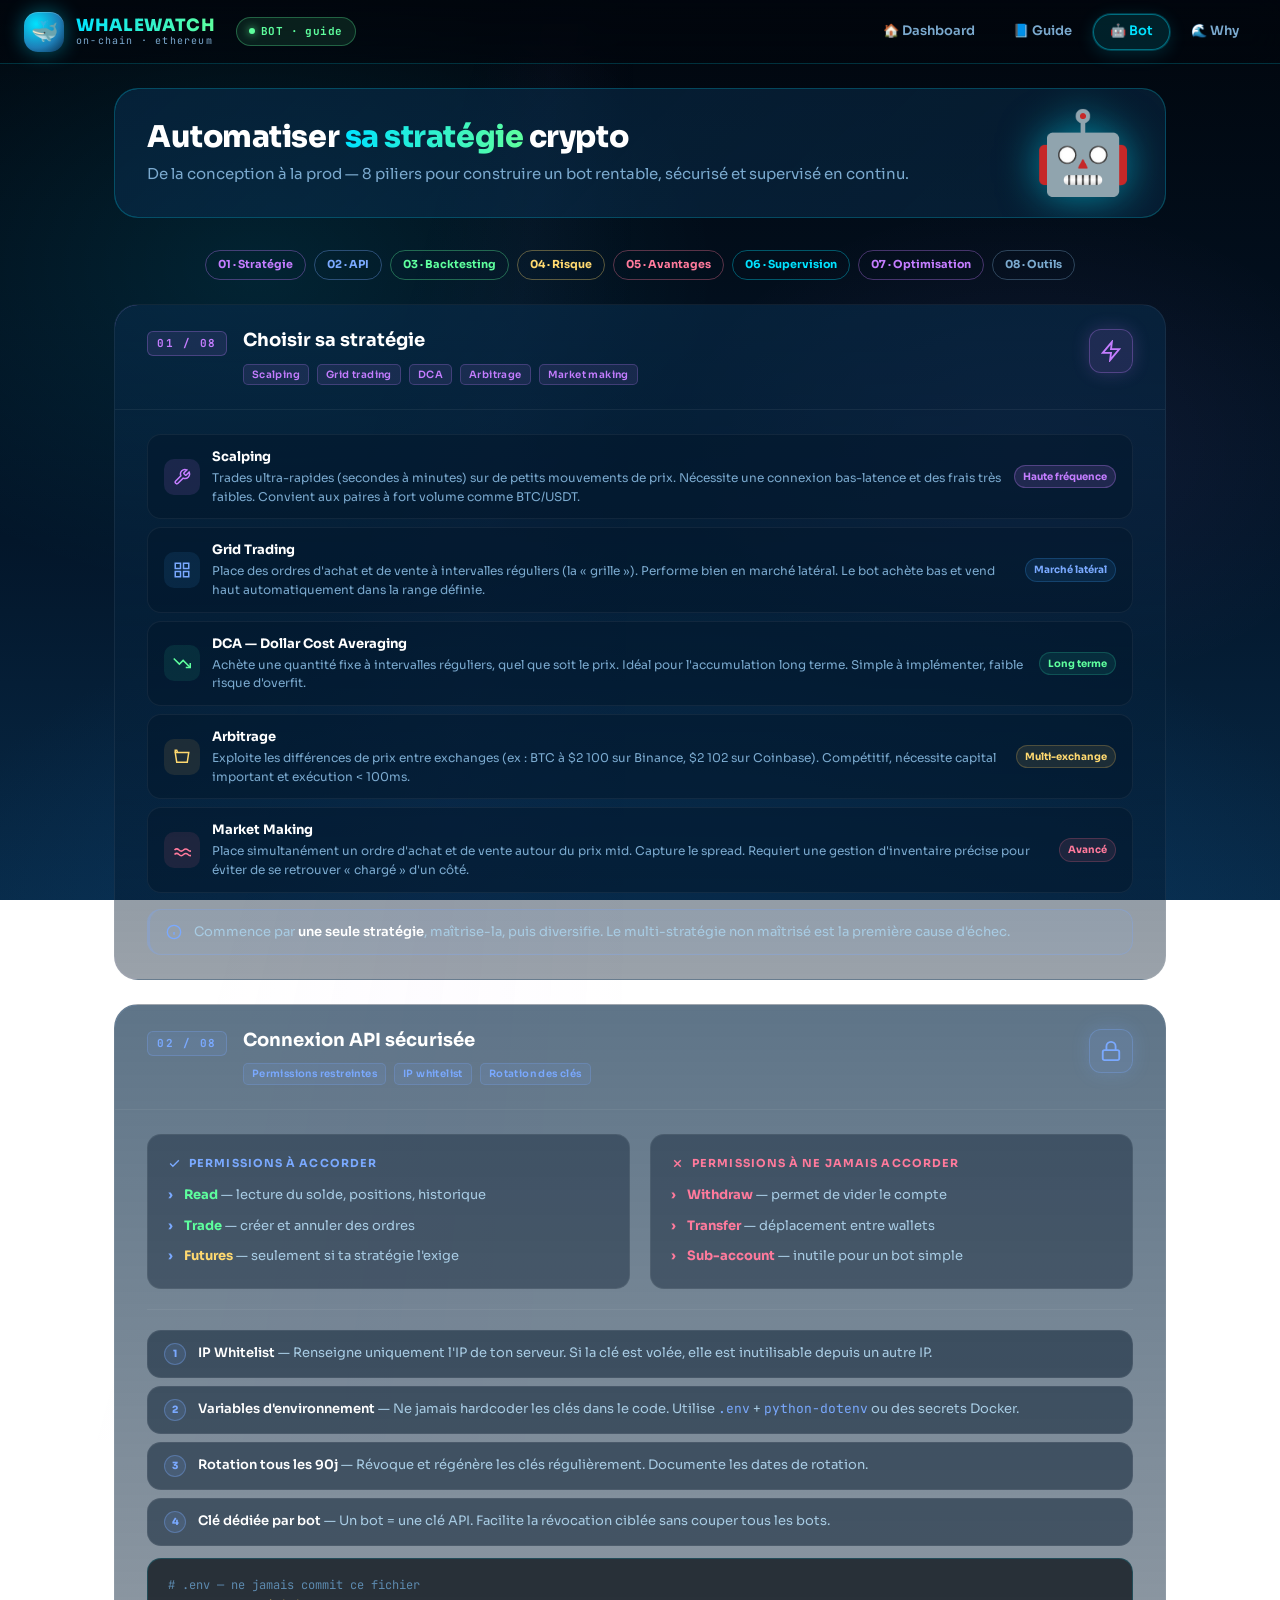
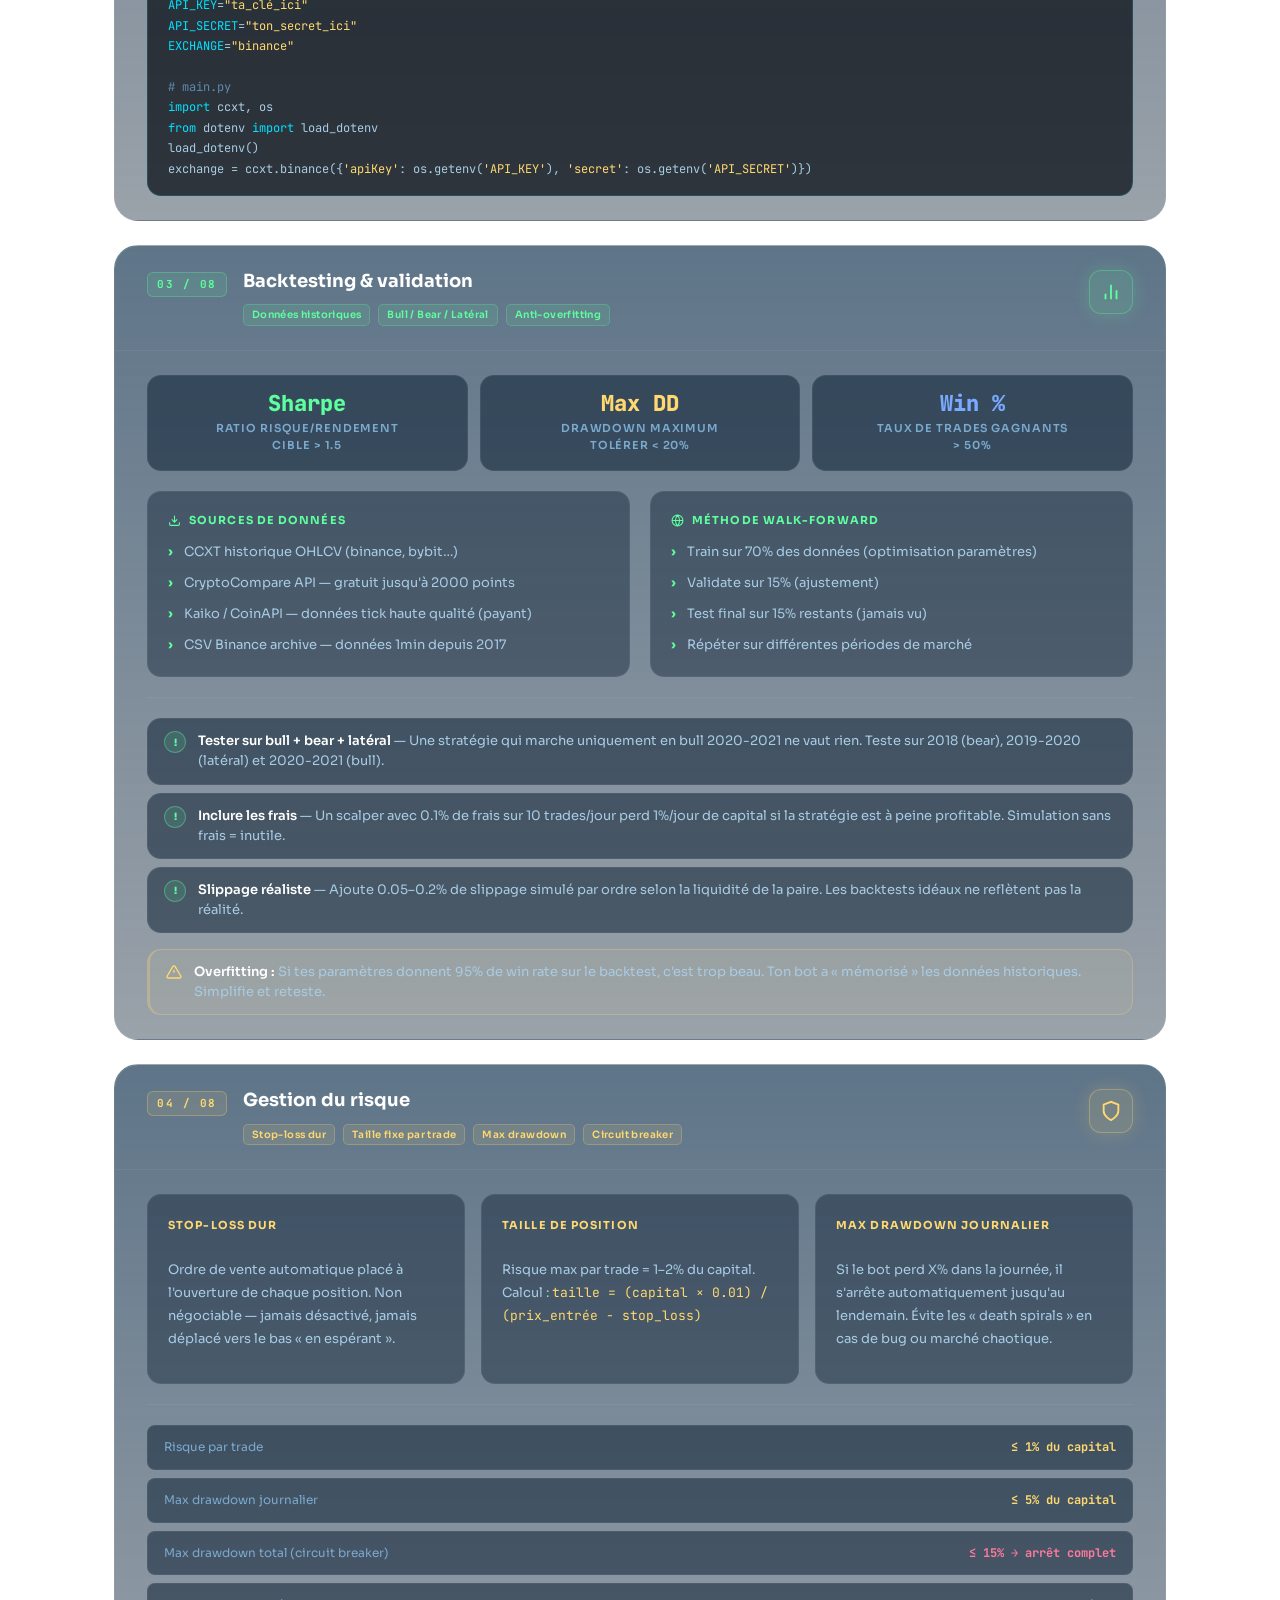
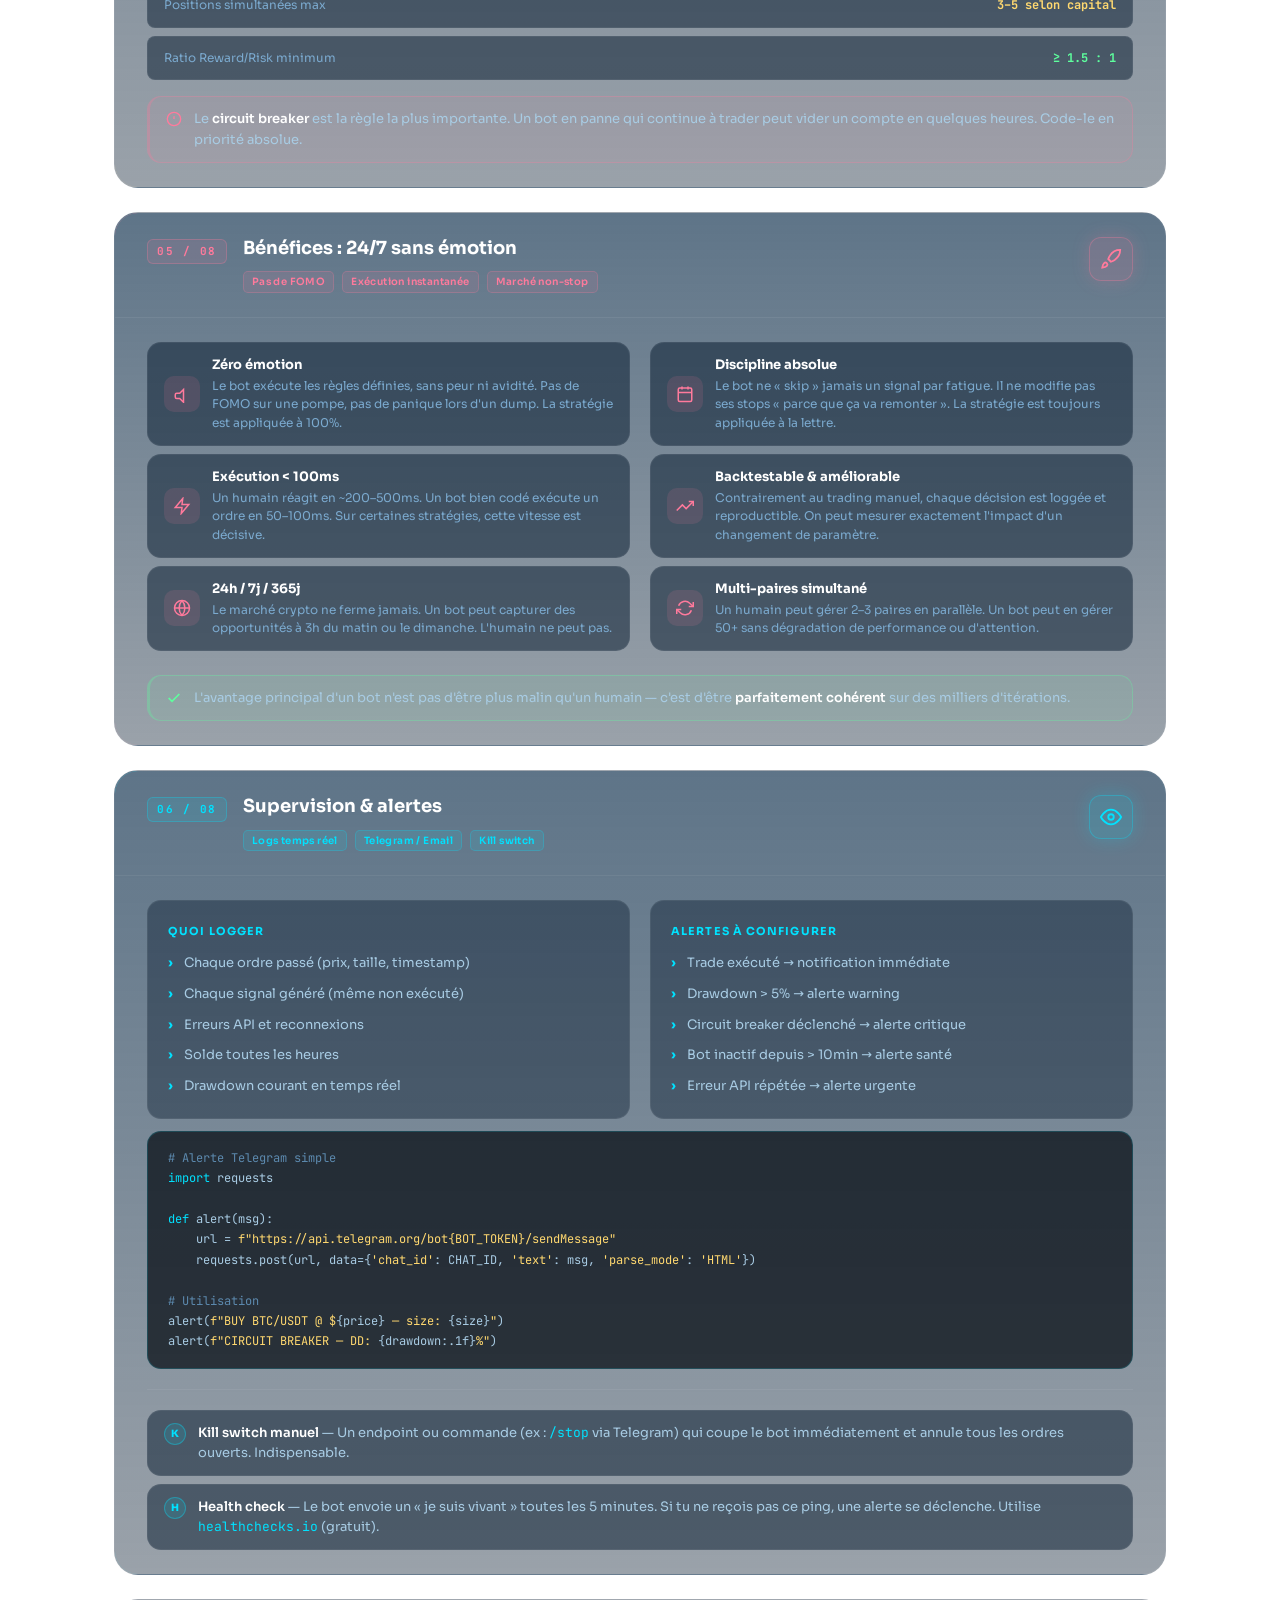
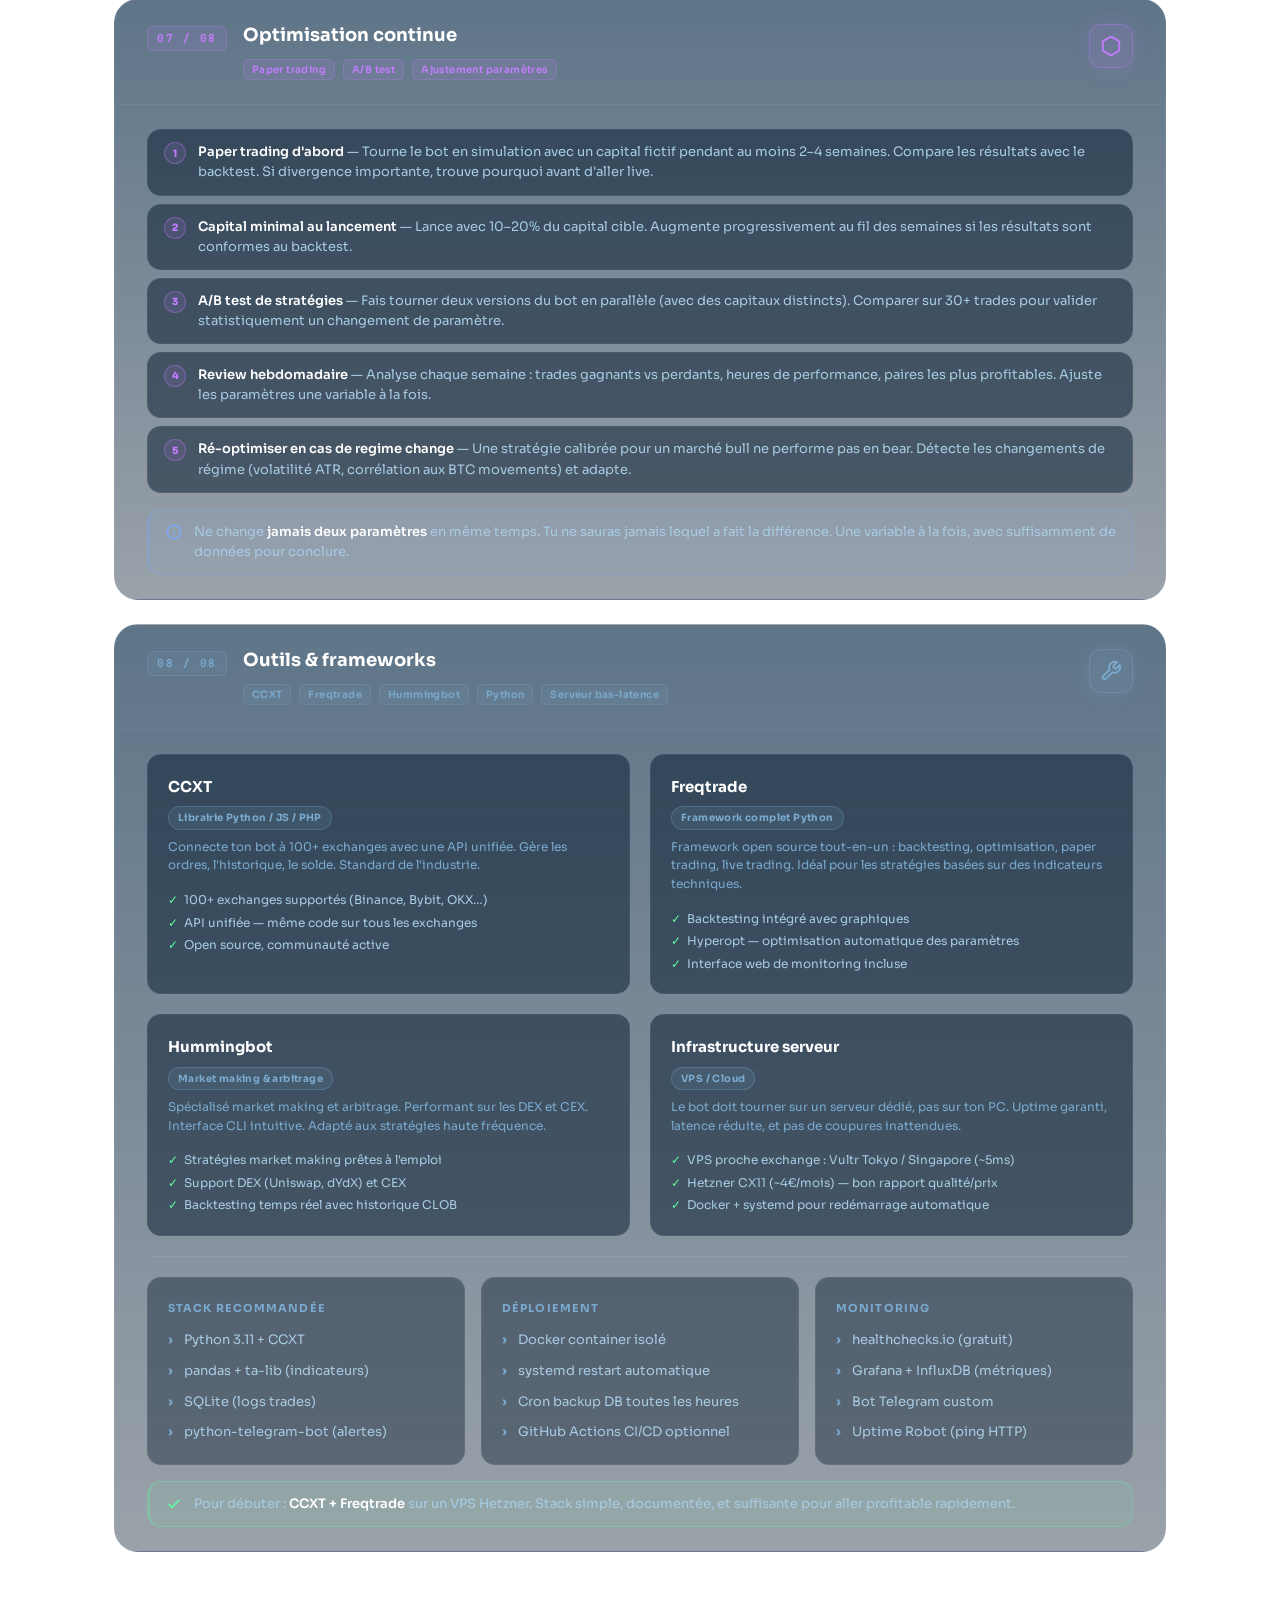
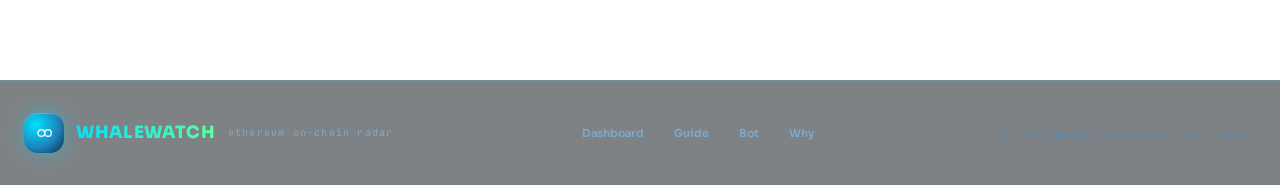
==== static/bot.html @ ac02cf72 "feat: persistent header (soft nav) + auto-refresh data 60s/5min" ====
<!DOCTYPE html>
<html lang="fr">
<head>
  <meta charset="UTF-8" />
  <meta name="viewport" content="width=device-width, initial-scale=1.0" />
  <title>Guide Trading Bot — WhaleWatch</title>
  <link rel="preconnect" href="https://fonts.googleapis.com">
  <link href="https://fonts.googleapis.com/css2?family=Sora:wght@400;500;600;700;800&family=JetBrains+Mono:wght@400;500&display=swap" rel="stylesheet">
  <link rel="stylesheet" href="/static/assets/whale.css">
  <style>
    .sections-stack { display: flex; flex-direction: column; gap: var(--s-6); padding-bottom: var(--s-9); }
    .read-bar {
      height: 2px; width: 0%;
      background: linear-gradient(90deg, var(--green), var(--cyan), var(--c-mm));
      position: absolute; bottom: -1px; left: 0;
    }
  </style>
</head>
<body>

<div class="ocean-rays" aria-hidden="true"></div>
<div class="bubbles" aria-hidden="true">
  <div class="bubble" style="left:8%;bottom:-5%;width:12px;height:12px;--d:9px;animation-duration:24s"></div>
  <div class="bubble" style="left:24%;bottom:-5%;width:7px;height:7px;--d:-6px;animation-duration:18s;animation-delay:3s"></div>
  <div class="bubble" style="left:48%;bottom:-5%;width:16px;height:16px;--d:12px;animation-duration:28s;animation-delay:1s"></div>
  <div class="bubble" style="left:72%;bottom:-5%;width:9px;height:9px;--d:-8px;animation-duration:22s;animation-delay:6s"></div>
  <div class="bubble" style="left:90%;bottom:-5%;width:11px;height:11px;--d:8px;animation-duration:20s;animation-delay:4s"></div>
</div>

<!-- ═══ HEADER ═══════════════════════════════════════════════════════════════ -->
<header class="site-header">
  <div class="site-header-inner">
    <a href="/" class="brand">
      <span class="brand-mark" aria-hidden="true">🐳</span>
      <span class="brand-text">
        <span class="brand-name">WHALEWATCH</span>
        <span class="brand-sub">on-chain · ethereum</span>
      </span>
    </a>
    <span class="live-chip">BOT · guide</span>
    <nav class="nav" style="margin-left:auto">
      <a href="/"      class="nav-link">🏠 Dashboard</a>
      <a href="/guide" class="nav-link">📘 Guide</a>
      <a href="/bot"   class="nav-link is-active">🤖 Bot</a>
      <a href="/why"   class="nav-link">🌊 Why</a>
    </nav>
  </div>
  <div id="read-progress" class="read-bar"></div>
</header>
<div class="site-header-spacer"></div>

<!-- ═══ STICKY SECTION NAV ═══ -->
<nav id="sticky-nav" class="sticky-nav" aria-label="Sections">
  <a href="#s01" class="sticky-nav-link section--purple" data-section="s01">01·Stratégie</a>
  <a href="#s02" class="sticky-nav-link section--blue"   data-section="s02">02·API</a>
  <a href="#s03" class="sticky-nav-link section--green"  data-section="s03">03·Backtesting</a>
  <a href="#s04" class="sticky-nav-link section--yellow" data-section="s04">04·Risque</a>
  <a href="#s05" class="sticky-nav-link section--red"    data-section="s05">05·Avantages</a>
  <a href="#s06" class="sticky-nav-link section--cyan"   data-section="s06">06·Supervision</a>
  <a href="#s07" class="sticky-nav-link section--purple" data-section="s07">07·Optimisation</a>
  <a href="#s08" class="sticky-nav-link section--neutral" data-section="s08">08·Outils</a>
</nav>

<main>
<div class="container-prose" style="padding-top:var(--s-6)">

  <!-- HERO STRIP -->
  <section class="hero-strip" id="hero">
    <div>
      <h1 class="hero-strip-title">Automatiser <span class="accent">sa stratégie</span> crypto</h1>
      <p class="hero-strip-sub">De la conception à la prod — 8 piliers pour construire un bot rentable, sécurisé et supervisé en continu.</p>
    </div>
    <div class="hero-strip-whale" aria-hidden="true">🤖</div>
  </section>

  <div class="toc-pills mb-6">
    <a href="#s01" class="toc-pill section--purple">01 · Stratégie</a>
    <a href="#s02" class="toc-pill section--blue">02 · API</a>
    <a href="#s03" class="toc-pill section--green">03 · Backtesting</a>
    <a href="#s04" class="toc-pill section--yellow">04 · Risque</a>
    <a href="#s05" class="toc-pill section--red">05 · Avantages</a>
    <a href="#s06" class="toc-pill section--cyan">06 · Supervision</a>
    <a href="#s07" class="toc-pill section--purple">07 · Optimisation</a>
    <a href="#s08" class="toc-pill section--neutral">08 · Outils</a>
  </div>

  <div class="sections-stack">

    <!-- ═══ 01 — STRATÉGIE ═══ -->
    <section id="s01" class="section-card section--purple fade-up">
      <div class="section-card-header">
        <span class="section-num">01 / 08</span>
        <div class="section-title-block">
          <h2 class="section-title">Choisir sa stratégie</h2>
          <div class="section-tags">
            <span class="section-tag">Scalping</span>
            <span class="section-tag">Grid trading</span>
            <span class="section-tag">DCA</span>
            <span class="section-tag">Arbitrage</span>
            <span class="section-tag">Market making</span>
          </div>
        </div>
        <span class="section-icon">
          <svg viewBox="0 0 24 24" fill="none" stroke="currentColor" stroke-width="2"><polygon points="13 2 3 14 12 14 11 22 21 10 12 10 13 2"/></svg>
        </span>
      </div>
      <div class="section-card-body">
        <div class="strat-row">
          <div class="strat-icon">
            <svg viewBox="0 0 24 24" fill="none" stroke="currentColor" stroke-width="2"><path d="M14.7 6.3a1 1 0 0 0 0 1.4l1.6 1.6a1 1 0 0 0 1.4 0l3.77-3.77a6 6 0 0 1-7.94 7.94l-6.91 6.91a2.12 2.12 0 0 1-3-3l6.91-6.91a6 6 0 0 1 7.94-7.94l-3.76 3.76z"/></svg>
          </div>
          <div class="strat-info">
            <div class="strat-name">Scalping</div>
            <div class="strat-desc">Trades ultra-rapides (secondes à minutes) sur de petits mouvements de prix. Nécessite une connexion bas-latence et des frais très faibles. Convient aux paires à fort volume comme BTC/USDT.</div>
          </div>
          <span class="strat-badge">Haute fréquence</span>
        </div>
        <div class="strat-row">
          <div class="strat-icon" style="background:rgba(59,166,255,.10);color:var(--blue)">
            <svg viewBox="0 0 24 24" fill="none" stroke="currentColor" stroke-width="2"><rect x="3" y="3" width="7" height="7"/><rect x="14" y="3" width="7" height="7"/><rect x="14" y="14" width="7" height="7"/><rect x="3" y="14" width="7" height="7"/></svg>
          </div>
          <div class="strat-info">
            <div class="strat-name">Grid Trading</div>
            <div class="strat-desc">Place des ordres d'achat et de vente à intervalles réguliers (la « grille »). Performe bien en marché latéral. Le bot achète bas et vend haut automatiquement dans la range définie.</div>
          </div>
          <span class="strat-badge" style="background:rgba(59,166,255,.10);color:var(--blue);border-color:rgba(59,166,255,.22)">Marché latéral</span>
        </div>
        <div class="strat-row">
          <div class="strat-icon" style="background:rgba(46,212,168,.10);color:var(--green)">
            <svg viewBox="0 0 24 24" fill="none" stroke="currentColor" stroke-width="2"><polyline points="23 18 13.5 8.5 8.5 13.5 1 6"/><polyline points="17 18 23 18 23 12"/></svg>
          </div>
          <div class="strat-info">
            <div class="strat-name">DCA — Dollar Cost Averaging</div>
            <div class="strat-desc">Achète une quantité fixe à intervalles réguliers, quel que soit le prix. Idéal pour l'accumulation long terme. Simple à implémenter, faible risque d'overfit.</div>
          </div>
          <span class="strat-badge" style="background:rgba(46,212,168,.10);color:var(--green);border-color:rgba(46,212,168,.22)">Long terme</span>
        </div>
        <div class="strat-row">
          <div class="strat-icon" style="background:rgba(255,198,87,.10);color:var(--c-sc)">
            <svg viewBox="0 0 24 24" fill="none" stroke="currentColor" stroke-width="2"><path d="M3 6h18l-2 13H5L3 6z"/><path d="M3 6V3h2l1 3"/></svg>
          </div>
          <div class="strat-info">
            <div class="strat-name">Arbitrage</div>
            <div class="strat-desc">Exploite les différences de prix entre exchanges (ex : BTC à $2 100 sur Binance, $2 102 sur Coinbase). Compétitif, nécessite capital important et exécution &lt; 100ms.</div>
          </div>
          <span class="strat-badge" style="background:rgba(255,198,87,.10);color:var(--c-sc);border-color:rgba(255,198,87,.22)">Multi-exchange</span>
        </div>
        <div class="strat-row">
          <div class="strat-icon" style="background:rgba(255,107,135,.10);color:var(--c-mev)">
            <svg viewBox="0 0 24 24" fill="none" stroke="currentColor" stroke-width="2"><path d="M2 12c2-2 4-2 6 0s4 2 6 0 4-2 6 0 4 2 6 0"/><path d="M2 18c2-2 4-2 6 0s4 2 6 0 4-2 6 0 4 2 6 0"/></svg>
          </div>
          <div class="strat-info">
            <div class="strat-name">Market Making</div>
            <div class="strat-desc">Place simultanément un ordre d'achat et de vente autour du prix mid. Capture le spread. Requiert une gestion d'inventaire précise pour éviter de se retrouver « chargé » d'un côté.</div>
          </div>
          <span class="strat-badge" style="background:rgba(255,107,135,.10);color:var(--c-mev);border-color:rgba(255,107,135,.22)">Avancé</span>
        </div>
        <div class="alert alert--info mt-4">
          <svg viewBox="0 0 24 24" fill="none" stroke="currentColor" stroke-width="2"><circle cx="12" cy="12" r="10"/><line x1="12" y1="16" x2="12" y2="12"/><line x1="12" y1="8" x2="12.01" y2="8"/></svg>
          <span>Commence par <strong>une seule stratégie</strong>, maîtrise-la, puis diversifie. Le multi-stratégie non maîtrisé est la première cause d'échec.</span>
        </div>
      </div>
    </section>

    <!-- ═══ 02 — API ═══ -->
    <section id="s02" class="section-card section--blue fade-up">
      <div class="section-card-header">
        <span class="section-num">02 / 08</span>
        <div class="section-title-block">
          <h2 class="section-title">Connexion API sécurisée</h2>
          <div class="section-tags">
            <span class="section-tag">Permissions restreintes</span>
            <span class="section-tag">IP whitelist</span>
            <span class="section-tag">Rotation des clés</span>
          </div>
        </div>
        <span class="section-icon">
          <svg viewBox="0 0 24 24" fill="none" stroke="currentColor" stroke-width="2"><rect x="3" y="11" width="18" height="11" rx="2"/><path d="M7 11V7a5 5 0 0 1 10 0v4"/></svg>
        </span>
      </div>
      <div class="section-card-body">
        <div class="grid-2">
          <div class="info-card">
            <h4>
              <svg viewBox="0 0 24 24" fill="none" stroke="currentColor" stroke-width="2.5"><polyline points="20 6 9 17 4 12"/></svg>
              Permissions à accorder
            </h4>
            <ul>
              <li><strong style="color:var(--green)">Read</strong> — lecture du solde, positions, historique</li>
              <li><strong style="color:var(--green)">Trade</strong> — créer et annuler des ordres</li>
              <li><strong style="color:var(--c-sc)">Futures</strong> — seulement si ta stratégie l'exige</li>
            </ul>
          </div>
          <div class="info-card" style="--c-accent: var(--c-mev); --c-accent-bg: rgba(255,107,135,.06); --c-accent-border: rgba(255,107,135,.22)">
            <h4>
              <svg viewBox="0 0 24 24" fill="none" stroke="currentColor" stroke-width="2.5"><line x1="18" y1="6" x2="6" y2="18"/><line x1="6" y1="6" x2="18" y2="18"/></svg>
              Permissions à ne JAMAIS accorder
            </h4>
            <ul>
              <li><strong style="color:var(--c-mev)">Withdraw</strong> — permet de vider le compte</li>
              <li><strong style="color:var(--c-mev)">Transfer</strong> — déplacement entre wallets</li>
              <li><strong style="color:var(--c-mev)">Sub-account</strong> — inutile pour un bot simple</li>
            </ul>
          </div>
        </div>
        <div class="section-divider"></div>
        <div class="check-list">
          <div class="check-item">
            <div class="check-dot">1</div>
            <div class="check-text"><strong>IP Whitelist</strong> — Renseigne uniquement l'IP de ton serveur. Si la clé est volée, elle est inutilisable depuis un autre IP.</div>
          </div>
          <div class="check-item">
            <div class="check-dot">2</div>
            <div class="check-text"><strong>Variables d'environnement</strong> — Ne jamais hardcoder les clés dans le code. Utilise <code class="mono" style="color:var(--blue)">.env</code> + <code class="mono" style="color:var(--blue)">python-dotenv</code> ou des secrets Docker.</div>
          </div>
          <div class="check-item">
            <div class="check-dot">3</div>
            <div class="check-text"><strong>Rotation tous les 90j</strong> — Révoque et régénère les clés régulièrement. Documente les dates de rotation.</div>
          </div>
          <div class="check-item">
            <div class="check-dot">4</div>
            <div class="check-text"><strong>Clé dédiée par bot</strong> — Un bot = une clé API. Facilite la révocation ciblée sans couper tous les bots.</div>
          </div>
        </div>
        <div class="code-block">
          <pre><span class="cm"># .env — ne jamais commit ce fichier</span>
<span class="kw">API_KEY</span>=<span class="st">"ta_clé_ici"</span>
<span class="kw">API_SECRET</span>=<span class="st">"ton_secret_ici"</span>
<span class="kw">EXCHANGE</span>=<span class="st">"binance"</span>

<span class="cm"># main.py</span>
<span class="kw">import</span> ccxt, os
<span class="kw">from</span> dotenv <span class="kw">import</span> load_dotenv
load_dotenv()
exchange = ccxt.binance({<span class="st">'apiKey'</span>: os.getenv(<span class="st">'API_KEY'</span>), <span class="st">'secret'</span>: os.getenv(<span class="st">'API_SECRET'</span>)})</pre>
        </div>
      </div>
    </section>

    <!-- ═══ 03 — BACKTESTING ═══ -->
    <section id="s03" class="section-card section--green fade-up">
      <div class="section-card-header">
        <span class="section-num">03 / 08</span>
        <div class="section-title-block">
          <h2 class="section-title">Backtesting &amp; validation</h2>
          <div class="section-tags">
            <span class="section-tag">Données historiques</span>
            <span class="section-tag">Bull / Bear / Latéral</span>
            <span class="section-tag">Anti-overfitting</span>
          </div>
        </div>
        <span class="section-icon">
          <svg viewBox="0 0 24 24" fill="none" stroke="currentColor" stroke-width="2"><line x1="18" y1="20" x2="18" y2="10"/><line x1="12" y1="20" x2="12" y2="4"/><line x1="6" y1="20" x2="6" y2="14"/></svg>
        </span>
      </div>
      <div class="section-card-body">
        <div class="metric-grid">
          <div class="metric-box">
            <div class="m-val" style="color:var(--green)">Sharpe</div>
            <div class="m-lbl">Ratio risque/rendement<br>cible &gt; 1.5</div>
          </div>
          <div class="metric-box">
            <div class="m-val" style="color:var(--c-sc)">Max DD</div>
            <div class="m-lbl">Drawdown maximum<br>tolérer &lt; 20%</div>
          </div>
          <div class="metric-box">
            <div class="m-val" style="color:var(--blue)">Win %</div>
            <div class="m-lbl">Taux de trades gagnants<br>&gt; 50%</div>
          </div>
        </div>
        <div class="grid-2 mt-5">
          <div class="info-card">
            <h4>
              <svg viewBox="0 0 24 24" fill="none" stroke="currentColor" stroke-width="2"><path d="M21 15v4a2 2 0 0 1-2 2H5a2 2 0 0 1-2-2v-4"/><polyline points="7 10 12 15 17 10"/><line x1="12" y1="15" x2="12" y2="3"/></svg>
              Sources de données
            </h4>
            <ul>
              <li>CCXT historique OHLCV (binance, bybit…)</li>
              <li>CryptoCompare API — gratuit jusqu'à 2000 points</li>
              <li>Kaiko / CoinAPI — données tick haute qualité (payant)</li>
              <li>CSV Binance archive — données 1min depuis 2017</li>
            </ul>
          </div>
          <div class="info-card">
            <h4>
              <svg viewBox="0 0 24 24" fill="none" stroke="currentColor" stroke-width="2"><circle cx="12" cy="12" r="10"/><path d="M2 12h20M12 2a15 15 0 0 1 0 20M12 2a15 15 0 0 0 0 20"/></svg>
              Méthode walk-forward
            </h4>
            <ul>
              <li>Train sur 70% des données (optimisation paramètres)</li>
              <li>Validate sur 15% (ajustement)</li>
              <li>Test final sur 15% restants (jamais vu)</li>
              <li>Répéter sur différentes périodes de marché</li>
            </ul>
          </div>
        </div>
        <div class="section-divider"></div>
        <div class="check-list">
          <div class="check-item">
            <div class="check-dot">!</div>
            <div class="check-text"><strong>Tester sur bull + bear + latéral</strong> — Une stratégie qui marche uniquement en bull 2020-2021 ne vaut rien. Teste sur 2018 (bear), 2019-2020 (latéral) et 2020-2021 (bull).</div>
          </div>
          <div class="check-item">
            <div class="check-dot">!</div>
            <div class="check-text"><strong>Inclure les frais</strong> — Un scalper avec 0.1% de frais sur 10 trades/jour perd 1%/jour de capital si la stratégie est à peine profitable. Simulation sans frais = inutile.</div>
          </div>
          <div class="check-item">
            <div class="check-dot">!</div>
            <div class="check-text"><strong>Slippage réaliste</strong> — Ajoute 0.05–0.2% de slippage simulé par ordre selon la liquidité de la paire. Les backtests idéaux ne reflètent pas la réalité.</div>
          </div>
        </div>
        <div class="alert alert--warn mt-4">
          <svg viewBox="0 0 24 24" fill="none" stroke="currentColor" stroke-width="2"><path d="M10.29 3.86L1.82 18a2 2 0 0 0 1.71 3h16.94a2 2 0 0 0 1.71-3L13.71 3.86a2 2 0 0 0-3.42 0z"/><line x1="12" y1="9" x2="12" y2="13"/><line x1="12" y1="17" x2="12.01" y2="17"/></svg>
          <span><strong>Overfitting :</strong> Si tes paramètres donnent 95% de win rate sur le backtest, c'est trop beau. Ton bot a « mémorisé » les données historiques. Simplifie et reteste.</span>
        </div>
      </div>
    </section>

    <!-- ═══ 04 — RISQUE ═══ -->
    <section id="s04" class="section-card section--yellow fade-up">
      <div class="section-card-header">
        <span class="section-num">04 / 08</span>
        <div class="section-title-block">
          <h2 class="section-title">Gestion du risque</h2>
          <div class="section-tags">
            <span class="section-tag">Stop-loss dur</span>
            <span class="section-tag">Taille fixe par trade</span>
            <span class="section-tag">Max drawdown</span>
            <span class="section-tag">Circuit breaker</span>
          </div>
        </div>
        <span class="section-icon">
          <svg viewBox="0 0 24 24" fill="none" stroke="currentColor" stroke-width="2"><path d="M12 22s8-4 8-10V5l-8-3-8 3v7c0 6 8 10 8 10z"/></svg>
        </span>
      </div>
      <div class="section-card-body">
        <div class="grid-3">
          <div class="info-card">
            <h4>Stop-loss dur</h4>
            <p>Ordre de vente automatique placé à l'ouverture de chaque position. Non négociable — jamais désactivé, jamais déplacé vers le bas « en espérant ».</p>
          </div>
          <div class="info-card">
            <h4>Taille de position</h4>
            <p>Risque max par trade = 1–2% du capital. Calcul : <code class="mono" style="color:var(--c-sc)">taille = (capital × 0.01) / (prix_entrée - stop_loss)</code></p>
          </div>
          <div class="info-card">
            <h4>Max drawdown journalier</h4>
            <p>Si le bot perd X% dans la journée, il s'arrête automatiquement jusqu'au lendemain. Évite les « death spirals » en cas de bug ou marché chaotique.</p>
          </div>
        </div>
        <div class="section-divider"></div>
        <div class="flex flex-col gap-1 mb-3">
          <div class="kv-row"><span class="k">Risque par trade</span><span class="v" style="color:var(--c-sc)">≤ 1% du capital</span></div>
          <div class="kv-row"><span class="k">Max drawdown journalier</span><span class="v" style="color:var(--c-sc)">≤ 5% du capital</span></div>
          <div class="kv-row"><span class="k">Max drawdown total (circuit breaker)</span><span class="v" style="color:var(--c-mev)">≤ 15% → arrêt complet</span></div>
          <div class="kv-row"><span class="k">Positions simultanées max</span><span class="v" style="color:var(--c-sc)">3–5 selon capital</span></div>
          <div class="kv-row"><span class="k">Ratio Reward/Risk minimum</span><span class="v" style="color:var(--green)">≥ 1.5 : 1</span></div>
        </div>
        <div class="alert alert--danger">
          <svg viewBox="0 0 24 24" fill="none" stroke="currentColor" stroke-width="2"><circle cx="12" cy="12" r="10"/><line x1="12" y1="8" x2="12" y2="12"/><line x1="12" y1="16" x2="12.01" y2="16"/></svg>
          <span>Le <strong>circuit breaker</strong> est la règle la plus importante. Un bot en panne qui continue à trader peut vider un compte en quelques heures. Code-le en priorité absolue.</span>
        </div>
      </div>
    </section>

    <!-- ═══ 05 — AVANTAGES ═══ -->
    <section id="s05" class="section-card section--red fade-up">
      <div class="section-card-header">
        <span class="section-num">05 / 08</span>
        <div class="section-title-block">
          <h2 class="section-title">Bénéfices : 24/7 sans émotion</h2>
          <div class="section-tags">
            <span class="section-tag">Pas de FOMO</span>
            <span class="section-tag">Exécution instantanée</span>
            <span class="section-tag">Marché non-stop</span>
          </div>
        </div>
        <span class="section-icon">
          <svg viewBox="0 0 24 24" fill="none" stroke="currentColor" stroke-width="2"><path d="M4.5 16.5c-1.5 1.26-2 5-2 5s3.74-.5 5-2c.71-.84.7-2.13-.09-2.91a2.18 2.18 0 0 0-2.91-.09zM12 15l-3-3a22 22 0 0 1 2-3.95A12.88 12.88 0 0 1 22 2c0 2.72-.78 7.5-6 11a22.35 22.35 0 0 1-4 2z"/></svg>
        </span>
      </div>
      <div class="section-card-body">
        <div class="grid-2">
          <div>
            <div class="strat-row">
              <div class="strat-icon"><svg viewBox="0 0 24 24" fill="none" stroke="currentColor" stroke-width="2"><path d="M9 11H5a2 2 0 0 0-2 2v3a2 2 0 0 0 2 2h4l5 5V6L9 11z"/></svg></div>
              <div class="strat-info">
                <div class="strat-name">Zéro émotion</div>
                <div class="strat-desc">Le bot exécute les règles définies, sans peur ni avidité. Pas de FOMO sur une pompe, pas de panique lors d'un dump. La stratégie est appliquée à 100%.</div>
              </div>
            </div>
            <div class="strat-row">
              <div class="strat-icon"><svg viewBox="0 0 24 24" fill="none" stroke="currentColor" stroke-width="2"><polygon points="13 2 3 14 12 14 11 22 21 10 12 10 13 2"/></svg></div>
              <div class="strat-info">
                <div class="strat-name">Exécution &lt; 100ms</div>
                <div class="strat-desc">Un humain réagit en ~200–500ms. Un bot bien codé exécute un ordre en 50–100ms. Sur certaines stratégies, cette vitesse est décisive.</div>
              </div>
            </div>
            <div class="strat-row">
              <div class="strat-icon"><svg viewBox="0 0 24 24" fill="none" stroke="currentColor" stroke-width="2"><circle cx="12" cy="12" r="10"/><line x1="2" y1="12" x2="22" y2="12"/><path d="M12 2a15 15 0 0 1 0 20M12 2a15 15 0 0 0 0 20"/></svg></div>
              <div class="strat-info">
                <div class="strat-name">24h / 7j / 365j</div>
                <div class="strat-desc">Le marché crypto ne ferme jamais. Un bot peut capturer des opportunités à 3h du matin ou le dimanche. L'humain ne peut pas.</div>
              </div>
            </div>
          </div>
          <div>
            <div class="strat-row">
              <div class="strat-icon"><svg viewBox="0 0 24 24" fill="none" stroke="currentColor" stroke-width="2"><rect x="3" y="4" width="18" height="18" rx="2"/><line x1="16" y1="2" x2="16" y2="6"/><line x1="8" y1="2" x2="8" y2="6"/><line x1="3" y1="10" x2="21" y2="10"/></svg></div>
              <div class="strat-info">
                <div class="strat-name">Discipline absolue</div>
                <div class="strat-desc">Le bot ne « skip » jamais un signal par fatigue. Il ne modifie pas ses stops « parce que ça va remonter ». La stratégie est toujours appliquée à la lettre.</div>
              </div>
            </div>
            <div class="strat-row">
              <div class="strat-icon"><svg viewBox="0 0 24 24" fill="none" stroke="currentColor" stroke-width="2"><polyline points="23 6 13.5 15.5 8.5 10.5 1 18"/><polyline points="17 6 23 6 23 12"/></svg></div>
              <div class="strat-info">
                <div class="strat-name">Backtestable &amp; améliorable</div>
                <div class="strat-desc">Contrairement au trading manuel, chaque décision est loggée et reproductible. On peut mesurer exactement l'impact d'un changement de paramètre.</div>
              </div>
            </div>
            <div class="strat-row">
              <div class="strat-icon"><svg viewBox="0 0 24 24" fill="none" stroke="currentColor" stroke-width="2"><polyline points="23 4 23 10 17 10"/><polyline points="1 20 1 14 7 14"/><path d="M3.51 9a9 9 0 0 1 14.85-3.36L23 10M1 14l4.64 4.36A9 9 0 0 0 20.49 15"/></svg></div>
              <div class="strat-info">
                <div class="strat-name">Multi-paires simultané</div>
                <div class="strat-desc">Un humain peut gérer 2–3 paires en parallèle. Un bot peut en gérer 50+ sans dégradation de performance ou d'attention.</div>
              </div>
            </div>
          </div>
        </div>
        <div class="alert alert--success mt-4">
          <svg viewBox="0 0 24 24" fill="none" stroke="currentColor" stroke-width="2.5"><polyline points="20 6 9 17 4 12"/></svg>
          <span>L'avantage principal d'un bot n'est pas d'être plus malin qu'un humain — c'est d'être <strong>parfaitement cohérent</strong> sur des milliers d'itérations.</span>
        </div>
      </div>
    </section>

    <!-- ═══ 06 — SUPERVISION ═══ -->
    <section id="s06" class="section-card section--cyan fade-up">
      <div class="section-card-header">
        <span class="section-num">06 / 08</span>
        <div class="section-title-block">
          <h2 class="section-title">Supervision &amp; alertes</h2>
          <div class="section-tags">
            <span class="section-tag">Logs temps réel</span>
            <span class="section-tag">Telegram / Email</span>
            <span class="section-tag">Kill switch</span>
          </div>
        </div>
        <span class="section-icon">
          <svg viewBox="0 0 24 24" fill="none" stroke="currentColor" stroke-width="2"><path d="M1 12s4-8 11-8 11 8 11 8-4 8-11 8-11-8-11-8z"/><circle cx="12" cy="12" r="3"/></svg>
        </span>
      </div>
      <div class="section-card-body">
        <div class="grid-2">
          <div class="info-card">
            <h4>Quoi logger</h4>
            <ul>
              <li>Chaque ordre passé (prix, taille, timestamp)</li>
              <li>Chaque signal généré (même non exécuté)</li>
              <li>Erreurs API et reconnexions</li>
              <li>Solde toutes les heures</li>
              <li>Drawdown courant en temps réel</li>
            </ul>
          </div>
          <div class="info-card">
            <h4>Alertes à configurer</h4>
            <ul>
              <li>Trade exécuté → notification immédiate</li>
              <li>Drawdown &gt; 5% → alerte warning</li>
              <li>Circuit breaker déclenché → alerte critique</li>
              <li>Bot inactif depuis &gt; 10min → alerte santé</li>
              <li>Erreur API répétée → alerte urgente</li>
            </ul>
          </div>
        </div>
        <div class="code-block">
          <pre><span class="cm"># Alerte Telegram simple</span>
<span class="kw">import</span> requests

<span class="kw">def</span> alert(msg):
    url = <span class="st">f"https://api.telegram.org/bot{BOT_TOKEN}/sendMessage"</span>
    requests.post(url, data={<span class="st">'chat_id'</span>: CHAT_ID, <span class="st">'text'</span>: msg, <span class="st">'parse_mode'</span>: <span class="st">'HTML'</span>})

<span class="cm"># Utilisation</span>
alert(<span class="st">f"BUY BTC/USDT @ $</span>{price}<span class="st"> — size: </span>{size}<span class="st">"</span>)
alert(<span class="st">f"CIRCUIT BREAKER — DD: </span>{drawdown:.1f}<span class="st">%"</span>)</pre>
        </div>
        <div class="section-divider"></div>
        <div class="check-list">
          <div class="check-item">
            <div class="check-dot">K</div>
            <div class="check-text"><strong>Kill switch manuel</strong> — Un endpoint ou commande (ex : <code class="mono" style="color:var(--cyan)">/stop</code> via Telegram) qui coupe le bot immédiatement et annule tous les ordres ouverts. Indispensable.</div>
          </div>
          <div class="check-item">
            <div class="check-dot">H</div>
            <div class="check-text"><strong>Health check</strong> — Le bot envoie un « je suis vivant » toutes les 5 minutes. Si tu ne reçois pas ce ping, une alerte se déclenche. Utilise <code class="mono" style="color:var(--cyan)">healthchecks.io</code> (gratuit).</div>
          </div>
        </div>
      </div>
    </section>

    <!-- ═══ 07 — OPTIMISATION ═══ -->
    <section id="s07" class="section-card section--purple fade-up">
      <div class="section-card-header">
        <span class="section-num">07 / 08</span>
        <div class="section-title-block">
          <h2 class="section-title">Optimisation continue</h2>
          <div class="section-tags">
            <span class="section-tag">Paper trading</span>
            <span class="section-tag">A/B test</span>
            <span class="section-tag">Ajustement paramètres</span>
          </div>
        </div>
        <span class="section-icon">
          <svg viewBox="0 0 24 24" fill="none" stroke="currentColor" stroke-width="2"><path d="M21 16V8a2 2 0 0 0-1-1.73l-7-4a2 2 0 0 0-2 0l-7 4A2 2 0 0 0 3 8v8a2 2 0 0 0 1 1.73l7 4a2 2 0 0 0 2 0l7-4A2 2 0 0 0 21 16z"/></svg>
        </span>
      </div>
      <div class="section-card-body">
        <div class="check-list">
          <div class="check-item"><div class="check-dot">1</div><div class="check-text"><strong>Paper trading d'abord</strong> — Tourne le bot en simulation avec un capital fictif pendant au moins 2–4 semaines. Compare les résultats avec le backtest. Si divergence importante, trouve pourquoi avant d'aller live.</div></div>
          <div class="check-item"><div class="check-dot">2</div><div class="check-text"><strong>Capital minimal au lancement</strong> — Lance avec 10–20% du capital cible. Augmente progressivement au fil des semaines si les résultats sont conformes au backtest.</div></div>
          <div class="check-item"><div class="check-dot">3</div><div class="check-text"><strong>A/B test de stratégies</strong> — Fais tourner deux versions du bot en parallèle (avec des capitaux distincts). Comparer sur 30+ trades pour valider statistiquement un changement de paramètre.</div></div>
          <div class="check-item"><div class="check-dot">4</div><div class="check-text"><strong>Review hebdomadaire</strong> — Analyse chaque semaine : trades gagnants vs perdants, heures de performance, paires les plus profitables. Ajuste les paramètres une variable à la fois.</div></div>
          <div class="check-item"><div class="check-dot">5</div><div class="check-text"><strong>Ré-optimiser en cas de regime change</strong> — Une stratégie calibrée pour un marché bull ne performe pas en bear. Détecte les changements de régime (volatilité ATR, corrélation aux BTC movements) et adapte.</div></div>
        </div>
        <div class="alert alert--info mt-4">
          <svg viewBox="0 0 24 24" fill="none" stroke="currentColor" stroke-width="2"><circle cx="12" cy="12" r="10"/><line x1="12" y1="16" x2="12" y2="12"/><line x1="12" y1="8" x2="12.01" y2="8"/></svg>
          <span>Ne change <strong>jamais deux paramètres</strong> en même temps. Tu ne sauras jamais lequel a fait la différence. Une variable à la fois, avec suffisamment de données pour conclure.</span>
        </div>
      </div>
    </section>

    <!-- ═══ 08 — OUTILS ═══ -->
    <section id="s08" class="section-card section--neutral fade-up">
      <div class="section-card-header">
        <span class="section-num">08 / 08</span>
        <div class="section-title-block">
          <h2 class="section-title">Outils &amp; frameworks</h2>
          <div class="section-tags">
            <span class="section-tag">CCXT</span>
            <span class="section-tag">Freqtrade</span>
            <span class="section-tag">Hummingbot</span>
            <span class="section-tag">Python</span>
            <span class="section-tag">Serveur bas-latence</span>
          </div>
        </div>
        <span class="section-icon">
          <svg viewBox="0 0 24 24" fill="none" stroke="currentColor" stroke-width="2"><path d="M14.7 6.3a1 1 0 0 0 0 1.4l1.6 1.6a1 1 0 0 0 1.4 0l3.77-3.77a6 6 0 0 1-7.94 7.94l-6.91 6.91a2.12 2.12 0 0 1-3-3l6.91-6.91a6 6 0 0 1 7.94-7.94l-3.76 3.76z"/></svg>
        </span>
      </div>
      <div class="section-card-body">
        <div class="grid-2">
          <div class="tool-card">
            <div class="tool-name">CCXT</div>
            <div class="tool-tag">Librairie Python / JS / PHP</div>
            <div class="tool-desc">Connecte ton bot à 100+ exchanges avec une API unifiée. Gère les ordres, l'historique, le solde. Standard de l'industrie.</div>
            <div class="tool-pros">
              <div class="tool-pro">100+ exchanges supportés (Binance, Bybit, OKX…)</div>
              <div class="tool-pro">API unifiée — même code sur tous les exchanges</div>
              <div class="tool-pro">Open source, communauté active</div>
            </div>
          </div>
          <div class="tool-card">
            <div class="tool-name">Freqtrade</div>
            <div class="tool-tag">Framework complet Python</div>
            <div class="tool-desc">Framework open source tout-en-un : backtesting, optimisation, paper trading, live trading. Idéal pour les stratégies basées sur des indicateurs techniques.</div>
            <div class="tool-pros">
              <div class="tool-pro">Backtesting intégré avec graphiques</div>
              <div class="tool-pro">Hyperopt — optimisation automatique des paramètres</div>
              <div class="tool-pro">Interface web de monitoring incluse</div>
            </div>
          </div>
          <div class="tool-card">
            <div class="tool-name">Hummingbot</div>
            <div class="tool-tag">Market making &amp; arbitrage</div>
            <div class="tool-desc">Spécialisé market making et arbitrage. Performant sur les DEX et CEX. Interface CLI intuitive. Adapté aux stratégies haute fréquence.</div>
            <div class="tool-pros">
              <div class="tool-pro">Stratégies market making prêtes à l'emploi</div>
              <div class="tool-pro">Support DEX (Uniswap, dYdX) et CEX</div>
              <div class="tool-pro">Backtesting temps réel avec historique CLOB</div>
            </div>
          </div>
          <div class="tool-card">
            <div class="tool-name">Infrastructure serveur</div>
            <div class="tool-tag">VPS / Cloud</div>
            <div class="tool-desc">Le bot doit tourner sur un serveur dédié, pas sur ton PC. Uptime garanti, latence réduite, et pas de coupures inattendues.</div>
            <div class="tool-pros">
              <div class="tool-pro">VPS proche exchange : Vultr Tokyo / Singapore (~5ms)</div>
              <div class="tool-pro">Hetzner CX11 (~4€/mois) — bon rapport qualité/prix</div>
              <div class="tool-pro">Docker + systemd pour redémarrage automatique</div>
            </div>
          </div>
        </div>
        <div class="section-divider"></div>
        <div class="grid-3">
          <div class="info-card">
            <h4>Stack recommandée</h4>
            <ul>
              <li>Python 3.11 + CCXT</li>
              <li>pandas + ta-lib (indicateurs)</li>
              <li>SQLite (logs trades)</li>
              <li>python-telegram-bot (alertes)</li>
            </ul>
          </div>
          <div class="info-card">
            <h4>Déploiement</h4>
            <ul>
              <li>Docker container isolé</li>
              <li>systemd restart automatique</li>
              <li>Cron backup DB toutes les heures</li>
              <li>GitHub Actions CI/CD optionnel</li>
            </ul>
          </div>
          <div class="info-card">
            <h4>Monitoring</h4>
            <ul>
              <li>healthchecks.io (gratuit)</li>
              <li>Grafana + InfluxDB (métriques)</li>
              <li>Bot Telegram custom</li>
              <li>Uptime Robot (ping HTTP)</li>
            </ul>
          </div>
        </div>
        <div class="alert alert--success mt-4">
          <svg viewBox="0 0 24 24" fill="none" stroke="currentColor" stroke-width="2.5"><polyline points="20 6 9 17 4 12"/></svg>
          <span>Pour débuter : <strong>CCXT + Freqtrade</strong> sur un VPS Hetzner. Stack simple, documentée, et suffisante pour aller profitable rapidement.</span>
        </div>
      </div>
    </section>

  </div>
</div>
</main>

<footer class="site-footer">
  <div class="site-footer-inner">
    <a href="/" class="brand">
      <span class="brand-mark" aria-hidden="true">
        <svg viewBox="0 0 24 24" width="16" height="16" fill="none" stroke="currentColor" stroke-width="2.2" stroke-linecap="round" stroke-linejoin="round">
          <path d="M3 12c0-3 2-5 5-5s5 2 5 5"/>
          <path d="M13 12c0-3 2-5 5-5s5 2 5 5-2 5-5 5-5-2-5-5"/>
          <path d="M3 12c0 3 2 5 5 5s5-2 5-5"/>
        </svg>
      </span>
      <span class="brand-name">WHALEWATCH</span>
      <span class="brand-sub">Ethereum On-Chain Radar</span>
    </a>
    <nav class="nav">
      <a href="/"      class="nav-link">Dashboard</a>
      <a href="/guide" class="nav-link">Guide</a>
      <a href="/bot"   class="nav-link">Bot</a>
      <a href="/why"   class="nav-link">Why</a>
    </nav>
    <p class="site-footer-tag">L'information on-chain, pour tous.</p>
  </div>
</footer>

<button id="back-top" class="back-top" onclick="window.scrollTo({top:0,behavior:'smooth'})" title="Retour en haut" aria-label="Retour en haut">
  <svg viewBox="0 0 24 24" fill="none" stroke="currentColor" stroke-width="2" stroke-linecap="round" stroke-linejoin="round"><line x1="12" y1="19" x2="12" y2="5"/><polyline points="5 12 12 5 19 12"/></svg>
</button>

<script>
  const prog = document.getElementById('read-progress');
  const stickyNav = document.getElementById('sticky-nav');
  const backTop = document.getElementById('back-top');

  window.addEventListener('scroll', () => {
    const h = document.documentElement;
    const pct = (h.scrollTop / (h.scrollHeight - h.clientHeight)) * 100;
    prog.style.width = pct + '%';
    backTop.classList.toggle('is-visible', window.scrollY > 400);
  }, { passive: true });

  // Sticky nav (after hero)
  const heroObs = new IntersectionObserver(([e]) => {
    stickyNav.classList.toggle('is-visible', !e.isIntersecting);
  }, { threshold: 0 });
  heroObs.observe(document.getElementById('hero'));

  // Section highlight
  const sectionObs = new IntersectionObserver(entries => {
    entries.forEach(e => {
      const pill = document.querySelector(`.sticky-nav-link[data-section="${e.target.id}"]`);
      if (pill) pill.classList.toggle('is-active', e.isIntersecting);
    });
  }, { rootMargin: '-30% 0px -60% 0px' });
  document.querySelectorAll('section[id^="s0"]').forEach(s => sectionObs.observe(s));

  // Fade in
  const fadeObs = new IntersectionObserver(entries => {
    entries.forEach(e => { if (e.isIntersecting) e.target.classList.add('is-visible'); });
  }, { threshold: 0.06 });
  document.querySelectorAll('.fade-up').forEach(el => fadeObs.observe(el));
</script>
<script src="/static/assets/app.js" defer></script>
</body>
</html>
---- static/assets/whale.css ----
/* ════════════════════════════════════════════════════════════════════════
   WhaleWatch — Aquarium Design System
   ──────────────────────────────────────────────────────────────────────
   Immersive ocean theme: deep gradients, animated rays, bubbles,
   gradient borders, KPI numbers with text-gradient, whale emojis as
   brand glyphs. Used across index / guide / bot / why pages.
═══════════════════════════════════════════════════════════════════════ */

:root{
  /* Surfaces — Aquarium deep */
  --deep:      #01060d;
  --mid:       #03162a;
  --surface:   #082a48;
  --surface-2: #0e3e64;
  --border:    #1a558a;
  --border-2:  #2674b5;

  /* Text */
  --text:      #dff1ff;
  --text-soft: #a8cce4;
  --muted:     #7baacf;
  --muted-2:   #5c8aaf;
  --dim:       #4e7a9e;

  /* Brand palette (luminous) */
  --aqua:      #00e2ff;
  --bio:       #5eff9e;
  --coral:     #ff7a9c;
  --orchid:    #c47dff;
  --gold:      #ffd970;
  --indigo:    #7aa9ff;

  /* Category aliases */
  --cyan: var(--aqua);
  --green: var(--bio);
  --blue: var(--indigo);
  --c-mev: var(--coral);
  --c-dex: var(--indigo);
  --c-mm:  var(--orchid);
  --c-sc:  var(--gold);
  --c-unk: var(--muted-2);

  /* Type */
  --fs-xs: 11px;
  --fs-sm: 12px;
  --fs-md: 13px;
  --fs-lg: 15px;
  --fs-xl: 20px;
  --fs-2xl: 28px;
  --fs-3xl: 40px;
  --lh-tight: 1.25;
  --lh-normal: 1.55;
  --lh-loose: 1.75;

  /* Spacing 4/8 scale */
  --s-1:4px; --s-2:8px; --s-3:12px; --s-4:16px; --s-5:20px;
  --s-6:24px; --s-7:32px; --s-8:48px; --s-9:64px; --s-10:96px;

  --radius-sm: 8px;
  --radius-md: 14px;
  --radius-lg: 18px;
  --radius-xl: 24px;

  --t-fast: 140ms;
  --t-med:  220ms;
  --t-slow: 320ms;
  --ease:   cubic-bezier(.22,.6,.36,1);

  --z-nav: 40; --z-header: 50; --z-toast: 90; --z-modal: 100;
  --header-h: 64px;
}

/* ── Reset ──────────────────────────────────────────────────────────── */
*,*::before,*::after{box-sizing:border-box}
html,body{margin:0;padding:0}

html {
  background:
    radial-gradient(ellipse 100% 80% at 50% 110%, #0a3a64 0%, transparent 60%),
    radial-gradient(ellipse 60% 60% at 20% 30%, rgba(0,226,255,.10) 0%, transparent 60%),
    radial-gradient(ellipse 50% 50% at 80% 50%, rgba(196,125,255,.07) 0%, transparent 55%),
    linear-gradient(180deg, #01060d 0%, #03162a 60%, #082a48 100%);
  background-attachment: fixed;
  min-height: 100vh;
}
body{
  background: transparent;
  color: var(--text);
  font-family: 'Sora', system-ui, -apple-system, 'Segoe UI', sans-serif;
  font-size: var(--fs-md);
  line-height: var(--lh-normal);
  min-height: 100vh;
  -webkit-font-smoothing: antialiased;
}
/* Clip overflow on a wrapper, not body, to avoid breaking fixed/screenshot */
.bubbles { overflow: hidden; }

/* Animated caustic rays — global ocean light */
.ocean-rays{
  position: fixed; top: -60%; left: -50%;
  width: 200%; height: 220%;
  background: conic-gradient(
    from 0deg at 50% 0%,
    transparent 0deg, rgba(0,226,255,.030) 8deg, transparent 16deg,
    transparent 90deg, rgba(94,255,158,.025) 98deg, transparent 106deg,
    transparent 180deg, rgba(196,125,255,.025) 188deg, transparent 196deg,
    transparent 270deg
  );
  animation: ocean-rays 90s linear infinite;
  pointer-events: none; z-index: 0; transform-origin: 50% 0%;
}
@keyframes ocean-rays { to { transform: rotate(360deg); } }

/* Bubbles layer */
.bubbles { position: fixed; inset: 0; pointer-events: none; z-index: 0; overflow: hidden; }
.bubble{
  position: absolute; border-radius: 50%;
  border: 1px solid rgba(0,226,255,.22);
  background: radial-gradient(circle at 35% 35%, rgba(0,226,255,.14), transparent 60%);
  animation: bubble-rise linear infinite;
}
@keyframes bubble-rise {
  0%   { transform: translateY(0) translateX(0); opacity: 0; }
  10%  { opacity: .75; }
  90%  { opacity: .2; }
  100% { transform: translateY(-110vh) translateX(var(--d, 12px)); opacity: 0; }
}

code, .mono, .tabular-nums {
  font-family: 'JetBrains Mono', 'Fira Code', ui-monospace, monospace;
}
.tabular-nums { font-variant-numeric: tabular-nums; }

a { color: inherit; text-decoration: none; }
button { font: inherit; cursor: pointer; background: none; border: none; color: inherit; }

*:focus-visible{
  outline: 2px solid var(--aqua);
  outline-offset: 2px; border-radius: 4px;
}

::-webkit-scrollbar { width: 8px; height: 8px; }
::-webkit-scrollbar-track { background: transparent; }
::-webkit-scrollbar-thumb { background: var(--border); border-radius: 4px; }
::-webkit-scrollbar-thumb:hover { background: var(--border-2); }

@media (prefers-reduced-motion: reduce) {
  *, *::before, *::after { animation-duration: .01ms !important; transition-duration: .01ms !important; }
  .ocean-rays { display: none; }
  .bubble { display: none; }
}

main { position: relative; z-index: 1; }

/* ── Layout primitives ──────────────────────────────────────────────── */
.container { max-width: 1400px; margin: 0 auto; padding: 0 var(--s-6); }
.container-prose { max-width: 1100px; margin: 0 auto; padding: 0 var(--s-6); }

/* ── Cross-document view transitions (header stays put on Chrome 126+) ─ */
@view-transition { navigation: auto; }

/* ── Header ─────────────────────────────────────────────────────────── */
.site-header{
  position: fixed; top: 0; left: 0; right: 0;
  height: var(--header-h);
  background: linear-gradient(180deg, rgba(1,6,13,.85), rgba(1,6,13,.60));
  backdrop-filter: blur(16px); -webkit-backdrop-filter: blur(16px);
  border-bottom: 1px solid rgba(0,226,255,.20);
  z-index: var(--z-header);
  /* Soft transition d'opacité du main pendant soft-nav */
  view-transition-name: site-header;
}
main { view-transition-name: page-main; transition: opacity .18s ease; }
.site-header-inner{
  height: 100%;
  max-width: 1400px; margin: 0 auto;
  padding: 0 var(--s-6);
  display: flex; align-items: center; gap: var(--s-5);
}
.site-header-spacer { height: var(--header-h); }

.brand{ display: inline-flex; align-items: center; gap: var(--s-3); }
.brand-mark{
  width: 40px; height: 40px;
  border-radius: var(--radius-md);
  display: grid; place-items: center;
  background: radial-gradient(circle at 30% 30%, #00e2ff 0%, #1e7fb8 60%, #082a48 100%);
  box-shadow: 0 0 20px rgba(0,226,255,.40), inset 0 1px 0 rgba(255,255,255,.18);
  font-size: 22px; line-height: 1;
  animation: whale-bob 4.5s ease-in-out infinite;
}
@keyframes whale-bob {
  0%,100% { transform: translateY(0) rotate(-2deg); }
  50%     { transform: translateY(-2px) rotate(2deg); }
}
.brand-text { display: flex; flex-direction: column; line-height: 1.1; }
.brand-name{
  font-size: 17px;
  font-weight: 800;
  color: #fff;
  letter-spacing: .04em;
  background: linear-gradient(90deg, var(--aqua), var(--bio));
  -webkit-background-clip: text; background-clip: text;
  -webkit-text-fill-color: transparent;
}
.brand-sub{
  font-family: 'JetBrains Mono', monospace;
  font-size: 10px;
  color: var(--muted);
  letter-spacing: .12em;
  text-transform: lowercase;
}

.live-chip{
  display: inline-flex; align-items: center; gap: 6px;
  padding: 5px 12px;
  border-radius: 999px;
  font-family: 'JetBrains Mono', monospace;
  font-size: 11px; font-weight: 700;
  background: rgba(94,255,158,.10);
  color: var(--bio);
  border: 1px solid rgba(94,255,158,.30);
  letter-spacing: .04em;
}
.live-chip::before{
  content: ''; width: 6px; height: 6px; border-radius: 50%;
  background: var(--bio);
  box-shadow: 0 0 8px var(--bio);
  animation: live-pulse 1.6s ease-in-out infinite;
}
.live-dot{
  display: inline-block; width: 7px; height: 7px;
  border-radius: 50%;
  background: var(--bio);
  box-shadow: 0 0 0 0 rgba(94,255,158,.65);
  animation: live-pulse 1.8s ease-in-out infinite;
  vertical-align: middle;
}
@keyframes live-pulse {
  0%,100% { box-shadow: 0 0 0 0 rgba(94,255,158,.6); }
  50%     { box-shadow: 0 0 0 8px rgba(94,255,158,0); }
}

.nav { display: flex; align-items: center; gap: var(--s-1); }
.nav-link{
  display: inline-flex; align-items: center; gap: var(--s-2);
  height: 36px; padding: 0 var(--s-4);
  border-radius: 999px;
  font-size: var(--fs-md);
  font-weight: 600;
  color: var(--muted);
  border: 1px solid transparent;
  transition: background var(--t-fast) var(--ease), color var(--t-fast) var(--ease), border-color var(--t-fast) var(--ease);
}
.nav-link:hover { color: var(--text); background: rgba(0,226,255,.07); }
.nav-link.is-active{
  color: var(--aqua);
  background: rgba(0,226,255,.12);
  border-color: rgba(0,226,255,.40);
  box-shadow: 0 0 0 1px rgba(0,226,255,.20), 0 4px 18px rgba(0,226,255,.16);
}
.nav-link svg { width: 14px; height: 14px; }

.header-prices{
  display: flex; align-items: center; gap: var(--s-3);
  font-family: 'JetBrains Mono', monospace;
  font-size: var(--fs-sm);
}
.header-prices .lbl { color: var(--muted); font-weight: 500; margin-right: 2px; }
.header-prices .val { color: var(--text); font-weight: 700; }
.header-prices .updated { color: var(--muted-2); font-size: var(--fs-xs); }

/* ── Buttons ────────────────────────────────────────────────────────── */
.btn{
  display: inline-flex; align-items: center; justify-content: center; gap: var(--s-2);
  height: 38px; padding: 0 var(--s-5);
  border-radius: 999px;
  font-size: var(--fs-md); font-weight: 700;
  white-space: nowrap;
  transition: filter var(--t-fast) var(--ease), box-shadow var(--t-fast) var(--ease), transform var(--t-fast) var(--ease);
}
.btn[disabled] { opacity: .5; cursor: not-allowed; }
.btn svg { width: 14px; height: 14px; }

.btn-primary{
  background: linear-gradient(135deg, var(--aqua), var(--bio));
  color: #01060d;
  box-shadow: 0 0 22px rgba(0,226,255,.32), inset 0 1px 0 rgba(255,255,255,.22);
  border: none;
}
.btn-primary:hover:not([disabled]) { filter: brightness(1.08) saturate(1.05); }
.btn-primary:active:not([disabled]) { transform: translateY(1px); }

.btn-ghost{
  background: rgba(0,226,255,.06);
  border: 1px solid rgba(0,226,255,.25);
  color: var(--text-soft);
}
.btn-ghost:hover:not([disabled]){
  background: rgba(0,226,255,.14);
  border-color: rgba(0,226,255,.50);
  color: var(--text);
}

.btn-sm { height: 30px; padding: 0 var(--s-3); font-size: var(--fs-xs); }
.btn-lg { height: 44px; padding: 0 var(--s-6); font-size: var(--fs-md); }

.icon-btn{
  display: inline-flex; align-items: center; justify-content: center;
  width: 30px; height: 30px;
  border-radius: 8px;
  color: var(--muted);
  background: transparent; border: 1px solid transparent;
  transition: background var(--t-fast) var(--ease), color var(--t-fast) var(--ease);
}
.icon-btn:hover { background: rgba(0,226,255,.10); color: var(--aqua); }
.icon-btn svg { width: 14px; height: 14px; }

/* ── Cards ──────────────────────────────────────────────────────────── */
.card{
  background: linear-gradient(180deg, rgba(8,42,72,.65), rgba(3,22,42,.40));
  border: 1px solid rgba(255,255,255,.06);
  border-radius: var(--radius-xl);
  backdrop-filter: blur(6px);
  position: relative;
}
.card::before{
  content: ''; position: absolute; inset: -1px;
  border-radius: var(--radius-xl);
  padding: 1px;
  background: linear-gradient(135deg, rgba(0,226,255,.30) 0%, transparent 50%, rgba(94,255,158,.15) 100%);
  -webkit-mask: linear-gradient(#fff 0 0) content-box, linear-gradient(#fff 0 0);
  -webkit-mask-composite: xor; mask-composite: exclude;
  pointer-events: none; opacity: .65;
}
.card-pad     { padding: var(--s-6); }
.card-pad-lg  { padding: var(--s-7); }

.card-header{
  display: flex; align-items: center; justify-content: space-between;
  gap: var(--s-3); padding: var(--s-4) var(--s-6);
  border-bottom: 1px solid rgba(255,255,255,.06);
}
.card-title{
  font-size: var(--fs-lg); font-weight: 700; color: #fff;
  display: inline-flex; align-items: center; gap: var(--s-2);
  margin: 0;
}
.card-title > svg { width: 18px; height: 18px; flex-shrink: 0; color: var(--aqua); }
.card-title .emoji { font-size: 20px; line-height: 1; flex-shrink: 0; }
.card-meta{
  font-family: 'JetBrains Mono', monospace;
  font-size: var(--fs-xs); color: var(--muted);
}

/* ── Hero strip (signature across pages) ────────────────────────────── */
.hero-strip{
  display: grid;
  grid-template-columns: 1fr auto;
  align-items: center; gap: var(--s-7);
  padding: var(--s-6) var(--s-7);
  margin-bottom: var(--s-7);
  background: linear-gradient(135deg, rgba(8,42,72,.65), rgba(14,62,100,.35));
  border: 1px solid rgba(0,226,255,.22);
  border-radius: var(--radius-xl);
  position: relative; overflow: hidden;
  backdrop-filter: blur(8px);
}
.hero-strip::before{
  content: ''; position: absolute; inset: -1px;
  border-radius: var(--radius-xl);
  padding: 1px;
  background: linear-gradient(135deg, rgba(0,226,255,.55), transparent 50%, rgba(94,255,158,.30));
  -webkit-mask: linear-gradient(#fff 0 0) content-box, linear-gradient(#fff 0 0);
  -webkit-mask-composite: xor; mask-composite: exclude;
  pointer-events: none;
}
.hero-strip-title{
  font-size: clamp(22px, 3.2vw, 30px);
  font-weight: 800; color: #fff;
  line-height: 1.1; letter-spacing: -.015em;
  margin: 0 0 var(--s-2);
}
.hero-strip-title .accent{
  background: linear-gradient(90deg, var(--aqua), var(--bio));
  -webkit-background-clip: text; background-clip: text;
  -webkit-text-fill-color: transparent;
}
.hero-strip-sub{
  font-size: var(--fs-lg);
  color: var(--muted);
  margin: 0;
}
.hero-strip-whale{
  font-size: 80px; line-height: 1;
  filter: drop-shadow(0 0 20px rgba(0,226,255,.55));
  animation: whale-float 5s ease-in-out infinite;
}
@keyframes whale-float {
  0%,100% { transform: translateY(0) rotate(-3deg); }
  50%     { transform: translateY(-5px) rotate(3deg); }
}
@media (max-width: 720px){
  .hero-strip{ grid-template-columns: 1fr; padding: var(--s-5); gap: var(--s-4); }
  .hero-strip-whale{ font-size: 56px; text-align: right; }
}

/* ── Stat (KPI) cards ───────────────────────────────────────────────── */
.stat{
  position: relative; padding: var(--s-6);
  border-radius: var(--radius-lg);
  background: linear-gradient(180deg, rgba(8,42,72,.60), rgba(3,22,42,.30));
  border: 1px solid rgba(255,255,255,.05);
  backdrop-filter: blur(6px);
  overflow: hidden;
  transition: transform var(--t-med) var(--ease), box-shadow var(--t-med) var(--ease);
}
.stat::before{
  content: ''; position: absolute; inset: -1px;
  border-radius: var(--radius-lg);
  padding: 1px;
  background: linear-gradient(135deg, var(--c-accent, var(--aqua)) 0%, transparent 70%);
  -webkit-mask: linear-gradient(#fff 0 0) content-box, linear-gradient(#fff 0 0);
  -webkit-mask-composite: xor; mask-composite: exclude;
  pointer-events: none; opacity: .55;
}
.stat::after{
  content: ''; position: absolute;
  top: -50%; right: -30%;
  width: 220px; height: 220px;
  border-radius: 50%;
  background: radial-gradient(circle, color-mix(in srgb, var(--c-accent, var(--aqua)) 18%, transparent) 0%, transparent 70%);
  pointer-events: none;
}
.stat:hover{
  transform: translateY(-2px);
  box-shadow: 0 12px 36px color-mix(in srgb, var(--c-accent, var(--aqua)) 22%, transparent);
}
.stat-head{
  display: flex; align-items: center; justify-content: space-between;
  margin-bottom: var(--s-3);
  position: relative;
}
.stat-label{
  font-size: 11px; font-weight: 700;
  letter-spacing: .14em; text-transform: uppercase;
  color: var(--muted);
  display: inline-flex; align-items: center; gap: var(--s-2);
}
.stat-emoji{
  font-size: 28px; line-height: 1;
  filter: drop-shadow(0 0 10px color-mix(in srgb, var(--c-accent, var(--aqua)) 50%, transparent));
}
.stat-value{
  font-size: var(--fs-3xl);
  font-weight: 800;
  letter-spacing: -.02em; line-height: 1;
  color: #fff;
  font-feature-settings: "tnum";
  background: linear-gradient(180deg, #fff 0%, var(--c-accent, var(--aqua)) 100%);
  -webkit-background-clip: text; background-clip: text;
  -webkit-text-fill-color: transparent;
  text-shadow: 0 0 28px color-mix(in srgb, var(--c-accent, var(--aqua)) 30%, transparent);
}
.stat-sub{
  font-size: var(--fs-sm); color: var(--muted);
  margin-top: var(--s-3);
  display: flex; align-items: center; gap: var(--s-2); flex-wrap: wrap;
}
.stat-pill{
  font-family: 'JetBrains Mono', monospace;
  font-size: 11px; font-weight: 700;
  padding: 2px 8px; border-radius: 5px;
  background: color-mix(in srgb, var(--c-accent, var(--aqua)) 14%, transparent);
  color: var(--c-accent, var(--aqua));
  border: 1px solid color-mix(in srgb, var(--c-accent, var(--aqua)) 30%, transparent);
}

.stat--green   { --c-accent: var(--bio); }
.stat--blue    { --c-accent: var(--indigo); }
.stat--red     { --c-accent: var(--coral); }
.stat--yellow  { --c-accent: var(--gold); }
.stat--purple  { --c-accent: var(--orchid); }
.stat--cyan    { --c-accent: var(--aqua); }

.spark-overlay{
  position: absolute; left: 0; right: 0; bottom: 0;
  width: 100%; height: 42px;
  opacity: .45;
  pointer-events: none;
}

/* ── Tags / badges / chips ──────────────────────────────────────────── */
.tag{
  display: inline-flex; align-items: center;
  padding: 2px 8px;
  border-radius: 5px;
  font-size: var(--fs-xs);
  font-weight: 600;
  white-space: nowrap;
  border: 1px solid;
}
.tag--mev   { background: rgba(255,122,156,.10); color: #ffadc1; border-color: rgba(255,122,156,.30); }
.tag--dex   { background: rgba(122,169,255,.10); color: #adc8ff; border-color: rgba(122,169,255,.30); }
.tag--mm    { background: rgba(196,125,255,.10); color: #dab5ff; border-color: rgba(196,125,255,.30); }
.tag--sc    { background: rgba(255,217,112,.10); color: #ffe39a; border-color: rgba(255,217,112,.30); }
.tag--other { background: rgba(123,170,207,.10); color: #b8d3e4; border-color: rgba(123,170,207,.25); }
.tag--unk   { background: rgba(78,122,158,.18); color: #98b6ce; border-color: rgba(78,122,158,.30); }

.badge{
  display: inline-block;
  padding: 1px 6px;
  border-radius: 4px;
  font-size: 10px;
  font-weight: 700;
  letter-spacing: .04em;
  font-family: 'JetBrains Mono', monospace;
  border: 1px solid;
}
.badge--sc  { background: rgba(0,226,255,.10); color: #80edff; border-color: rgba(0,226,255,.30); }
.badge--eoa { background: rgba(94,255,158,.10); color: #9affc1; border-color: rgba(94,255,158,.30); }

/* Tier badges — WHALE EMOJIS RESTORED */
.tier{
  display: inline-flex; align-items: center; gap: 4px;
  padding: 2px 8px;
  border-radius: 5px;
  font-size: 10px;
  font-weight: 700;
  letter-spacing: .03em;
  white-space: nowrap;
  border: 1px solid;
}
.tier .emoji{ font-size: 12px; line-height: 1; }
.tier--mega    { background: rgba(196,125,255,.14); color: #dab5ff; border-color: rgba(196,125,255,.35); box-shadow: 0 0 12px rgba(196,125,255,.15); }
.tier--whale   { background: rgba(0,226,255,.12);  color: #80edff; border-color: rgba(0,226,255,.30);  box-shadow: 0 0 12px rgba(0,226,255,.15); }
.tier--dolphin { background: rgba(94,255,158,.10); color: #9affc1; border-color: rgba(94,255,158,.28); }
.tier--fish    { background: rgba(255,217,112,.10); color: #ffe39a; border-color: rgba(255,217,112,.28); }
.tier--shrimp  { background: rgba(123,170,207,.10); color: #b8d3e4; border-color: rgba(123,170,207,.25); }

.chip{
  display: inline-flex; align-items: center; gap: var(--s-2);
  height: 30px; padding: 0 var(--s-3);
  border-radius: 999px;
  font-size: var(--fs-xs);
  font-weight: 600;
  color: var(--text-soft);
  background: rgba(0,226,255,.04);
  border: 1px solid rgba(0,226,255,.18);
  transition: background var(--t-fast) var(--ease), border-color var(--t-fast) var(--ease), color var(--t-fast) var(--ease);
}
.chip:hover {
  background: rgba(0,226,255,.10);
  border-color: rgba(0,226,255,.35);
  color: var(--text);
}
.chip.is-active{
  background: rgba(0,226,255,.16);
  border-color: rgba(0,226,255,.50);
  color: var(--aqua);
  box-shadow: 0 0 0 1px rgba(0,226,255,.20);
}

/* ── Table ──────────────────────────────────────────────────────────── */
.tbl{
  width: 100%;
  font-size: var(--fs-sm);
  border-collapse: collapse;
}
.tbl th{
  text-align: left;
  padding: var(--s-3) var(--s-4);
  font-size: 10px;
  font-weight: 700;
  letter-spacing: .12em;
  text-transform: uppercase;
  color: var(--muted);
  border-bottom: 1px solid rgba(255,255,255,.08);
  background: rgba(14,62,100,.30);
  position: sticky; top: 0;
}
.tbl th.sortable { cursor: pointer; user-select: none; }
.tbl th.sortable:hover { color: var(--aqua); }
.tbl td{
  padding: var(--s-3) var(--s-4);
  border-bottom: 1px solid rgba(255,255,255,.04);
  vertical-align: middle;
  color: var(--text-soft);
}
.tbl tr:last-child td { border-bottom: none; }
.tbl-row { transition: background var(--t-fast) var(--ease); cursor: pointer; }
.tbl-row:hover{
  background: rgba(0,226,255,.06);
  box-shadow: inset 3px 0 0 var(--aqua);
}

.volbar{
  display: inline-block;
  width: 64px; height: 4px;
  border-radius: 2px;
  background: rgba(255,255,255,.08);
  vertical-align: middle;
  overflow: hidden;
}
.volbar-fill{
  height: 100%; border-radius: 2px;
  background: linear-gradient(90deg, var(--bio), var(--aqua));
}

/* ── Inputs ─────────────────────────────────────────────────────────── */
.input{
  height: 34px;
  padding: 0 var(--s-3);
  font-family: 'JetBrains Mono', monospace;
  font-size: var(--fs-sm);
  color: var(--text);
  background: rgba(8,42,72,.40);
  border: 1px solid rgba(0,226,255,.18);
  border-radius: 8px;
  transition: border-color var(--t-fast) var(--ease), background var(--t-fast) var(--ease);
}
.input::placeholder { color: var(--muted-2); }
.input:focus{
  outline: none;
  border-color: var(--aqua);
  background: rgba(8,42,72,.65);
  box-shadow: 0 0 0 2px rgba(0,226,255,.18);
}

.select{
  height: 30px;
  padding: 0 var(--s-3);
  font-family: 'JetBrains Mono', monospace;
  font-size: var(--fs-xs);
  color: var(--text-soft);
  background: rgba(8,42,72,.40);
  border: 1px solid rgba(0,226,255,.18);
  border-radius: 6px;
}
.select:focus { outline: none; border-color: var(--aqua); }

/* ── Modal ──────────────────────────────────────────────────────────── */
.modal-overlay{
  position: fixed; inset: 0;
  background: rgba(1,6,13,.78);
  backdrop-filter: blur(6px);
  display: grid; place-items: center;
  padding: var(--s-5);
  z-index: var(--z-modal);
}
.modal-overlay.is-hidden { display: none; }
.modal-panel{
  width: 100%; max-width: 520px;
  max-height: 88vh; overflow-y: auto;
  background: linear-gradient(180deg, rgba(8,42,72,.95), rgba(3,22,42,.95));
  border: 1px solid rgba(0,226,255,.30);
  border-radius: var(--radius-xl);
  box-shadow: 0 24px 60px rgba(0,0,0,.65), 0 0 24px rgba(0,226,255,.20);
}

/* ── Toast ──────────────────────────────────────────────────────────── */
.toast-stack{
  position: fixed; bottom: var(--s-6); left: 50%;
  transform: translateX(-50%);
  display: flex; flex-direction: column; gap: var(--s-2);
  align-items: center;
  z-index: var(--z-toast); pointer-events: none;
}
.toast{
  display: inline-flex; align-items: center; gap: var(--s-2);
  padding: var(--s-2) var(--s-4);
  font-size: var(--fs-sm); font-weight: 500;
  background: linear-gradient(180deg, rgba(8,42,72,.96), rgba(3,22,42,.96));
  border: 1px solid rgba(0,226,255,.30);
  color: var(--text);
  border-radius: 999px;
  box-shadow: 0 8px 24px rgba(0,0,0,.50), 0 0 18px rgba(0,226,255,.12);
  backdrop-filter: blur(12px);
  animation: toast-in var(--t-slow) var(--ease), toast-out var(--t-slow) var(--ease) 2.4s forwards;
}
.toast--success { border-color: rgba(94,255,158,.40); color: var(--bio); box-shadow: 0 8px 24px rgba(0,0,0,.50), 0 0 18px rgba(94,255,158,.20); }
.toast--error   { border-color: rgba(255,122,156,.40); color: var(--coral); box-shadow: 0 8px 24px rgba(0,0,0,.50), 0 0 18px rgba(255,122,156,.20); }
.toast--whale   { border-color: rgba(0,226,255,.50); color: var(--aqua); box-shadow: 0 8px 24px rgba(0,0,0,.50), 0 0 24px rgba(0,226,255,.30); }
@keyframes toast-in  { from { opacity: 0; transform: translateY(8px); } to { opacity: 1; transform: none; } }
@keyframes toast-out { from { opacity: 1; transform: none; } to { opacity: 0; transform: translateY(-6px); } }

/* ── Back-to-top ────────────────────────────────────────────────────── */
.back-top{
  position: fixed; bottom: var(--s-6); right: var(--s-6);
  width: 42px; height: 42px;
  border-radius: 50%;
  background: linear-gradient(135deg, rgba(0,226,255,.20), rgba(94,255,158,.10));
  border: 1px solid rgba(0,226,255,.40);
  color: var(--aqua);
  display: grid; place-items: center;
  opacity: 0; transform: translateY(8px);
  transition: opacity var(--t-med) var(--ease), transform var(--t-med) var(--ease), background var(--t-fast) var(--ease);
  z-index: var(--z-nav);
  backdrop-filter: blur(8px);
  box-shadow: 0 8px 20px rgba(0,226,255,.25);
}
.back-top:hover { background: linear-gradient(135deg, rgba(0,226,255,.35), rgba(94,255,158,.20)); }
.back-top.is-visible { opacity: 1; transform: translateY(0); }
.back-top svg { width: 16px; height: 16px; }

/* ── Section card (guide/bot) ───────────────────────────────────────── */
.section-card{
  background: linear-gradient(180deg, rgba(8,42,72,.65), rgba(3,22,42,.40));
  border: 1px solid rgba(255,255,255,.06);
  border-radius: var(--radius-xl);
  overflow: hidden;
  backdrop-filter: blur(6px);
  position: relative;
}
.section-card::before{
  content: ''; position: absolute; inset: -1px;
  border-radius: var(--radius-xl);
  padding: 1px;
  background: linear-gradient(135deg, var(--c-accent, var(--aqua)) 0%, transparent 70%);
  -webkit-mask: linear-gradient(#fff 0 0) content-box, linear-gradient(#fff 0 0);
  -webkit-mask-composite: xor; mask-composite: exclude;
  pointer-events: none; opacity: .55;
}
.section-card-header{
  display: flex; align-items: flex-start; gap: var(--s-4);
  padding: var(--s-6) var(--s-7);
  border-bottom: 1px solid rgba(255,255,255,.06);
  position: relative;
}
.section-num{
  font-family: 'JetBrains Mono', monospace;
  font-size: var(--fs-xs); font-weight: 700;
  letter-spacing: .14em;
  color: var(--c-accent, var(--aqua));
  padding: 3px 9px;
  background: color-mix(in srgb, var(--c-accent, var(--aqua)) 10%, transparent);
  border: 1px solid color-mix(in srgb, var(--c-accent, var(--aqua)) 28%, transparent);
  border-radius: 6px;
  white-space: nowrap; margin-top: 2px;
}
.section-icon{
  display: grid; place-items: center;
  width: 44px; height: 44px;
  border-radius: 12px;
  background: color-mix(in srgb, var(--c-accent, var(--aqua)) 12%, transparent);
  border: 1px solid color-mix(in srgb, var(--c-accent, var(--aqua)) 30%, transparent);
  color: var(--c-accent, var(--aqua));
  flex-shrink: 0;
  font-size: 22px;
  line-height: 1;
  box-shadow: 0 0 18px color-mix(in srgb, var(--c-accent, var(--aqua)) 20%, transparent);
}
.section-icon svg { width: 22px; height: 22px; }
.section-title-block { flex: 1; min-width: 0; }
.section-title{
  font-size: 18px; font-weight: 700; color: #fff;
  line-height: 1.25;
  margin: 0 0 var(--s-2) 0;
}
.section-subtitle{
  font-size: var(--fs-sm); color: var(--muted);
  line-height: var(--lh-normal);
}
.section-tags{
  display: flex; flex-wrap: wrap; gap: var(--s-2);
  margin-top: var(--s-3);
}
.section-tag{
  font-size: 10px; font-weight: 600;
  letter-spacing: .04em;
  padding: 2px 8px;
  border-radius: 5px;
  background: color-mix(in srgb, var(--c-accent, var(--aqua)) 10%, transparent);
  color: var(--c-accent, var(--aqua));
  border: 1px solid color-mix(in srgb, var(--c-accent, var(--aqua)) 24%, transparent);
}
.section-card-body { padding: var(--s-6) var(--s-7); }

.section--blue    { --c-accent: var(--indigo); }
.section--green   { --c-accent: var(--bio); }
.section--red     { --c-accent: var(--coral); }
.section--purple  { --c-accent: var(--orchid); }
.section--yellow  { --c-accent: var(--gold); }
.section--cyan    { --c-accent: var(--aqua); }
.section--neutral { --c-accent: var(--muted); }

/* Info card */
.info-card{
  background: rgba(3,22,42,.40);
  border: 1px solid rgba(255,255,255,.06);
  border-radius: var(--radius-md);
  padding: var(--s-5);
}
.info-card h4{
  font-size: var(--fs-xs); font-weight: 700;
  letter-spacing: .10em; text-transform: uppercase;
  color: var(--c-accent, var(--aqua));
  margin: 0 0 var(--s-3);
  display: inline-flex; align-items: center; gap: var(--s-2);
}
.info-card h4 svg { width: 13px; height: 13px; }
.info-card p, .info-card li{
  font-size: var(--fs-md);
  color: var(--text-soft);
  line-height: var(--lh-loose);
}
.info-card ul{
  margin: 0; padding: 0;
  list-style: none;
  display: flex; flex-direction: column;
  gap: var(--s-2);
}
.info-card li{
  padding-left: var(--s-4);
  position: relative;
}
.info-card li::before{
  content: '›';
  position: absolute; left: 0; top: 0;
  color: var(--c-accent, var(--aqua));
  font-weight: 700;
}

/* Alert */
.alert{
  display: flex; align-items: flex-start; gap: var(--s-3);
  padding: var(--s-3) var(--s-4);
  border-radius: var(--radius-md);
  font-size: var(--fs-md);
  line-height: var(--lh-normal);
  background: color-mix(in srgb, var(--c-accent, var(--gold)) 6%, transparent);
  border: 1px solid color-mix(in srgb, var(--c-accent, var(--gold)) 28%, transparent);
  color: var(--text-soft);
  border-left-width: 3px;
}
.alert > svg{ width: 16px; height: 16px; color: var(--c-accent, var(--gold)); flex-shrink: 0; margin-top: 2px; }
.alert strong { color: #fff; font-weight: 600; }
.alert--info    { --c-accent: var(--indigo); }
.alert--success { --c-accent: var(--bio); }
.alert--danger  { --c-accent: var(--coral); }
.alert--warn    { --c-accent: var(--gold); }

/* Code block */
.code-block{
  background: rgba(1,6,13,.70);
  border: 1px solid rgba(0,226,255,.16);
  border-radius: var(--radius-md);
  padding: var(--s-4) var(--s-5);
  margin-top: var(--s-3);
  overflow-x: auto;
}
.code-block pre{
  margin: 0;
  font-family: 'JetBrains Mono', monospace;
  font-size: var(--fs-sm);
  line-height: 1.7;
  color: var(--text-soft);
}
.code-block .kw { color: var(--aqua); }
.code-block .st { color: var(--gold); }
.code-block .cm { color: var(--muted-2); }

/* Checklist item */
.check-list { display: flex; flex-direction: column; gap: var(--s-2); }
.check-item{
  display: flex; align-items: flex-start; gap: var(--s-3);
  padding: var(--s-3) var(--s-4);
  background: rgba(3,22,42,.50);
  border: 1px solid rgba(255,255,255,.06);
  border-radius: var(--radius-md);
}
.check-dot{
  width: 22px; height: 22px;
  border-radius: 50%;
  display: grid; place-items: center;
  flex-shrink: 0;
  font-size: 10px; font-weight: 800;
  background: color-mix(in srgb, var(--c-accent, var(--aqua)) 12%, transparent);
  color: var(--c-accent, var(--aqua));
  border: 1px solid color-mix(in srgb, var(--c-accent, var(--aqua)) 35%, transparent);
}
.check-text{
  font-size: var(--fs-md);
  color: var(--text-soft);
  line-height: var(--lh-normal);
  flex: 1;
}
.check-text strong { color: #fff; font-weight: 600; }

/* Metric grid */
.metric-grid { display: grid; grid-template-columns: repeat(3, 1fr); gap: var(--s-3); }
@media (max-width: 600px) { .metric-grid { grid-template-columns: 1fr 1fr; } }
.metric-box{
  background: rgba(3,22,42,.50);
  border: 1px solid rgba(255,255,255,.06);
  border-radius: var(--radius-md);
  padding: var(--s-4);
  text-align: center;
}
.metric-box .m-val{
  font-family: 'JetBrains Mono', monospace;
  font-size: 22px; font-weight: 800;
  color: var(--c-accent, var(--aqua));
  line-height: 1.1;
  margin-bottom: var(--s-1);
}
.metric-box .m-lbl{
  font-size: 11px;
  color: var(--muted);
  text-transform: uppercase;
  letter-spacing: .08em;
  font-weight: 600;
}

/* Strat row */
.strat-row{
  display: flex; align-items: center; gap: var(--s-3);
  padding: var(--s-3) var(--s-4);
  background: rgba(3,22,42,.50);
  border: 1px solid rgba(255,255,255,.06);
  border-radius: var(--radius-md);
  margin-bottom: var(--s-2);
}
.strat-icon{
  display: grid; place-items: center;
  width: 36px; height: 36px;
  border-radius: 10px;
  background: color-mix(in srgb, var(--c-accent, var(--aqua)) 12%, transparent);
  color: var(--c-accent, var(--aqua));
  flex-shrink: 0;
  font-size: 18px;
}
.strat-icon svg { width: 18px; height: 18px; }
.strat-info { flex: 1; min-width: 0; }
.strat-name { font-size: var(--fs-md); font-weight: 700; color: #fff; margin-bottom: 2px; }
.strat-desc { font-size: var(--fs-sm); color: var(--muted); line-height: var(--lh-normal); }
.strat-badge{
  font-size: 10px; font-weight: 700;
  padding: 3px 8px;
  border-radius: 999px;
  flex-shrink: 0;
  background: color-mix(in srgb, var(--c-accent, var(--aqua)) 14%, transparent);
  color: var(--c-accent, var(--aqua));
  border: 1px solid color-mix(in srgb, var(--c-accent, var(--aqua)) 30%, transparent);
}

/* Tool card */
.tool-card{
  background: rgba(3,22,42,.50);
  border: 1px solid rgba(255,255,255,.06);
  border-radius: var(--radius-md);
  padding: var(--s-5);
  display: flex; flex-direction: column; gap: var(--s-2);
  transition: border-color var(--t-fast) var(--ease), background var(--t-fast) var(--ease);
}
.tool-card:hover{ border-color: var(--c-accent, var(--aqua)); background: rgba(8,42,72,.55); }
.tool-name { font-size: var(--fs-lg); font-weight: 700; color: #fff; }
.tool-tag{
  font-size: 10px; font-weight: 700;
  padding: 3px 9px;
  border-radius: 999px;
  background: color-mix(in srgb, var(--c-accent, var(--aqua)) 12%, transparent);
  color: var(--c-accent, var(--aqua));
  border: 1px solid color-mix(in srgb, var(--c-accent, var(--aqua)) 28%, transparent);
  align-self: flex-start;
  letter-spacing: .04em;
}
.tool-desc { font-size: var(--fs-sm); color: var(--muted); line-height: var(--lh-normal); }
.tool-pros { display: flex; flex-direction: column; gap: var(--s-1); margin-top: var(--s-2); }
.tool-pro{
  font-size: var(--fs-sm);
  color: var(--text-soft);
  padding-left: var(--s-4);
  position: relative;
}
.tool-pro::before{
  content: '✓';
  position: absolute; left: 0; top: 0;
  color: var(--bio); font-weight: 800;
}

/* Key-value row */
.kv-row{
  display: flex; align-items: center; justify-content: space-between;
  padding: var(--s-3) var(--s-4);
  border-radius: 8px;
  margin-bottom: var(--s-1);
  background: rgba(3,22,42,.50);
  border: 1px solid rgba(255,255,255,.06);
}
.kv-row .k { font-size: var(--fs-sm); color: var(--muted); }
.kv-row .v{
  font-size: var(--fs-sm); font-weight: 700;
  color: var(--text);
  font-family: 'JetBrains Mono', monospace;
}

.section-divider { height: 1px; background: rgba(255,255,255,.06); margin: var(--s-5) 0; }

/* ── Sticky page nav (guide/bot) ────────────────────────────────────── */
.sticky-nav{
  position: fixed; top: var(--header-h); left: 0; right: 0;
  background: rgba(1,6,13,.90);
  backdrop-filter: blur(14px);
  border-bottom: 1px solid rgba(0,226,255,.15);
  padding: var(--s-2) var(--s-6);
  display: flex; flex-wrap: wrap; gap: var(--s-1);
  z-index: var(--z-nav);
  transform: translateY(-100%); opacity: 0;
  transition: transform var(--t-med) var(--ease), opacity var(--t-med) var(--ease);
}
.sticky-nav.is-visible { transform: translateY(0); opacity: 1; }
.sticky-nav-link{
  font-size: var(--fs-xs); font-weight: 600;
  padding: 5px var(--s-3);
  border-radius: 999px;
  color: var(--muted);
  border: 1px solid transparent;
  transition: color var(--t-fast) var(--ease), background var(--t-fast) var(--ease), border-color var(--t-fast) var(--ease);
}
.sticky-nav-link:hover { color: var(--text); background: rgba(0,226,255,.06); }
.sticky-nav-link.is-active{
  color: var(--c-accent, var(--aqua));
  background: color-mix(in srgb, var(--c-accent, var(--aqua)) 12%, transparent);
  border-color: color-mix(in srgb, var(--c-accent, var(--aqua)) 35%, transparent);
}

/* ── TOC pills under hero ───────────────────────────────────────────── */
.toc-pills { display: flex; flex-wrap: wrap; gap: var(--s-2); justify-content: center; }
.toc-pill{
  display: inline-flex; align-items: center; gap: var(--s-2);
  height: 30px; padding: 0 var(--s-3);
  border-radius: 999px;
  font-size: var(--fs-xs); font-weight: 700;
  color: var(--c-accent, var(--muted));
  border: 1px solid color-mix(in srgb, var(--c-accent, var(--border)) 35%, transparent);
  background: transparent;
  transition: background var(--t-fast) var(--ease);
}
.toc-pill:hover { background: color-mix(in srgb, var(--c-accent, var(--aqua)) 10%, transparent); }

/* ── Utilities ──────────────────────────────────────────────────────── */
.grid-2 { display: grid; grid-template-columns: 1fr 1fr; gap: var(--s-5); }
.grid-3 { display: grid; grid-template-columns: repeat(3, 1fr); gap: var(--s-4); }
.grid-4 { display: grid; grid-template-columns: repeat(4, 1fr); gap: var(--s-4); }
@media (max-width: 900px)  { .grid-3, .grid-4 { grid-template-columns: 1fr 1fr; } }
@media (max-width: 600px)  { .grid-2, .grid-3, .grid-4 { grid-template-columns: 1fr; } }

.flex { display: flex; }
.flex-col { display: flex; flex-direction: column; }
.items-center { align-items: center; }
.items-start  { align-items: flex-start; }
.justify-between { justify-content: space-between; }
.gap-1 { gap: var(--s-1); } .gap-2 { gap: var(--s-2); } .gap-3 { gap: var(--s-3); }
.gap-4 { gap: var(--s-4); } .gap-5 { gap: var(--s-5); }
.flex-wrap { flex-wrap: wrap; }
.text-right { text-align: right; }
.text-center { text-align: center; }
.hidden { display: none !important; }
.relative { position: relative; }
.mt-3 { margin-top: var(--s-3); } .mt-4 { margin-top: var(--s-4); } .mt-5 { margin-top: var(--s-5); } .mt-6 { margin-top: var(--s-6); }
.mb-3 { margin-bottom: var(--s-3); } .mb-4 { margin-bottom: var(--s-4); } .mb-5 { margin-bottom: var(--s-5); } .mb-6 { margin-bottom: var(--s-6); }
.text-muted { color: var(--muted); }
.text-soft  { color: var(--text-soft); }
.text-cyan  { color: var(--aqua); }
.text-green { color: var(--bio); }
.text-red   { color: var(--coral); }
.text-yellow{ color: var(--gold); }
.text-purple{ color: var(--orchid); }
.text-blue  { color: var(--indigo); }
.fs-xs { font-size: var(--fs-xs); } .fs-sm { font-size: var(--fs-sm); }
.font-mono { font-family: 'JetBrains Mono', monospace; }
.font-bold { font-weight: 700; } .font-semibold { font-weight: 600; }
.uppercase { text-transform: uppercase; }
.tracking-wide { letter-spacing: .08em; }

/* Fade-up (page transitions) */
.fade-up { opacity: 0; transform: translateY(14px); transition: opacity .45s var(--ease), transform .45s var(--ease); }
.fade-up.is-visible { opacity: 1; transform: translateY(0); }

.spin { animation: spin .9s linear infinite; transform-origin: center; }
@keyframes spin { to { transform: rotate(360deg); } }

/* ── Footer ─────────────────────────────────────────────────────────── */
.site-footer{
  border-top: 1px solid rgba(0,226,255,.15);
  padding: var(--s-7) var(--s-6);
  background: rgba(1,6,13,.50);
  margin-top: var(--s-9);
}
.site-footer-inner{
  max-width: 1400px; margin: 0 auto;
  display: flex; align-items: center; justify-content: space-between;
  gap: var(--s-5); flex-wrap: wrap;
}
.site-footer .nav-link { font-size: var(--fs-xs); height: 30px; padding: 0 var(--s-3); }
.site-footer-tag{
  font-family: 'JetBrains Mono', monospace;
  font-size: var(--fs-xs);
  color: var(--muted-2);
  letter-spacing: .04em;
}
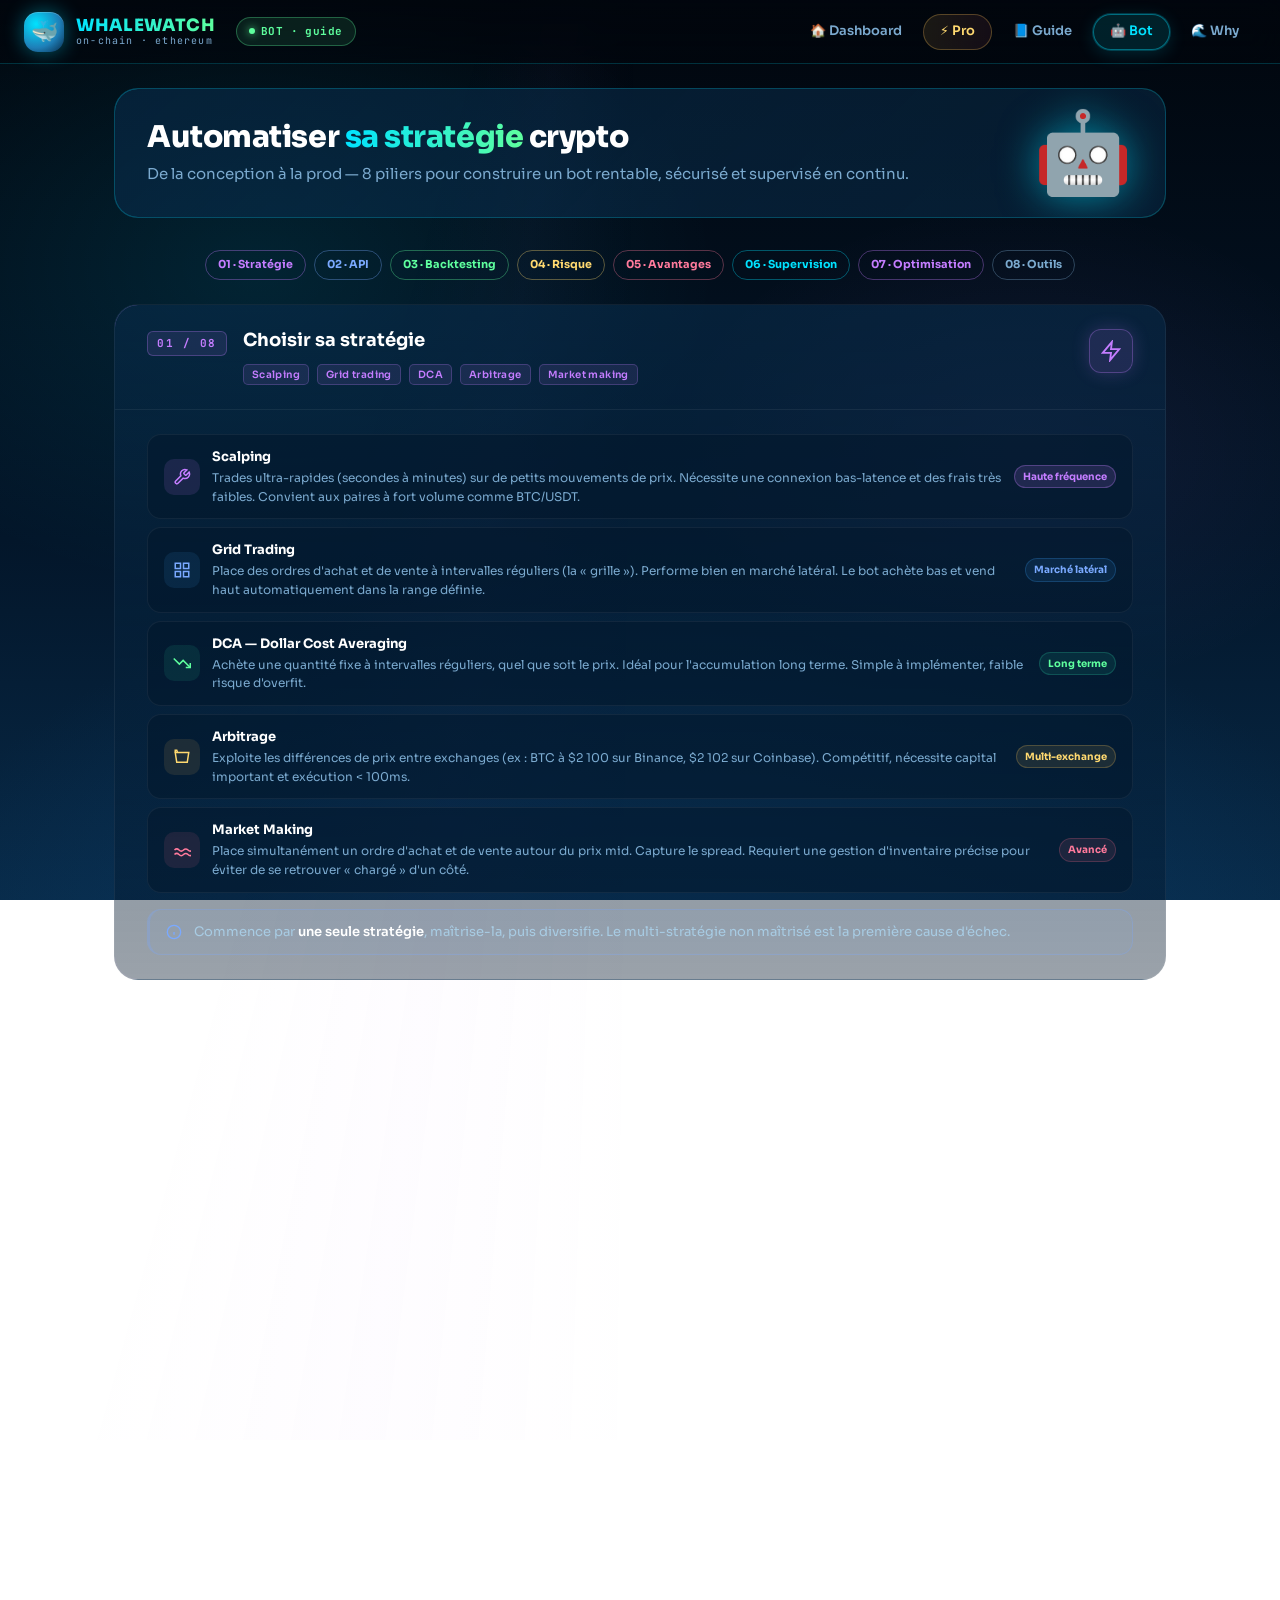
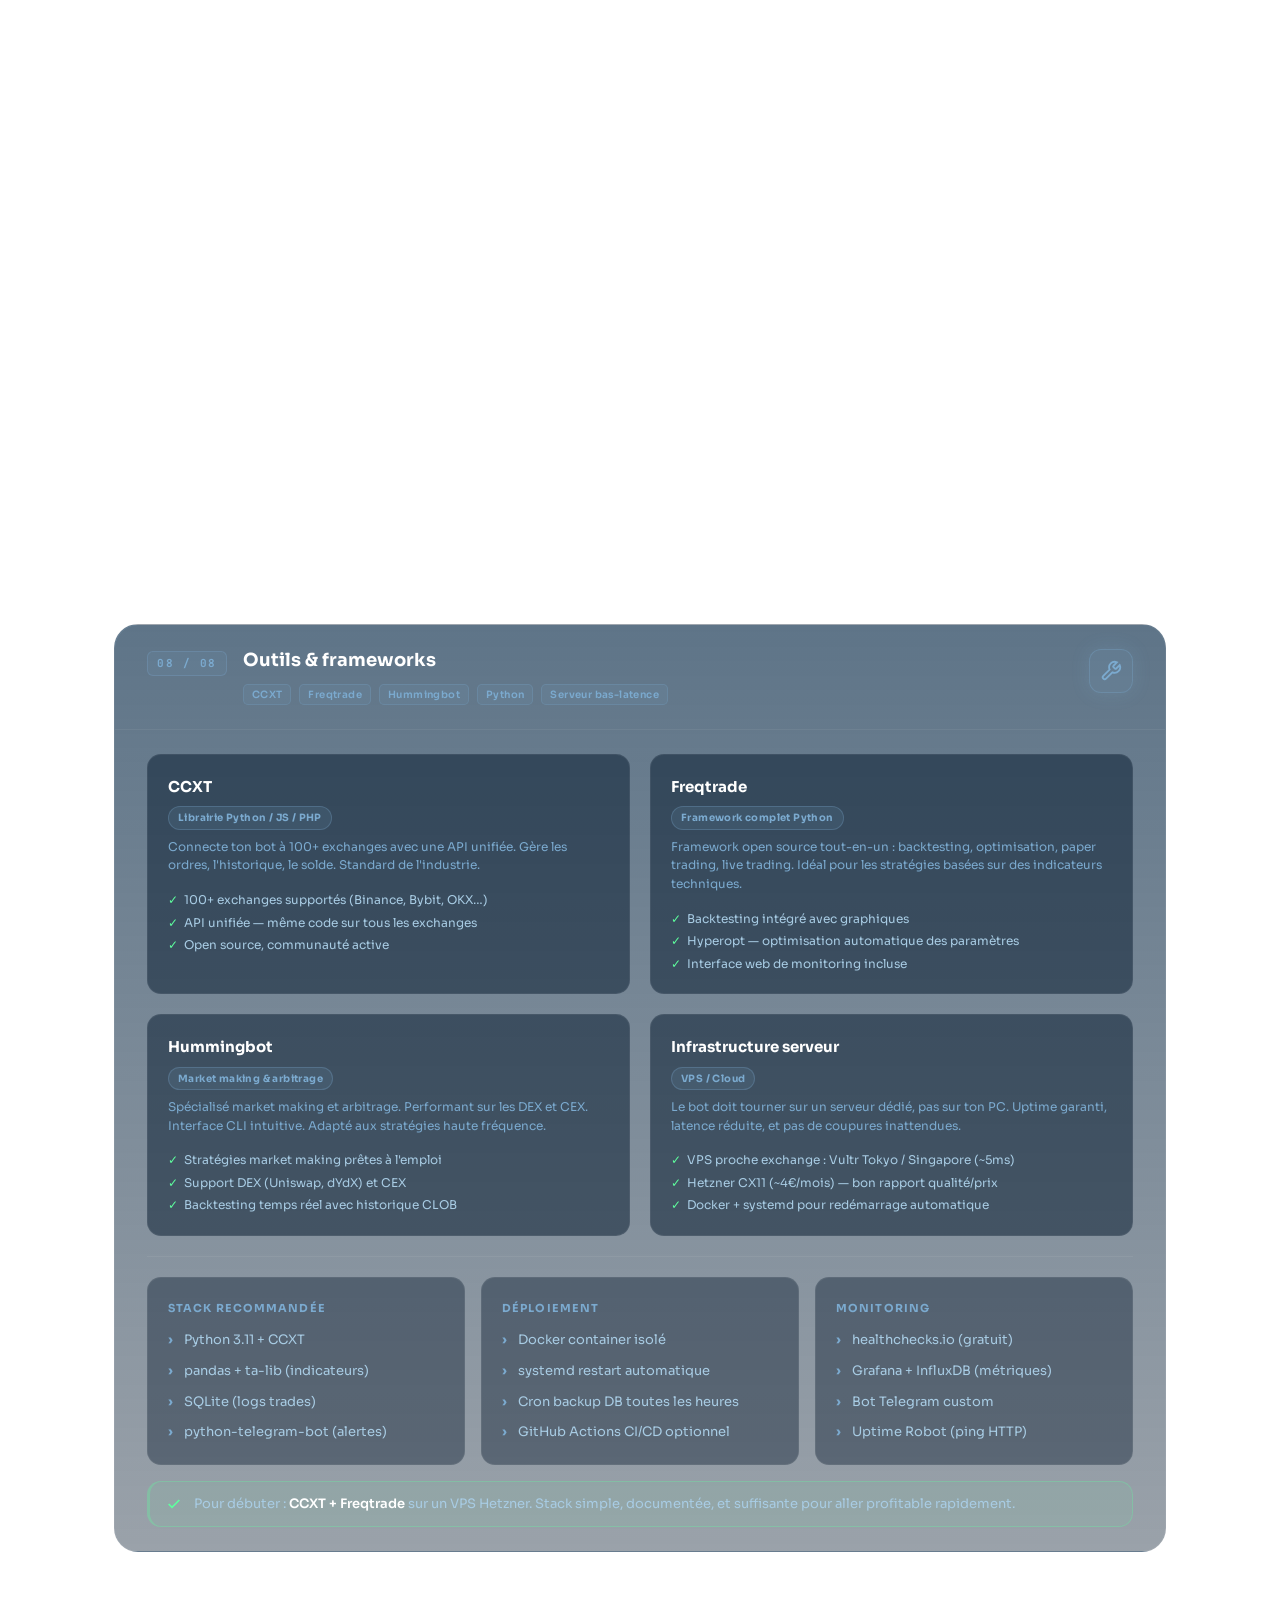
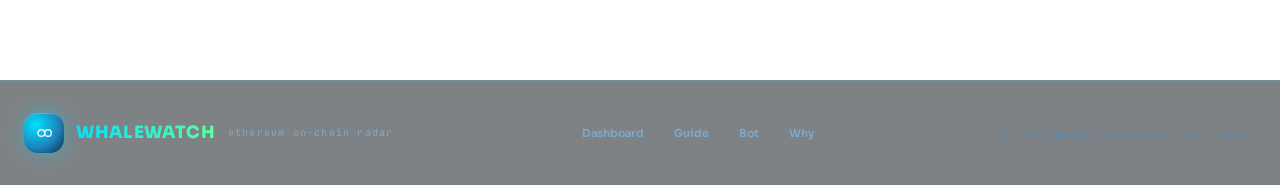
==== commit 2affdd54: "update" ====
--- a/static/bot.html
+++ b/static/bot.html
@@ -40,6 +40,7 @@
     <span class="live-chip">BOT · guide</span>
     <nav class="nav" style="margin-left:auto">
       <a href="/"      class="nav-link">🏠 Dashboard</a>
+      <a href="/pro"   class="nav-link nav-link--pro">⚡ Pro</a>
       <a href="/guide" class="nav-link">📘 Guide</a>
       <a href="/bot"   class="nav-link is-active">🤖 Bot</a>
       <a href="/why"   class="nav-link">🌊 Why</a>
--- a/static/assets/whale.css
+++ b/static/assets/whale.css
@@ -159,6 +159,30 @@
 /* ── Cross-document view transitions (header stays put on Chrome 126+) ─ */
 @view-transition { navigation: auto; }
 
+/* ── Freshness chip (Trading Zones data age) ───────────────────────── */
+.freshness-chip {
+  display: inline-flex; align-items: center; gap: 4px;
+  margin-left: var(--s-2);
+  padding: 2px 8px; border-radius: 999px;
+  font-size: 10.5px; font-weight: 600; font-family: var(--font-mono);
+  letter-spacing: .02em; line-height: 1;
+  background: rgba(46,212,168,.10); color: var(--green);
+  border: 1px solid rgba(46,212,168,.30);
+  white-space: nowrap;
+}
+.freshness-chip.is-warn  { background: rgba(255,198,87,.10); color: var(--c-sc); border-color: rgba(255,198,87,.30); }
+.freshness-chip.is-stale { background: rgba(232,77,109,.10); color: var(--c-pn); border-color: rgba(232,77,109,.35); animation: stale-pulse 2.4s ease-in-out infinite; }
+@keyframes stale-pulse { 0%,100%{opacity:1} 50%{opacity:.6} }
+
+/* Carte zones en mode données obsolètes : prix et bandes grisés */
+#zones-card.is-stale-data .zone-card,
+#zones-card.is-stale-data #price-ladder,
+#zones-card.is-stale-data #zones-current { filter: grayscale(.55) opacity(.65); }
+#zones-card.is-stale-data #zones-reco {
+  background: rgba(232,77,109,.08);
+  border-color: rgba(232,77,109,.30);
+}
+
 /* ── Header ─────────────────────────────────────────────────────────── */
 .site-header{
   position: fixed; top: 0; left: 0; right: 0;
@@ -260,6 +284,53 @@
   box-shadow: 0 0 0 1px rgba(0,226,255,.20), 0 4px 18px rgba(0,226,255,.16);
 }
 .nav-link svg { width: 14px; height: 14px; }
+
+/* Pro link : highlight or/rose distinctif, partagé entre toutes les pages */
+.nav-link--pro {
+  position: relative;
+  background: linear-gradient(90deg, rgba(255,198,87,.10), rgba(255,107,135,.08));
+  border: 1px solid rgba(255,198,87,.28);
+  color: var(--c-sc) !important;
+}
+.nav-link--pro:hover {
+  background: linear-gradient(90deg, rgba(255,198,87,.18), rgba(255,107,135,.14));
+}
+.nav-link--pro.is-active {
+  background: linear-gradient(90deg, rgba(255,198,87,.22), rgba(255,107,135,.16));
+  border-color: rgba(255,198,87,.55);
+  box-shadow: 0 0 0 1px rgba(255,198,87,.25), 0 4px 18px rgba(255,198,87,.18);
+}
+
+/* Pro sub-nav : Overview / Backtest / Watchlist (partagée entre les 3 sous-pages) */
+.pro-subnav {
+  display: flex; gap: var(--s-2); flex-wrap: wrap;
+  padding: var(--s-3);
+  background: rgba(8,42,72,.40);
+  border: 1px solid var(--border);
+  border-radius: var(--radius-md);
+  margin-bottom: var(--s-5);
+}
+.pro-subnav-link {
+  padding: 8px 14px;
+  border-radius: var(--radius-sm);
+  font-size: var(--fs-sm);
+  font-weight: 600;
+  color: var(--muted);
+  text-decoration: none;
+  border: 1px solid transparent;
+  transition: all .18s ease;
+}
+.pro-subnav-link:hover {
+  color: var(--text);
+  background: rgba(0,226,255,.06);
+  border-color: rgba(0,226,255,.18);
+}
+.pro-subnav-link.is-active {
+  color: var(--c-sc);
+  background: linear-gradient(90deg, rgba(255,198,87,.14), rgba(255,107,135,.10));
+  border-color: rgba(255,198,87,.40);
+  box-shadow: 0 0 0 1px rgba(255,198,87,.18);
+}
 
 .header-prices{
   display: flex; align-items: center; gap: var(--s-3);
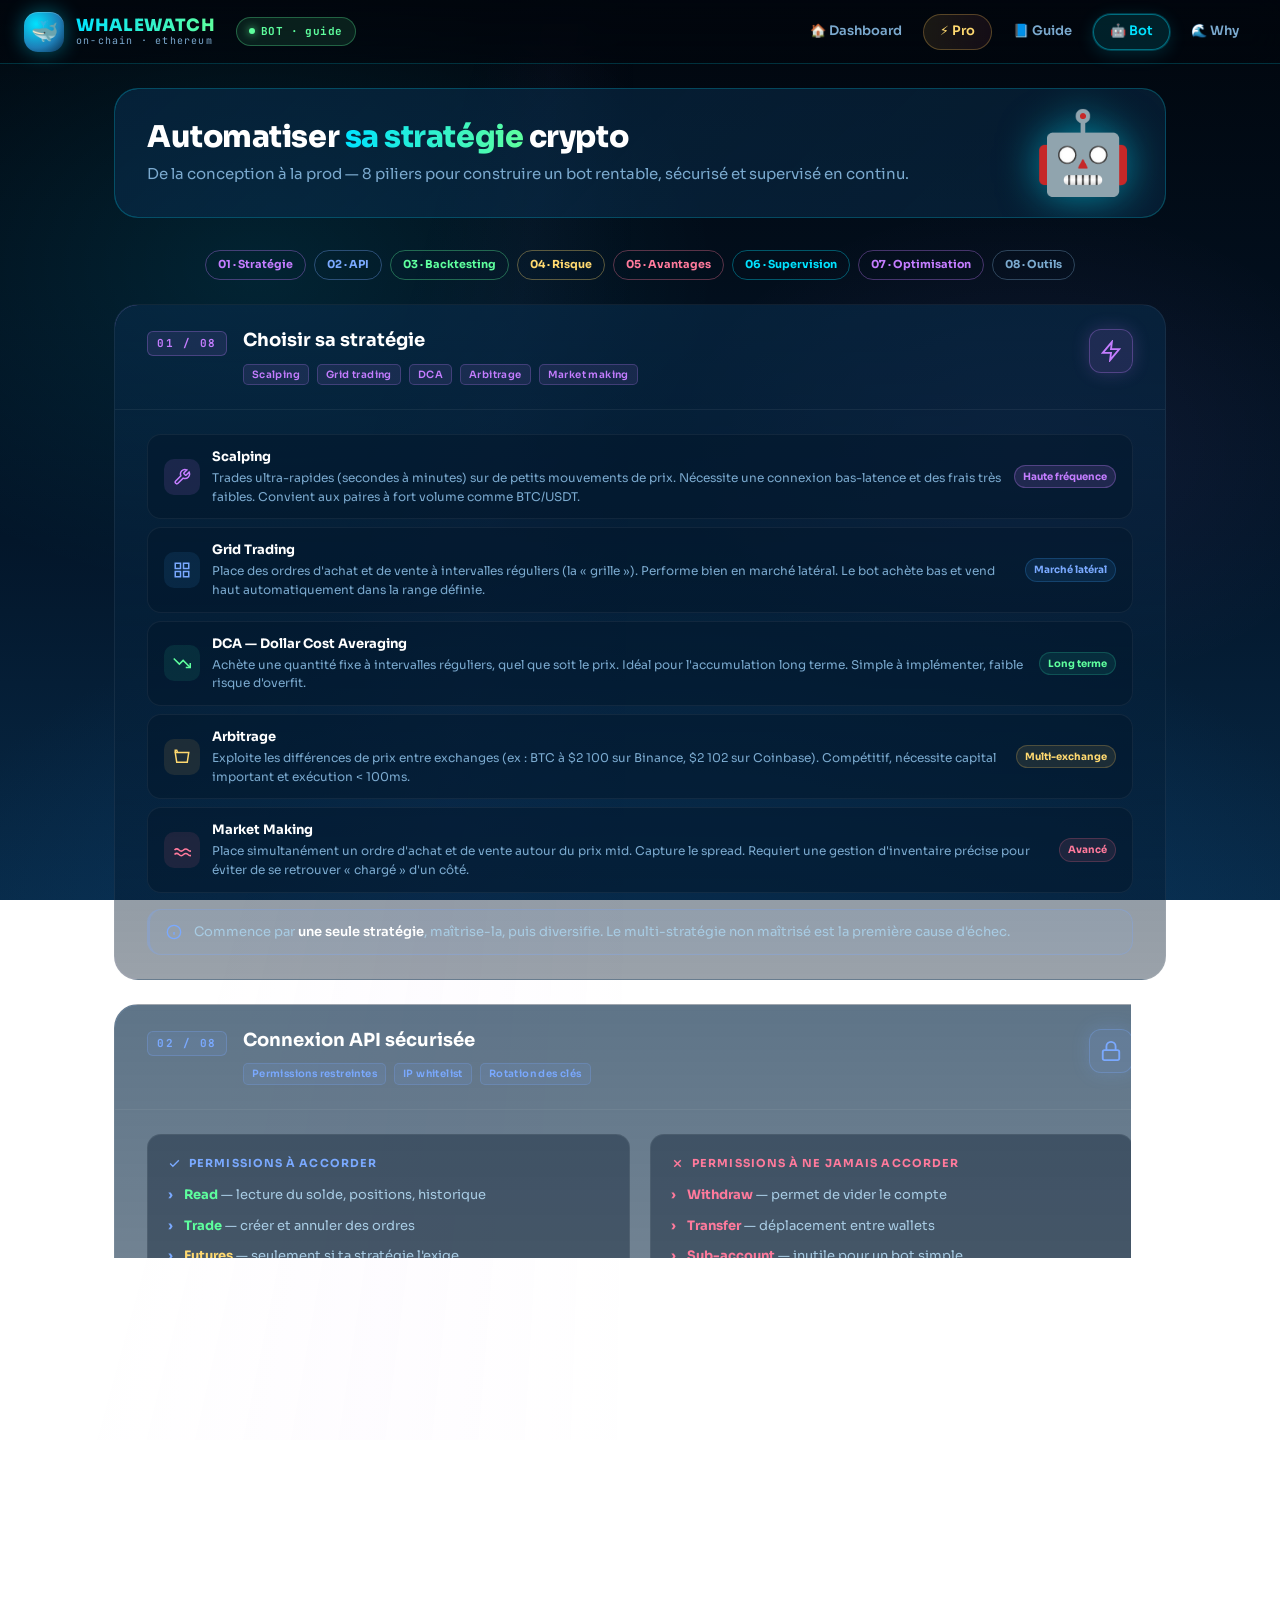
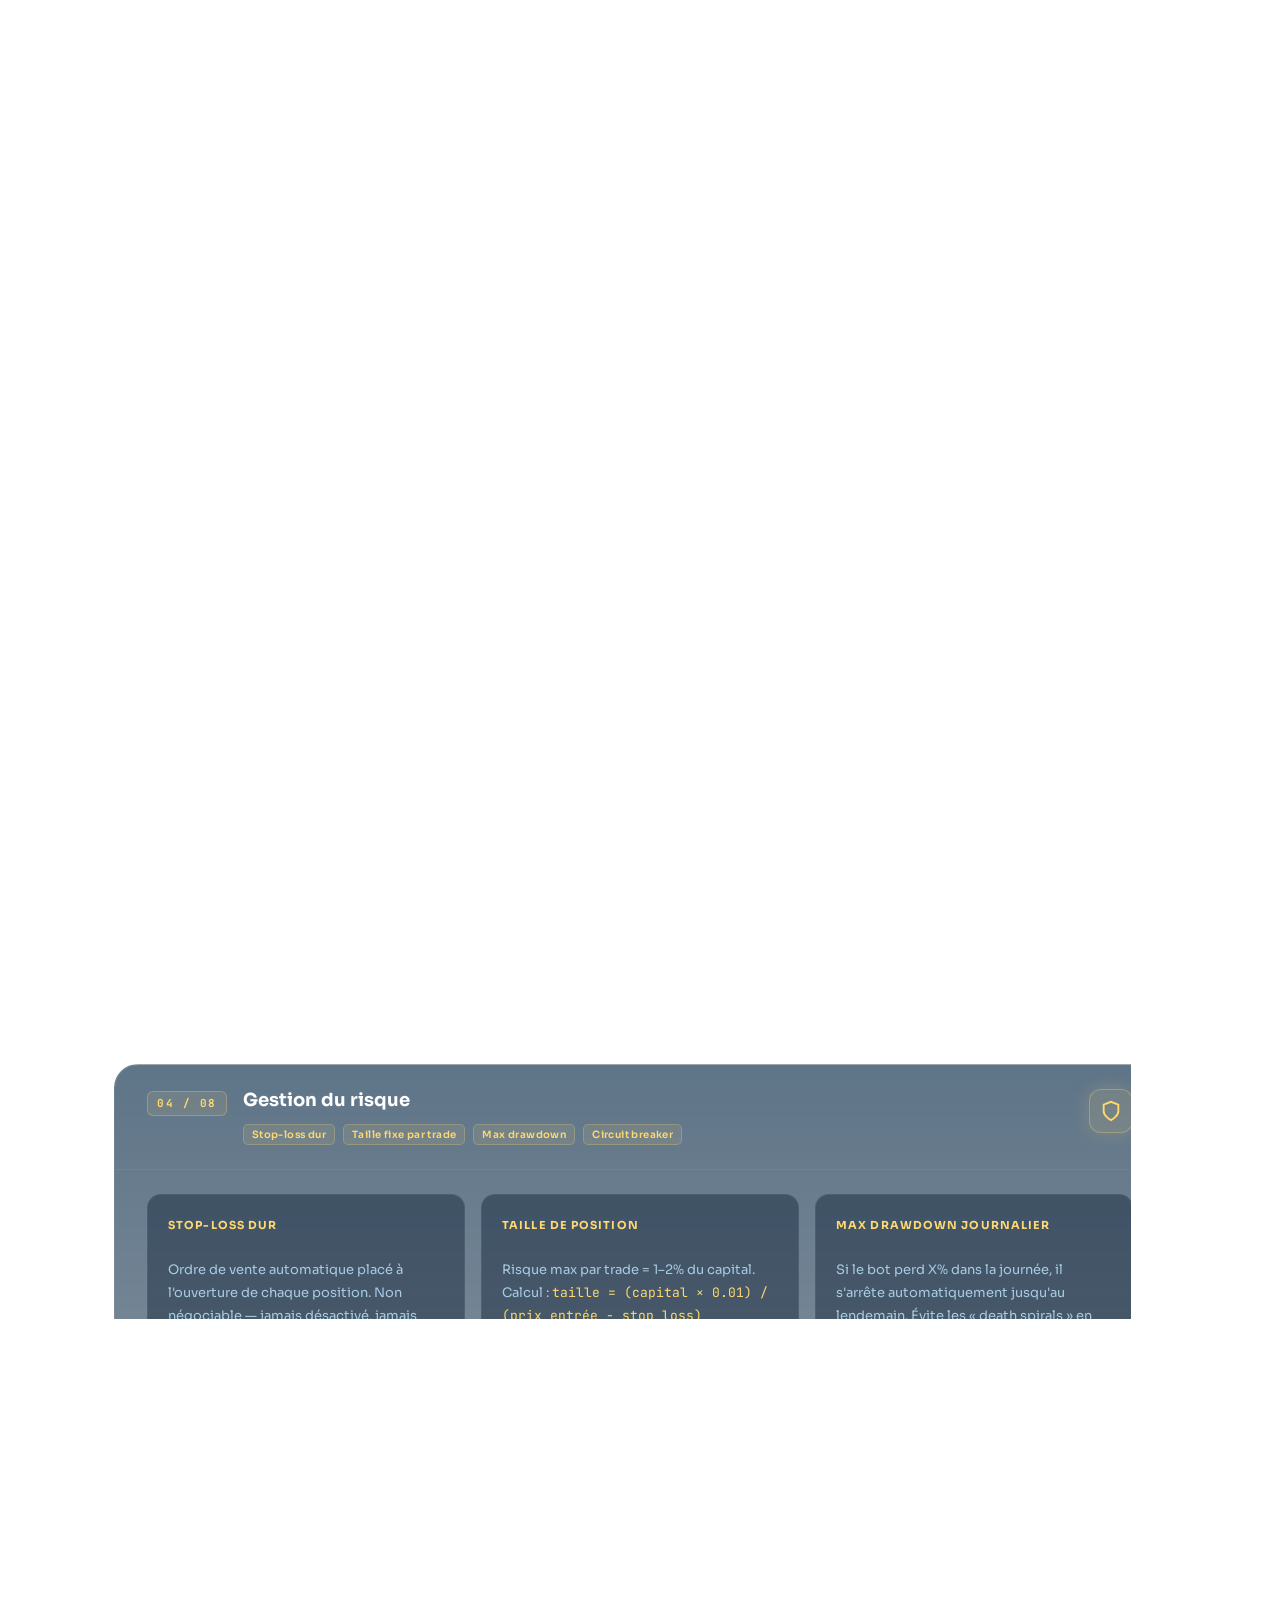
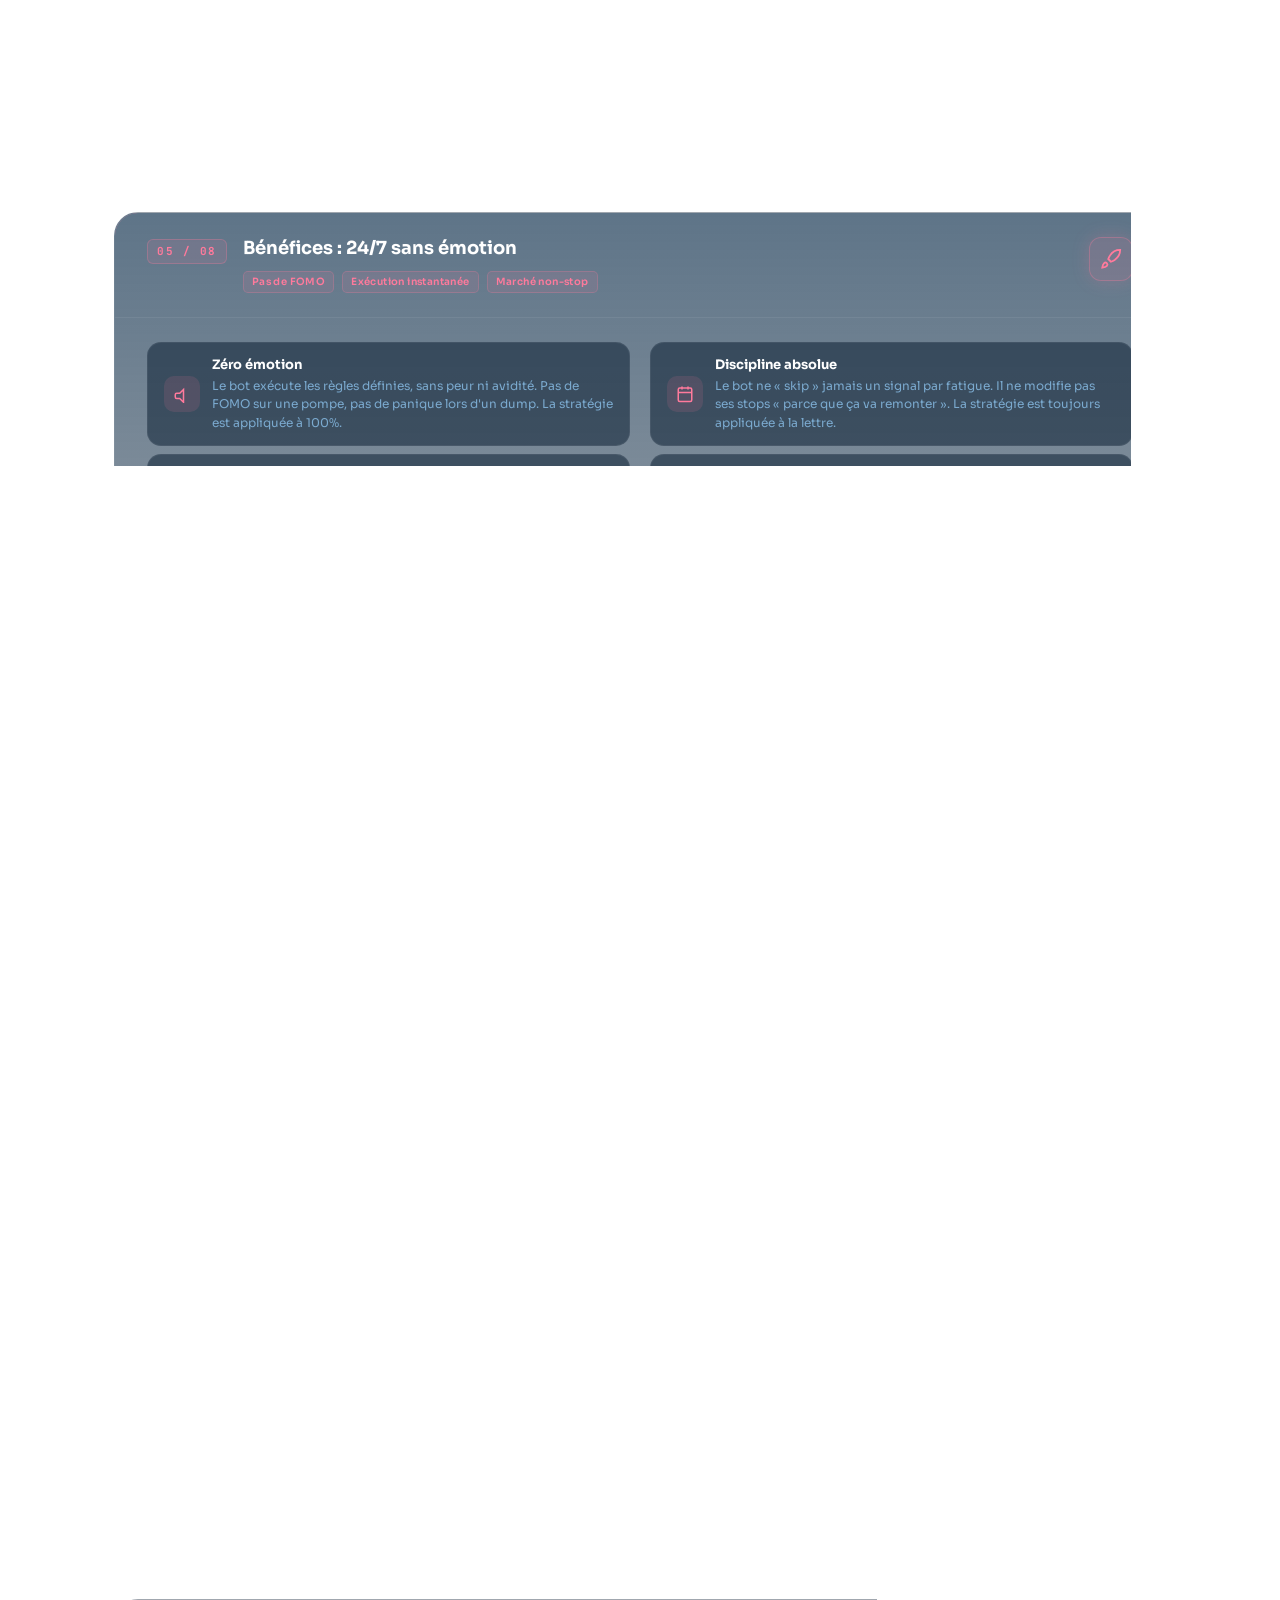
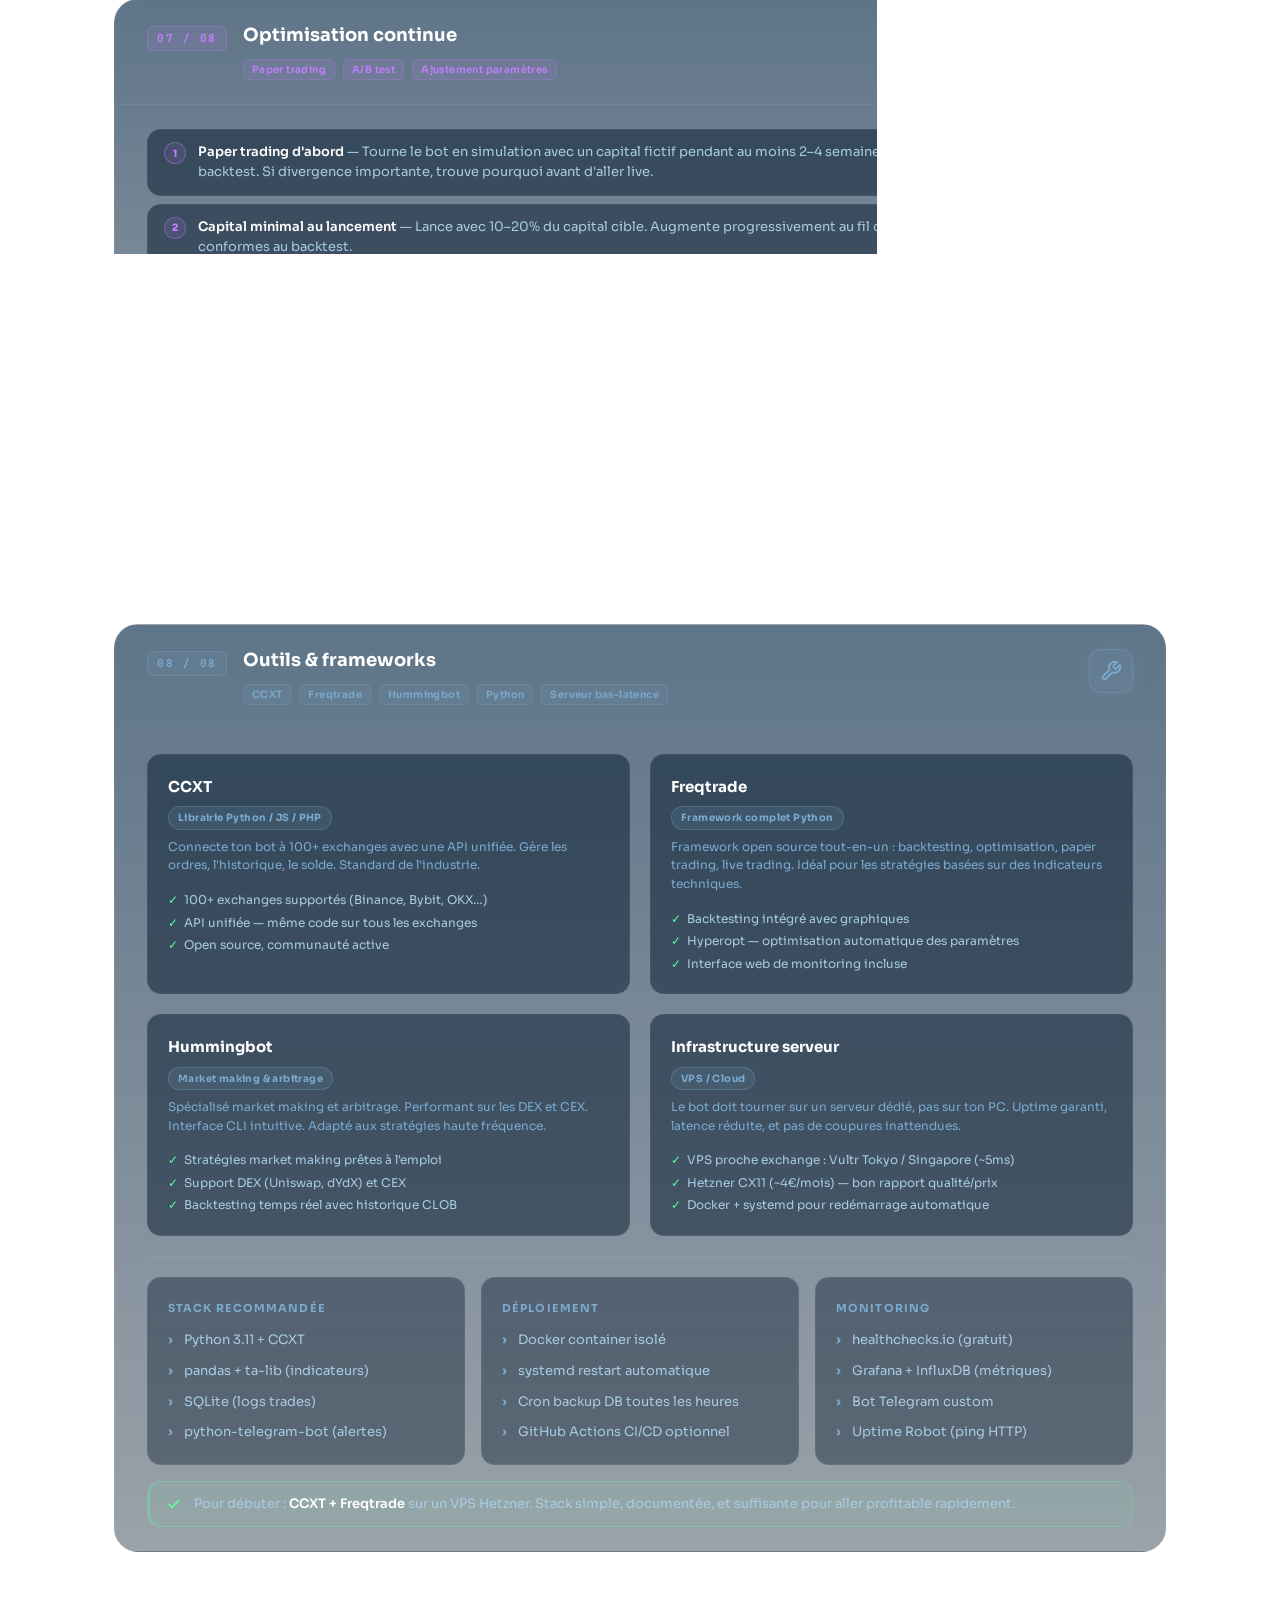
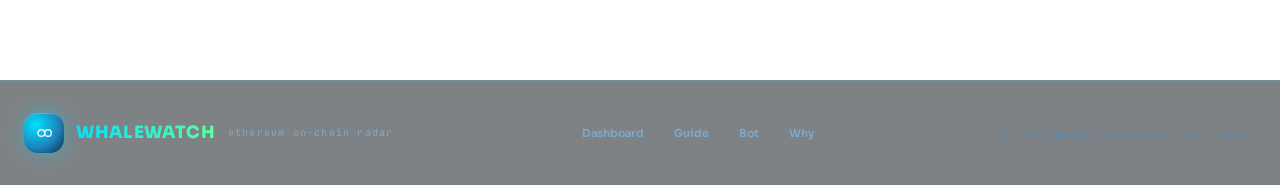
==== commit 60f4c7f9: "feat: remove Pro Overview + migrate alerts + Pro sidebar + lighter header + crypto ticker 3 modifica" ====
--- a/static/bot.html
+++ b/static/bot.html
@@ -40,7 +40,7 @@
     <span class="live-chip">BOT · guide</span>
     <nav class="nav" style="margin-left:auto">
       <a href="/"      class="nav-link">🏠 Dashboard</a>
-      <a href="/pro"   class="nav-link nav-link--pro">⚡ Pro</a>
+      <a href="/pro/live"   class="nav-link nav-link--pro">⚡ Pro</a>
       <a href="/guide" class="nav-link">📘 Guide</a>
       <a href="/bot"   class="nav-link is-active">🤖 Bot</a>
       <a href="/why"   class="nav-link">🌊 Why</a>
--- a/static/assets/whale.css
+++ b/static/assets/whale.css
@@ -156,6 +156,76 @@
 .container { max-width: 1400px; margin: 0 auto; padding: 0 var(--s-6); }
 .container-prose { max-width: 1100px; margin: 0 auto; padding: 0 var(--s-6); }
 
+/* ── Crypto ticker (sous header — top 10 cryptos avec logos) ──────── */
+.crypto-ticker {
+  position: sticky; top: var(--header-h); z-index: calc(var(--z-header) - 1);
+  background: linear-gradient(180deg, rgba(1,6,13,.92), rgba(1,6,13,.78));
+  border-bottom: 1px solid rgba(0,226,255,.14);
+  overflow: hidden; padding: 6px 0;
+  backdrop-filter: blur(10px); -webkit-backdrop-filter: blur(10px);
+  white-space: nowrap;
+}
+.crypto-ticker-track {
+  display: inline-flex; align-items: center; gap: var(--s-5);
+  animation: ticker-scroll 80s linear infinite;
+}
+.crypto-ticker:hover .crypto-ticker-track { animation-play-state: paused; }
+@keyframes ticker-scroll { from { transform: translateX(0); } to { transform: translateX(-50%); } }
+.ct-item {
+  display: inline-flex; align-items: center; gap: 8px;
+  padding: 4px 14px; border-radius: 999px;
+  background: rgba(8,42,72,.45); border: 1px solid var(--border);
+  font-family: var(--font-mono); font-size: var(--fs-xs); font-weight: 600;
+  color: var(--text-soft); text-decoration: none;
+  transition: all .15s ease; flex-shrink: 0;
+}
+.ct-item:hover { color: var(--text); border-color: rgba(0,226,255,.30); background: rgba(0,226,255,.06); }
+.ct-rank   { color: var(--muted-2); font-size: 9px; font-weight: 700; }
+.ct-logo   { width: 18px; height: 18px; border-radius: 50%; background: #0a1929; }
+.ct-sym    { color: var(--text); font-weight: 700; }
+.ct-price  { color: var(--text-soft); font-weight: 600; }
+.ct-delta  { font-weight: 700; }
+.ct-delta.up   { color: var(--green); }
+.ct-delta.down { color: var(--coral); }
+.ct-loading { color: var(--muted); font-size: var(--fs-xs); padding: 0 var(--s-5); }
+
+/* Réduit la sticky-spacer pour compenser ticker — ne touche que les pages avec ticker */
+body:has(.crypto-ticker) .site-header-spacer { height: calc(var(--header-h) + 38px); }
+
+/* ── Alertes temps réel (Dashboard) ────────────────────────────────── */
+.alert-feed { display: flex; flex-direction: column; gap: 8px; max-height: 540px; overflow-y: auto; padding-right: 4px; }
+.alert-item {
+  display: flex; gap: var(--s-3); align-items: flex-start;
+  padding: 10px var(--s-3);
+  border-radius: 8px;
+  border: 1px solid var(--border);
+  border-left: 3px solid var(--c-accent, var(--aqua));
+  background: var(--bg-soft);
+  animation: alert-slide-in .35s ease;
+  transition: background .15s, transform .15s;
+}
+@keyframes alert-slide-in { from { opacity: 0; transform: translateX(-6px); } to { opacity: 1; transform: translateX(0); } }
+.alert-item[onclick] { cursor: pointer; }
+.alert-item[onclick]:hover { background: rgba(255,255,255,.02); transform: translateX(2px); }
+.alert-item--whale { --c-accent: var(--aqua); }
+.alert-item--smart { --c-accent: var(--gold); }
+.alert-item--mev   { --c-accent: var(--coral); }
+.alert-item--new   { --c-accent: var(--green); }
+.alert-icon {
+  width: 28px; height: 28px; border-radius: 6px;
+  display: grid; place-items: center;
+  background: color-mix(in srgb, var(--c-accent) 14%, transparent);
+  color: var(--c-accent);
+  flex-shrink: 0;
+}
+.alert-body { flex: 1; min-width: 0; }
+.alert-title { color: var(--text); font-weight: 600; font-size: var(--fs-sm); display: flex; align-items: center; gap: 6px; }
+.alert-detail { color: var(--muted); font-size: var(--fs-xs); margin-top: 2px; }
+.alert-time { color: var(--muted-2); font-size: 10px; font-family: var(--font-mono); flex-shrink: 0; align-self: flex-start; padding-top: 2px; }
+.alert-sev-dot { width: 6px; height: 6px; border-radius: 50%; background: var(--coral); box-shadow: 0 0 6px var(--coral); }
+.alert-item--new-flash { animation: alert-slide-in .35s ease, alert-flash 1.6s ease 1; }
+@keyframes alert-flash { 0% { box-shadow: 0 0 0 0 rgba(255,198,87,.55); } 100% { box-shadow: 0 0 0 8px rgba(255,198,87,0); } }
+
 /* ── Cross-document view transitions (header stays put on Chrome 126+) ─ */
 @view-transition { navigation: auto; }
 
@@ -301,7 +371,7 @@
   box-shadow: 0 0 0 1px rgba(255,198,87,.25), 0 4px 18px rgba(255,198,87,.18);
 }
 
-/* Pro sub-nav : Overview / Backtest / Watchlist (partagée entre les 3 sous-pages) */
+/* Pro sub-nav : sidebar à gauche sur desktop, horizontal sur mobile */
 .pro-subnav {
   display: flex; gap: var(--s-2); flex-wrap: wrap;
   padding: var(--s-3);
@@ -309,6 +379,33 @@
   border: 1px solid var(--border);
   border-radius: var(--radius-md);
   margin-bottom: var(--s-5);
+}
+/* Desktop : sub-nav devient sidebar gauche sticky, le reste en colonne droite */
+@media (min-width: 900px) {
+  main:has(> .pro-subnav) {
+    display: grid;
+    grid-template-columns: 200px 1fr;
+    column-gap: var(--s-5);
+    align-items: start;
+  }
+  /* Par défaut tout va dans la colonne droite */
+  main:has(> .pro-subnav) > * { grid-column: 2; }
+  /* Sub-nav reste col 1, sticky, vertical */
+  main:has(> .pro-subnav) > .pro-subnav {
+    grid-column: 1; grid-row: 2 / 999;
+    position: sticky; top: calc(var(--header-h) + var(--s-4));
+    flex-direction: column; align-items: stretch;
+    margin-bottom: 0;
+  }
+  /* Hero/titres span full width au-dessus du grid */
+  main:has(> .pro-subnav) > .sig-hero,
+  main:has(> .pro-subnav) > .gp-hero,
+  main:has(> .pro-subnav) > .wl-hero,
+  main:has(> .pro-subnav) > .bt-hero { grid-column: 1 / -1; }
+  /* Links left-aligned en sidebar */
+  main:has(> .pro-subnav) > .pro-subnav .pro-subnav-link {
+    text-align: left; justify-content: flex-start;
+  }
 }
 .pro-subnav-link {
   padding: 8px 14px;
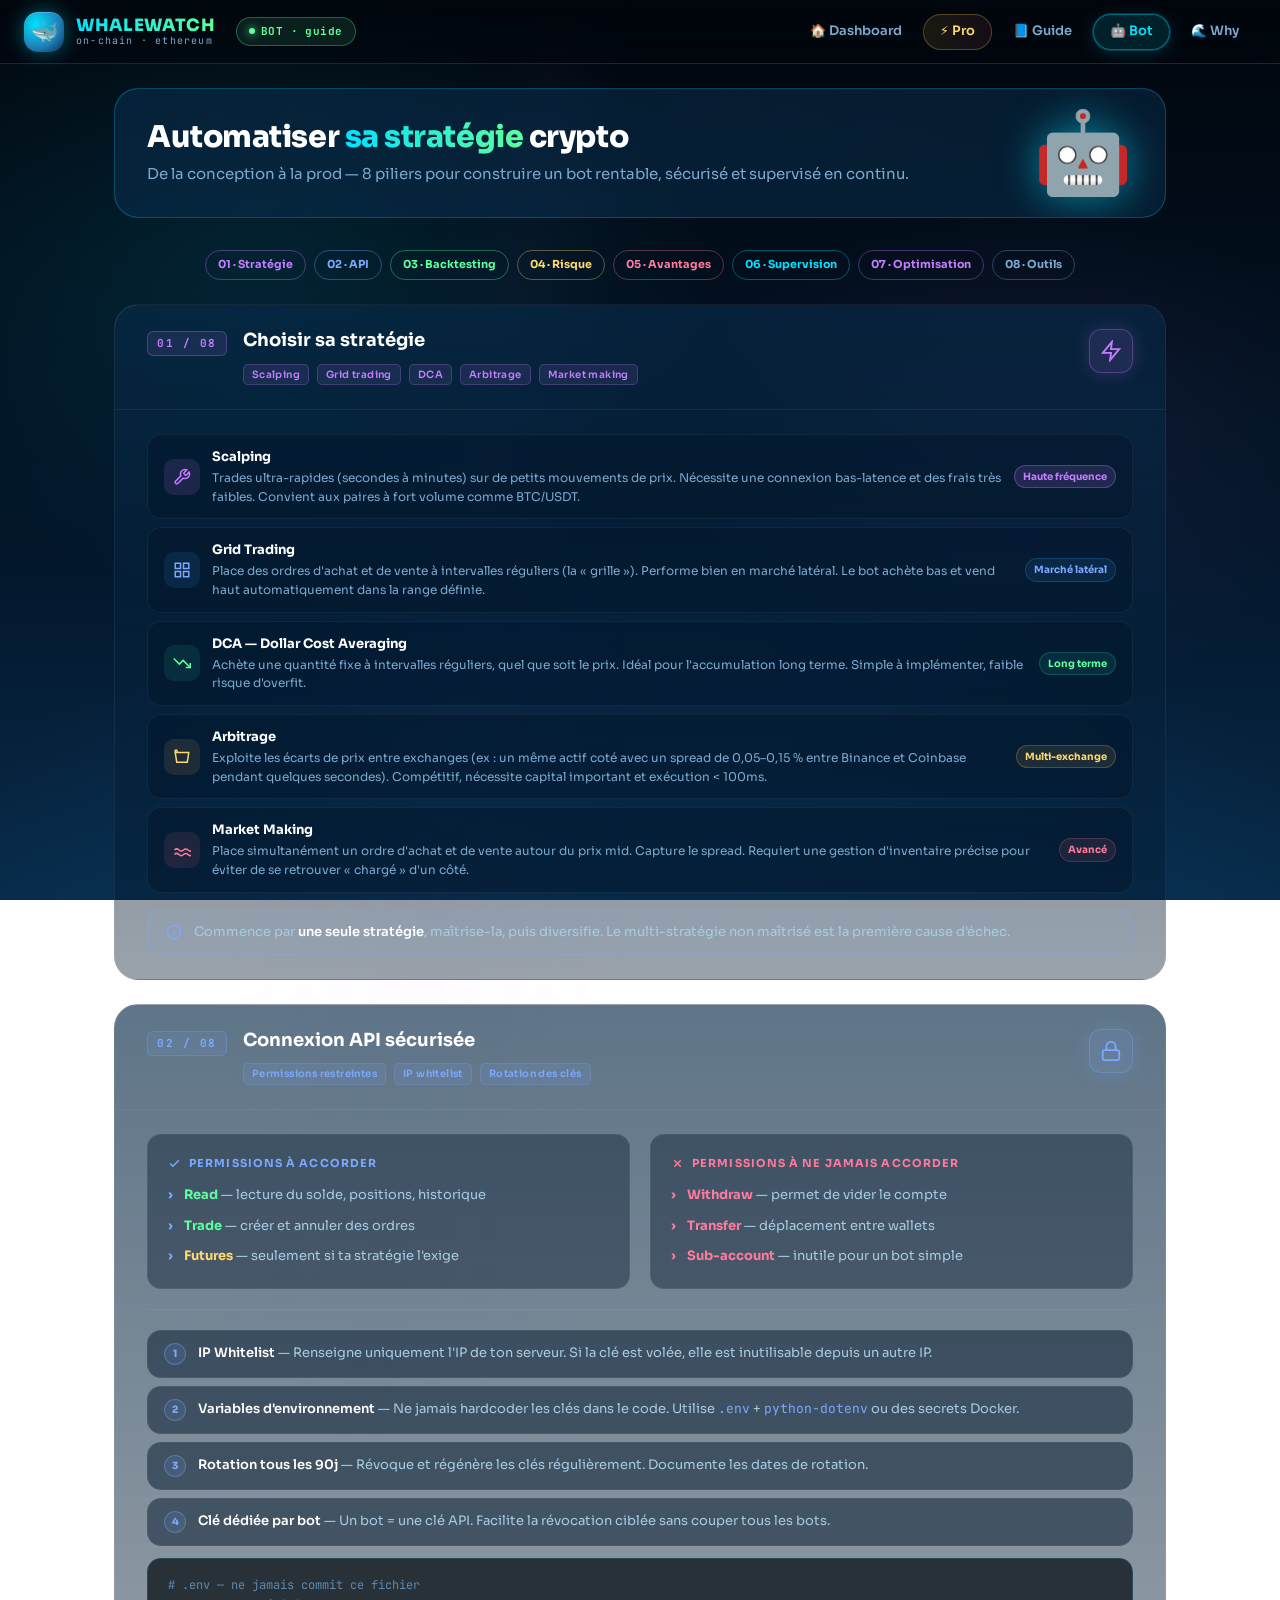
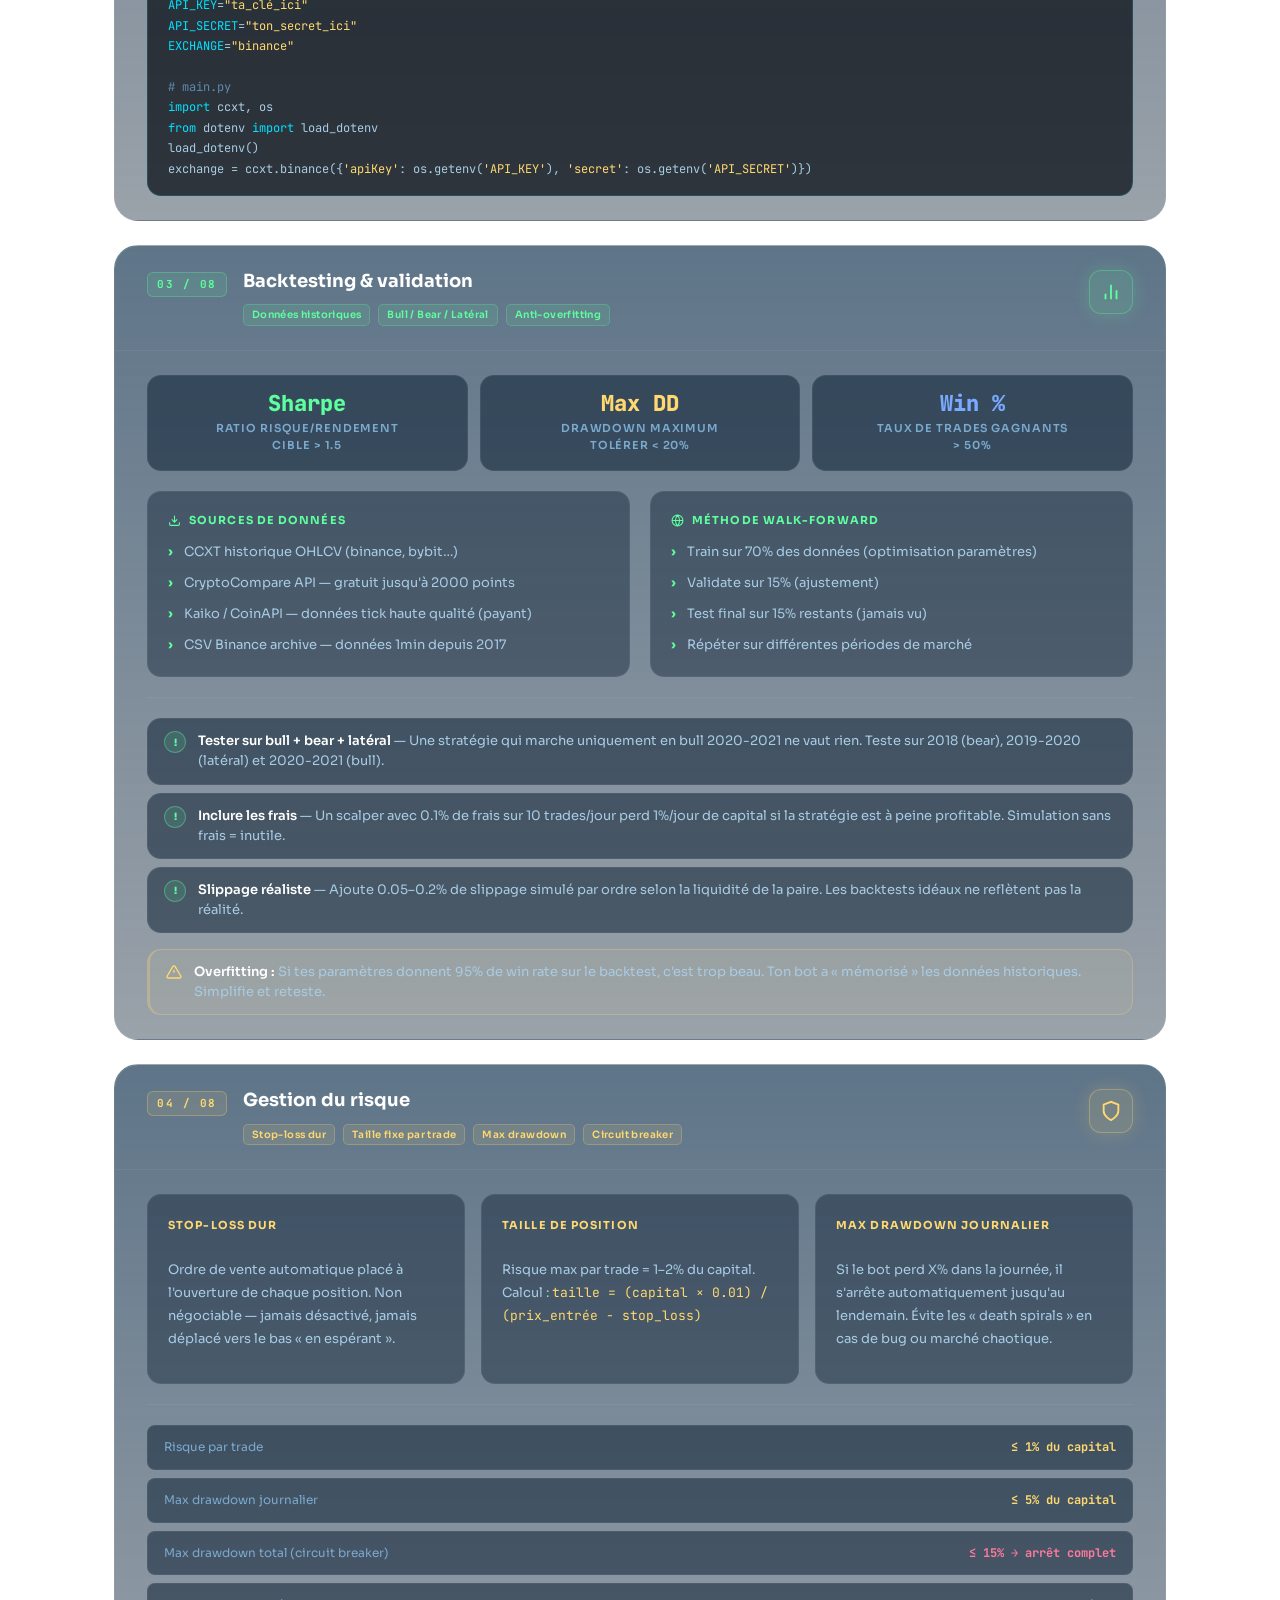
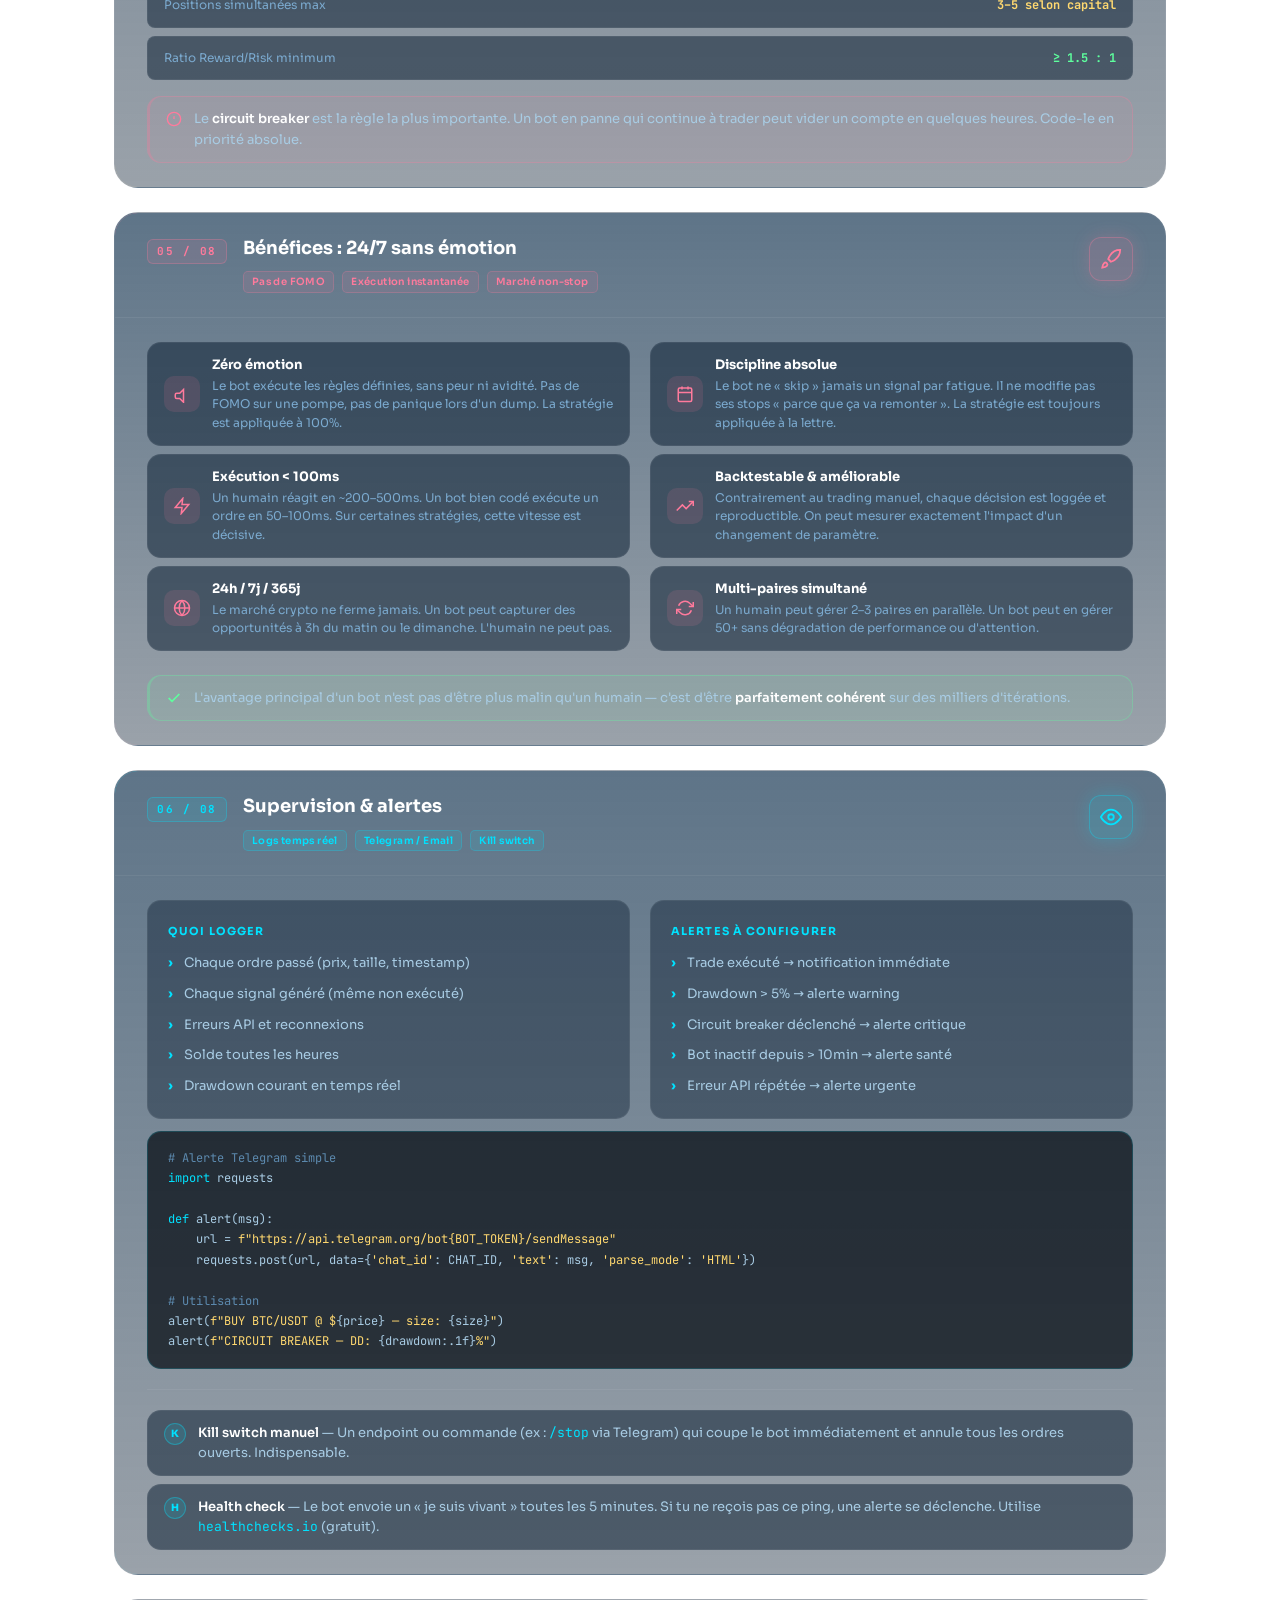
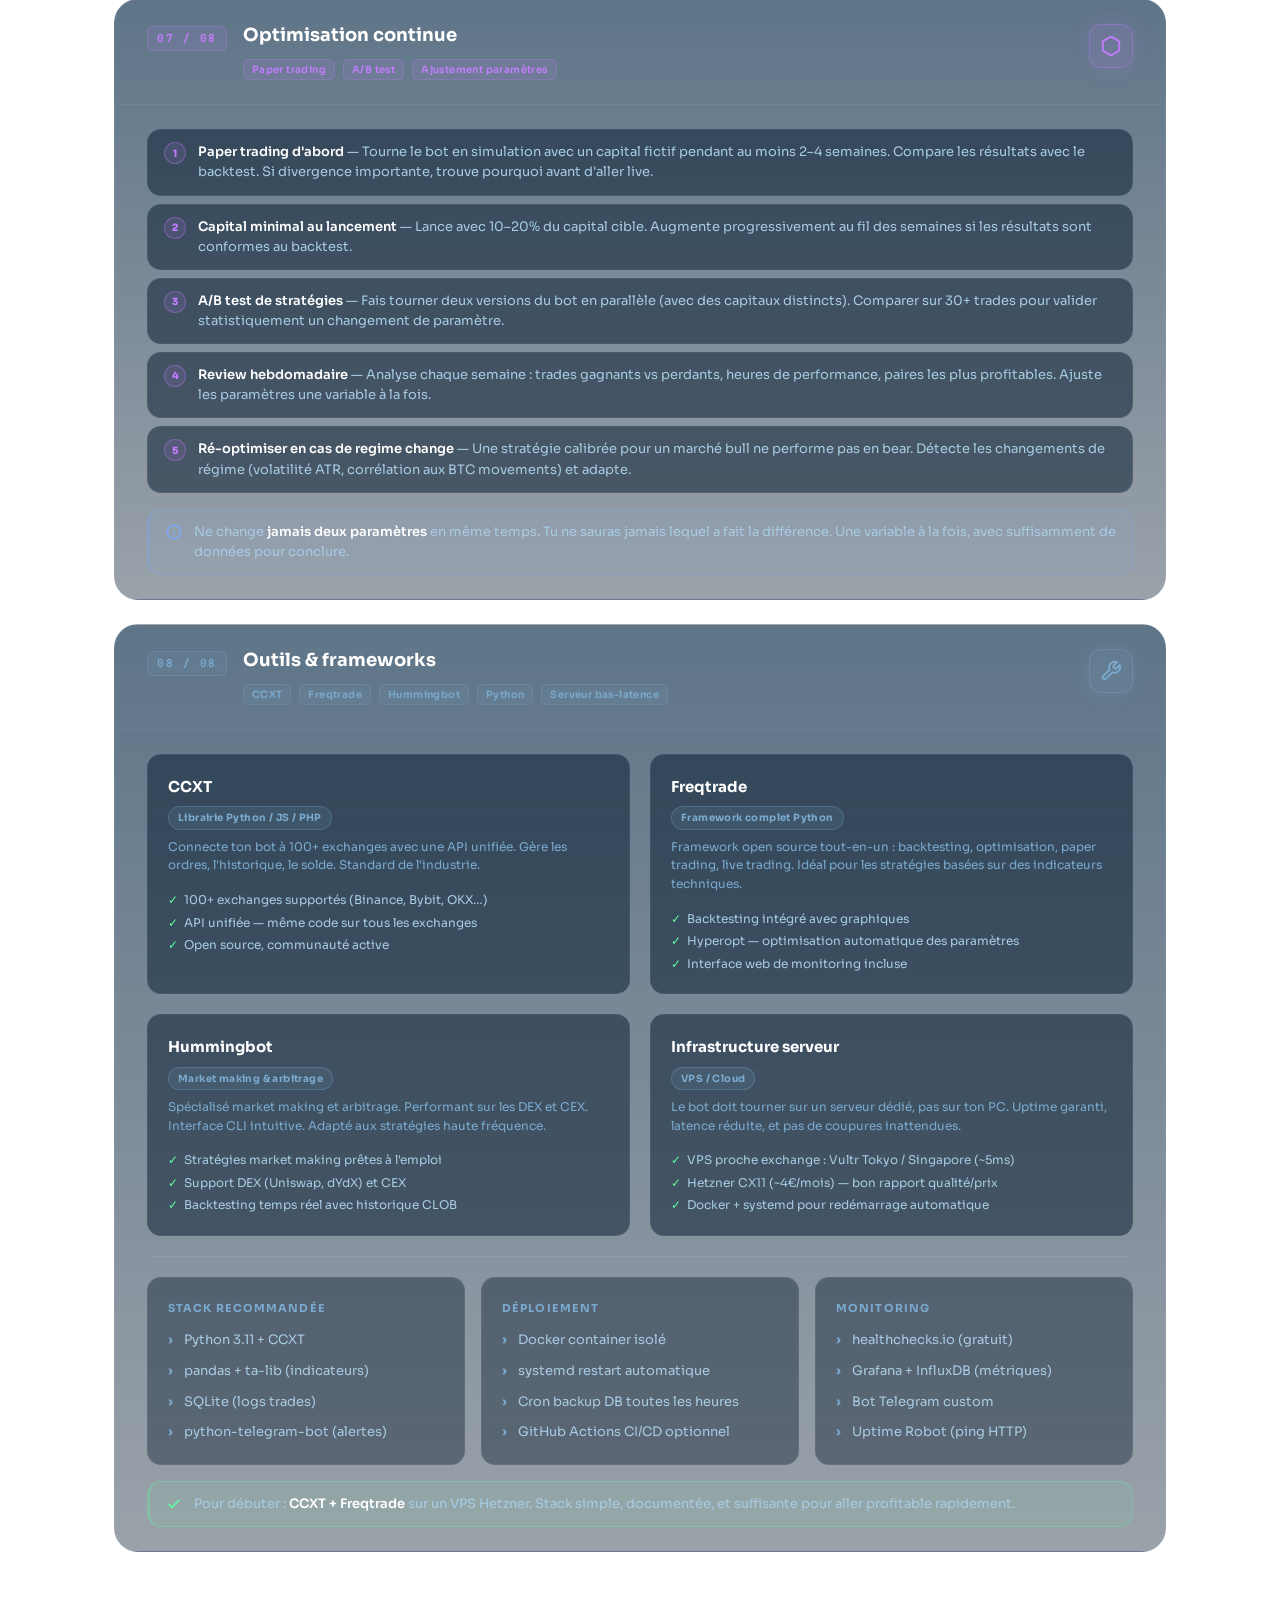
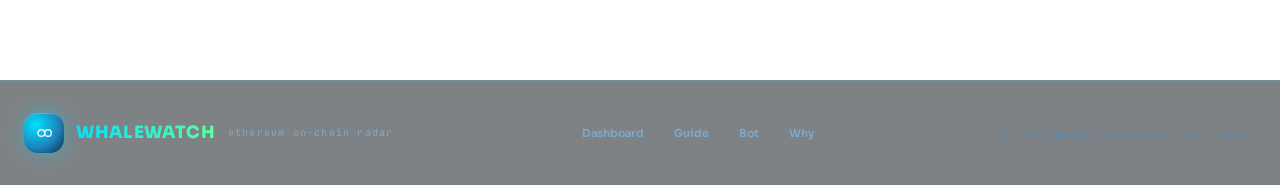
==== commit a421d505: "feat(p0): audit fixes — crédibilité, états de chargement, SEO, ton P0.1 — Corrige l'exemple d'arbitr" ====
--- a/static/bot.html
+++ b/static/bot.html
@@ -4,6 +4,21 @@
   <meta charset="UTF-8" />
   <meta name="viewport" content="width=device-width, initial-scale=1.0" />
   <title>Guide Trading Bot — WhaleWatch</title>
+  <meta name="description" content="Comment démarrer proprement avec un bot de trading crypto : DCA, grid, arbitrage, market making. Approche prudente, sans promesse de gain — contenu éducatif." />
+  <meta name="theme-color" content="#020c1b" />
+  <link rel="canonical" href="https://whalewatchapp.io/bot" />
+  <meta property="og:type" content="article" />
+  <meta property="og:site_name" content="WhaleWatch" />
+  <meta property="og:url" content="https://whalewatchapp.io/bot" />
+  <meta property="og:title" content="Guide Trading Bot — WhaleWatch" />
+  <meta property="og:description" content="DCA, grid, arbitrage, market making. Démarrer en sécurité, sans promesse de gain." />
+  <meta property="og:image" content="https://whalewatchapp.io/static/assets/og.png" />
+  <meta property="og:image:width" content="1200" />
+  <meta property="og:image:height" content="630" />
+  <meta name="twitter:card" content="summary_large_image" />
+  <meta name="twitter:title" content="Guide Trading Bot — WhaleWatch" />
+  <meta name="twitter:description" content="DCA, grid, arbitrage, market making — les bases pour démarrer." />
+  <meta name="twitter:image" content="https://whalewatchapp.io/static/assets/og.png" />
   <link rel="preconnect" href="https://fonts.googleapis.com">
   <link href="https://fonts.googleapis.com/css2?family=Sora:wght@400;500;600;700;800&family=JetBrains+Mono:wght@400;500&display=swap" rel="stylesheet">
   <link rel="stylesheet" href="/static/assets/whale.css">
@@ -142,7 +157,7 @@
           </div>
           <div class="strat-info">
             <div class="strat-name">Arbitrage</div>
-            <div class="strat-desc">Exploite les différences de prix entre exchanges (ex : BTC à $2 100 sur Binance, $2 102 sur Coinbase). Compétitif, nécessite capital important et exécution &lt; 100ms.</div>
+            <div class="strat-desc">Exploite les écarts de prix entre exchanges (ex : un même actif coté avec un spread de 0,05–0,15 % entre Binance et Coinbase pendant quelques secondes). Compétitif, nécessite capital important et exécution &lt; 100ms.</div>
           </div>
           <span class="strat-badge" style="background:rgba(255,198,87,.10);color:var(--c-sc);border-color:rgba(255,198,87,.22)">Multi-exchange</span>
         </div>
--- a/static/assets/whale.css
+++ b/static/assets/whale.css
@@ -156,41 +156,43 @@
 .container { max-width: 1400px; margin: 0 auto; padding: 0 var(--s-6); }
 .container-prose { max-width: 1100px; margin: 0 auto; padding: 0 var(--s-6); }
 
-/* ── Crypto ticker (sous header — top 10 cryptos avec logos) ──────── */
+/* ── Crypto ticker — strip mince sous header (24px, sans pills) ────── */
 .crypto-ticker {
   position: sticky; top: var(--header-h); z-index: calc(var(--z-header) - 1);
-  background: linear-gradient(180deg, rgba(1,6,13,.92), rgba(1,6,13,.78));
-  border-bottom: 1px solid rgba(0,226,255,.14);
-  overflow: hidden; padding: 6px 0;
+  height: 24px;
+  background: rgba(1,6,13,.82);
+  border-bottom: 1px solid rgba(0,226,255,.12);
+  overflow: hidden;
   backdrop-filter: blur(10px); -webkit-backdrop-filter: blur(10px);
   white-space: nowrap;
+  display: flex; align-items: center;
 }
 .crypto-ticker-track {
-  display: inline-flex; align-items: center; gap: var(--s-5);
+  display: inline-flex; align-items: center; gap: 24px;
   animation: ticker-scroll 80s linear infinite;
+  height: 100%;
 }
 .crypto-ticker:hover .crypto-ticker-track { animation-play-state: paused; }
 @keyframes ticker-scroll { from { transform: translateX(0); } to { transform: translateX(-50%); } }
 .ct-item {
-  display: inline-flex; align-items: center; gap: 8px;
-  padding: 4px 14px; border-radius: 999px;
-  background: rgba(8,42,72,.45); border: 1px solid var(--border);
-  font-family: var(--font-mono); font-size: var(--fs-xs); font-weight: 600;
+  display: inline-flex; align-items: center; gap: 5px;
+  padding: 0; background: none; border: none; border-radius: 0;
+  font-family: var(--font-mono); font-size: 11px; font-weight: 500;
   color: var(--text-soft); text-decoration: none;
-  transition: all .15s ease; flex-shrink: 0;
-}
-.ct-item:hover { color: var(--text); border-color: rgba(0,226,255,.30); background: rgba(0,226,255,.06); }
-.ct-rank   { color: var(--muted-2); font-size: 9px; font-weight: 700; }
-.ct-logo   { width: 18px; height: 18px; border-radius: 50%; background: #0a1929; }
-.ct-sym    { color: var(--text); font-weight: 700; }
-.ct-price  { color: var(--text-soft); font-weight: 600; }
-.ct-delta  { font-weight: 700; }
+  transition: opacity .15s ease; flex-shrink: 0;
+  height: 100%;
+}
+.ct-item:hover { opacity: .75; }
+.ct-rank   { color: var(--muted-2); font-size: 9px; font-weight: 600; opacity: .6; }
+.ct-logo   { width: 14px; height: 14px; border-radius: 50%; background: #0a1929; flex-shrink: 0; }
+.ct-sym    { color: var(--text); font-weight: 700; letter-spacing: .02em; }
+.ct-price  { color: var(--text-soft); font-weight: 500; }
+.ct-delta  { font-weight: 700; font-size: 10px; }
 .ct-delta.up   { color: var(--green); }
 .ct-delta.down { color: var(--coral); }
-.ct-loading { color: var(--muted); font-size: var(--fs-xs); padding: 0 var(--s-5); }
-
-/* Réduit la sticky-spacer pour compenser ticker — ne touche que les pages avec ticker */
-body:has(.crypto-ticker) .site-header-spacer { height: calc(var(--header-h) + 38px); }
+.ct-loading { color: var(--muted); font-size: 11px; padding: 0 16px; }
+
+/* Pas de spacer additionnel : le ticker est en flux normal après le spacer header */
 
 /* ── Alertes temps réel (Dashboard) ────────────────────────────────── */
 .alert-feed { display: flex; flex-direction: column; gap: 8px; max-height: 540px; overflow-y: auto; padding-right: 4px; }
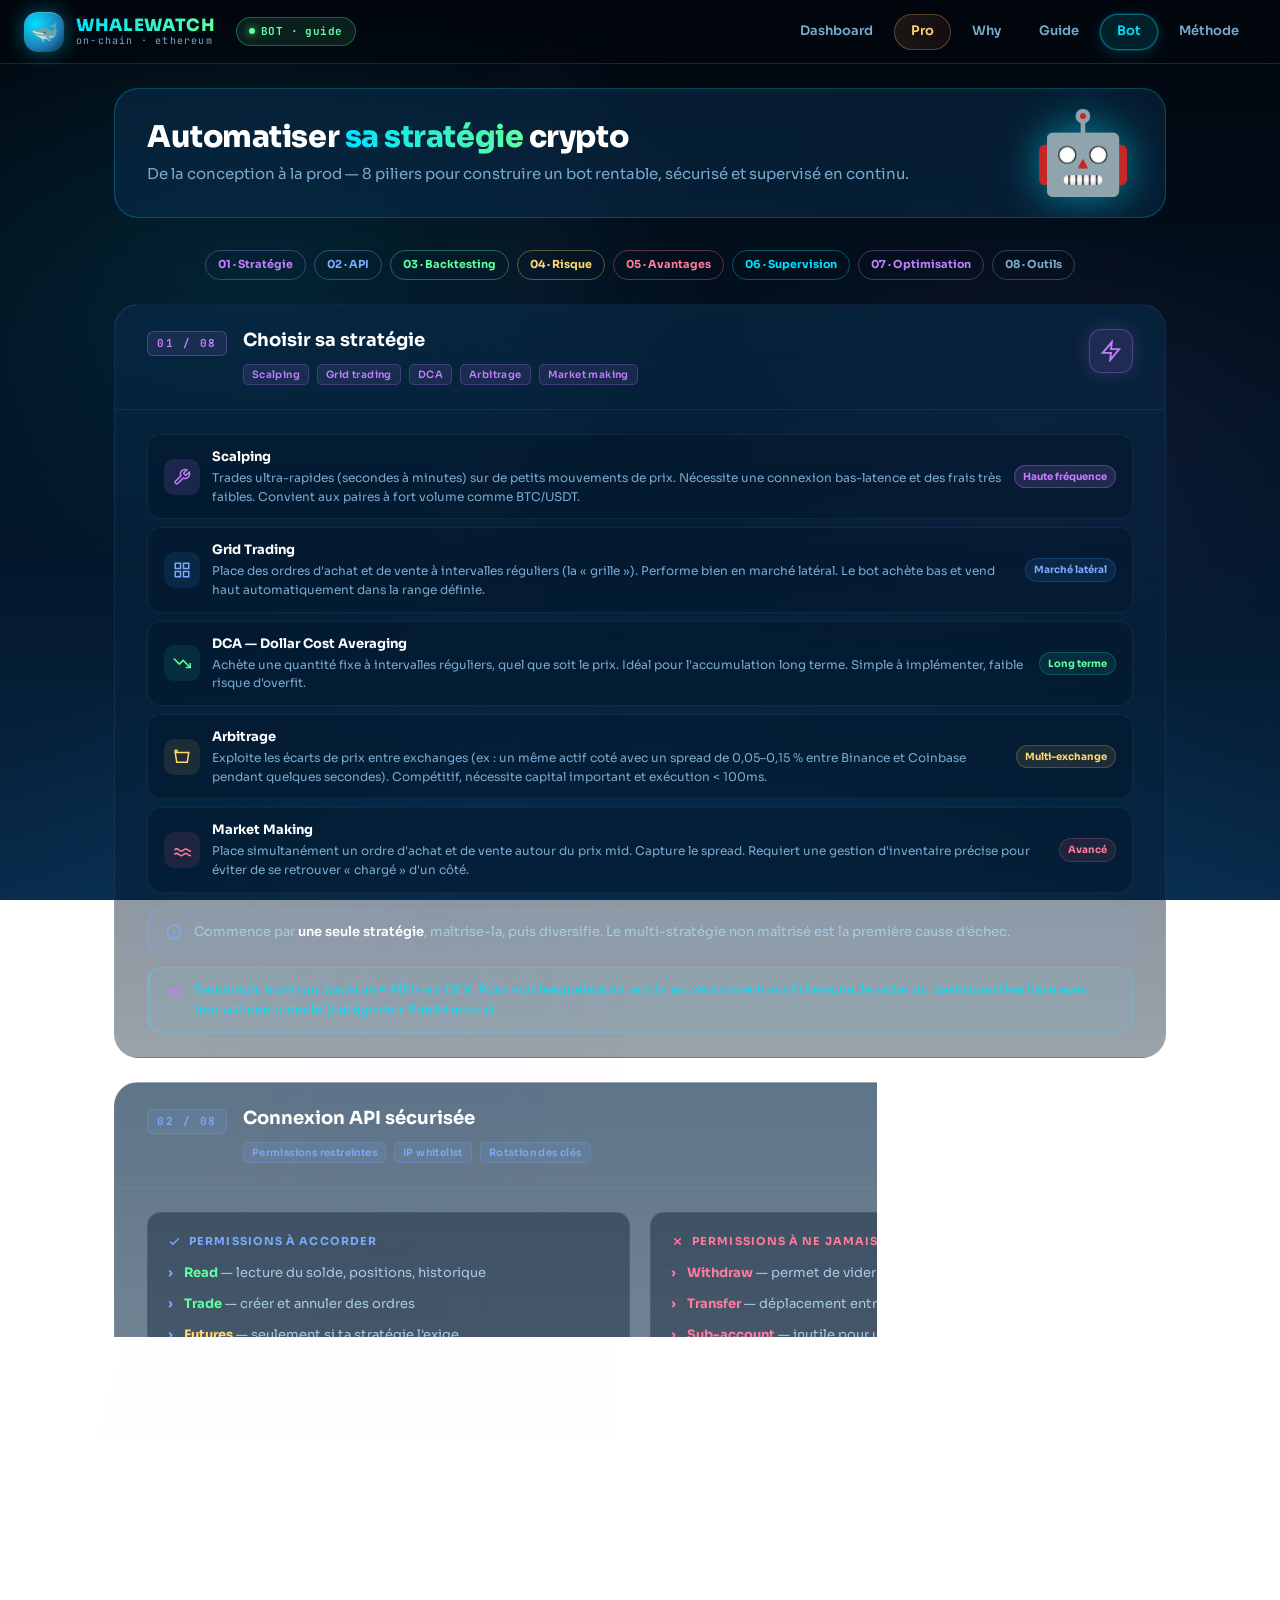
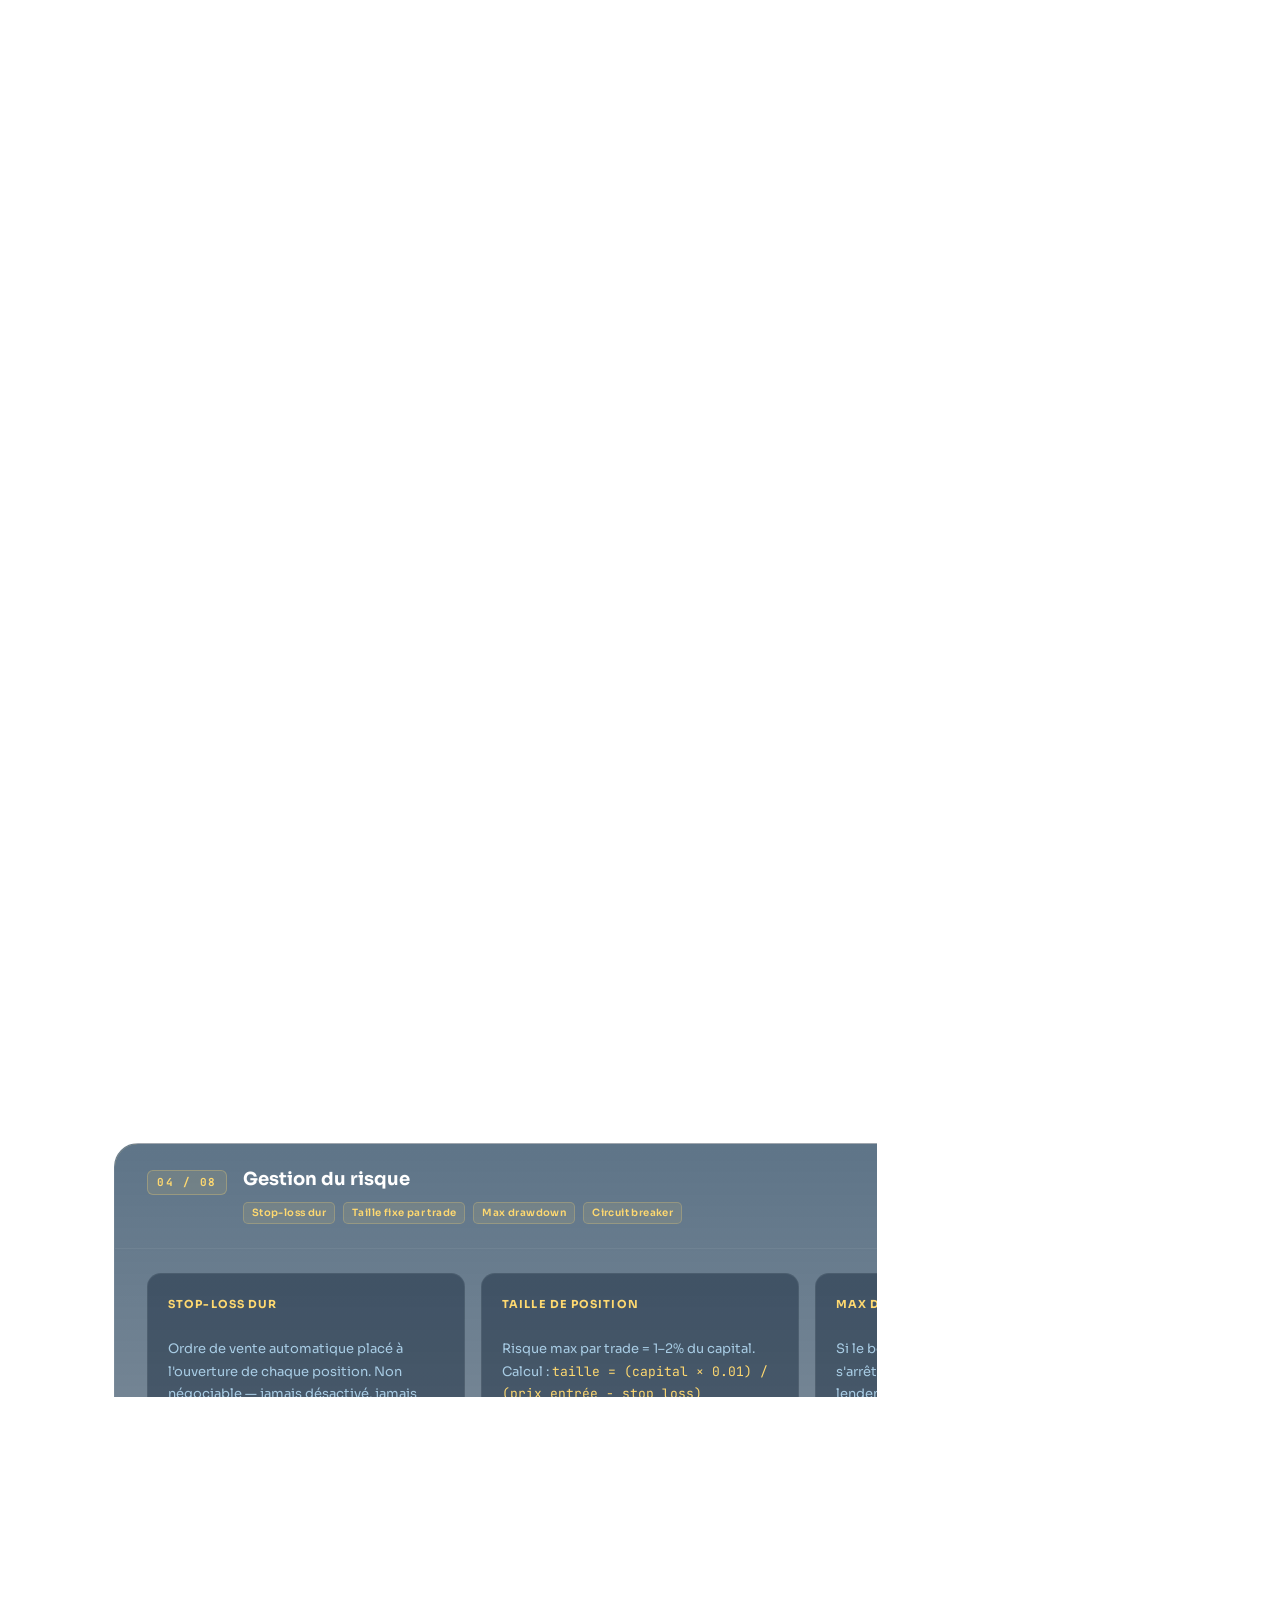
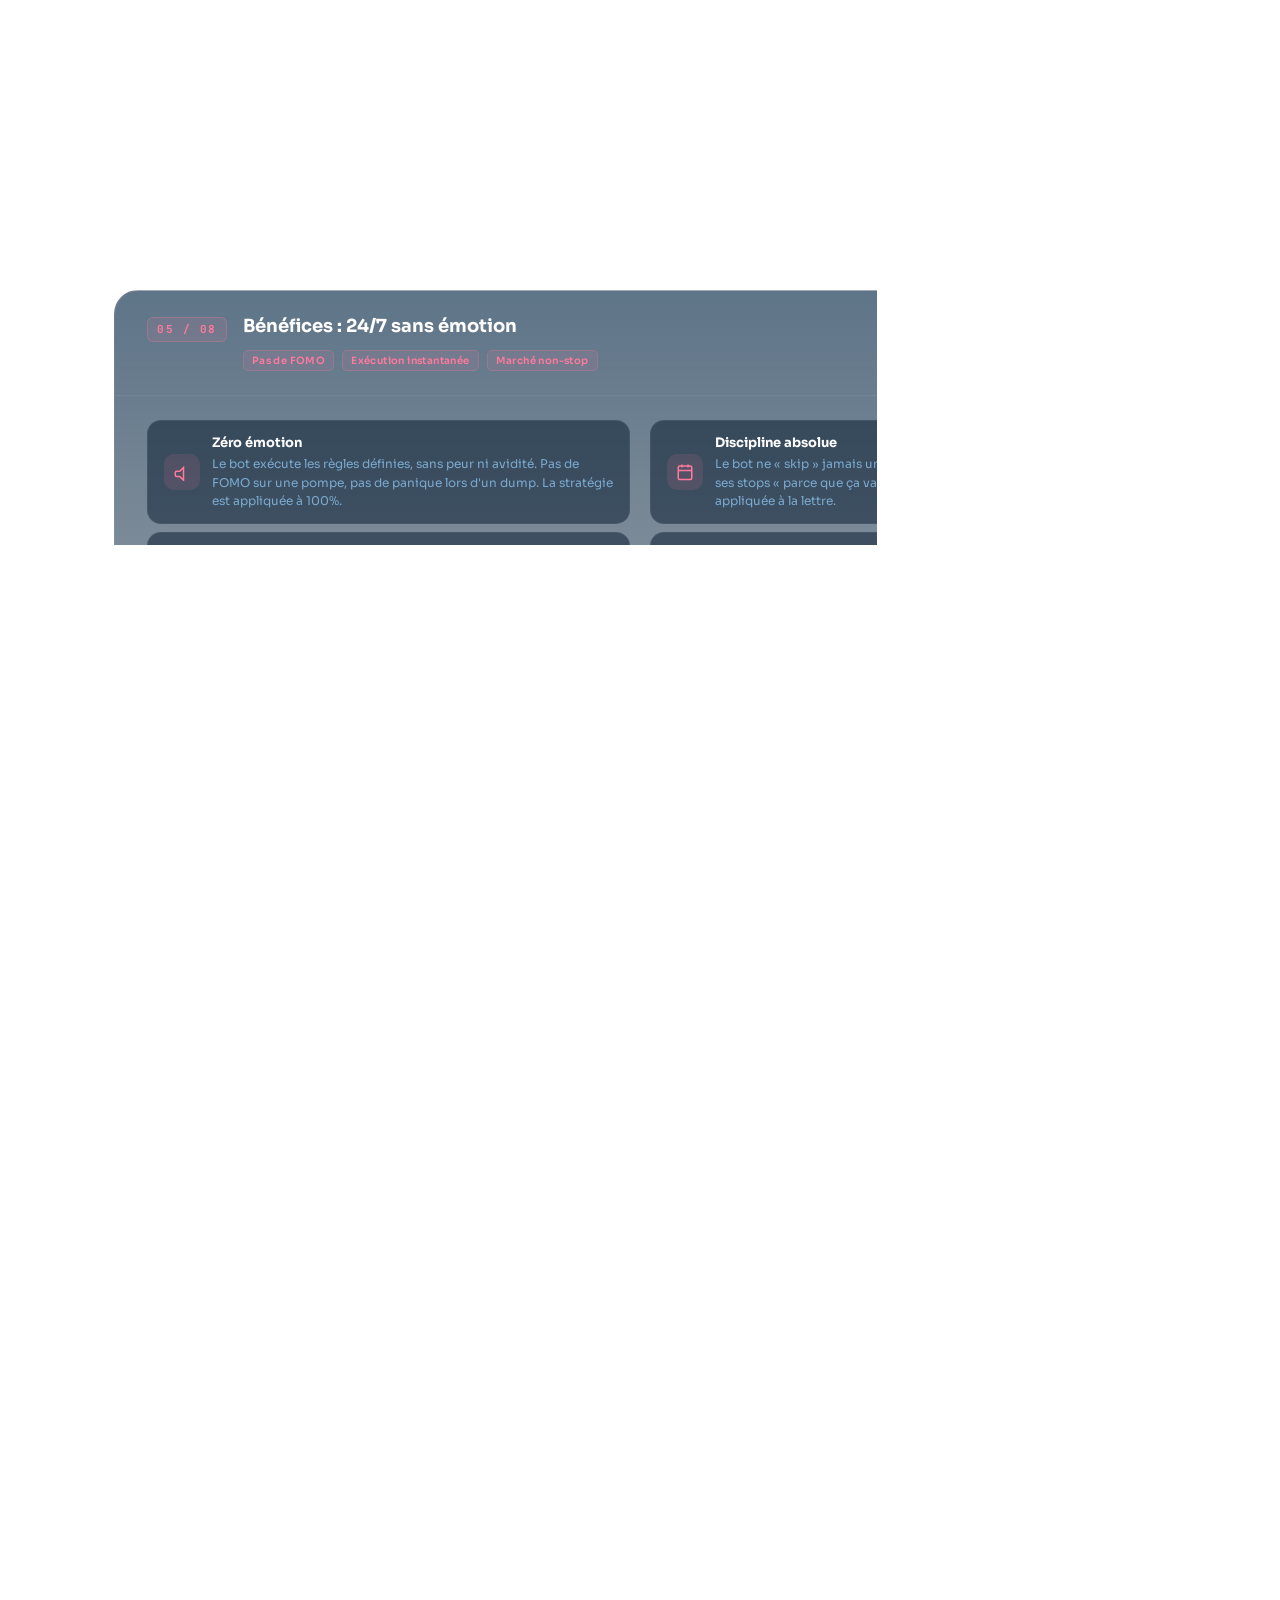
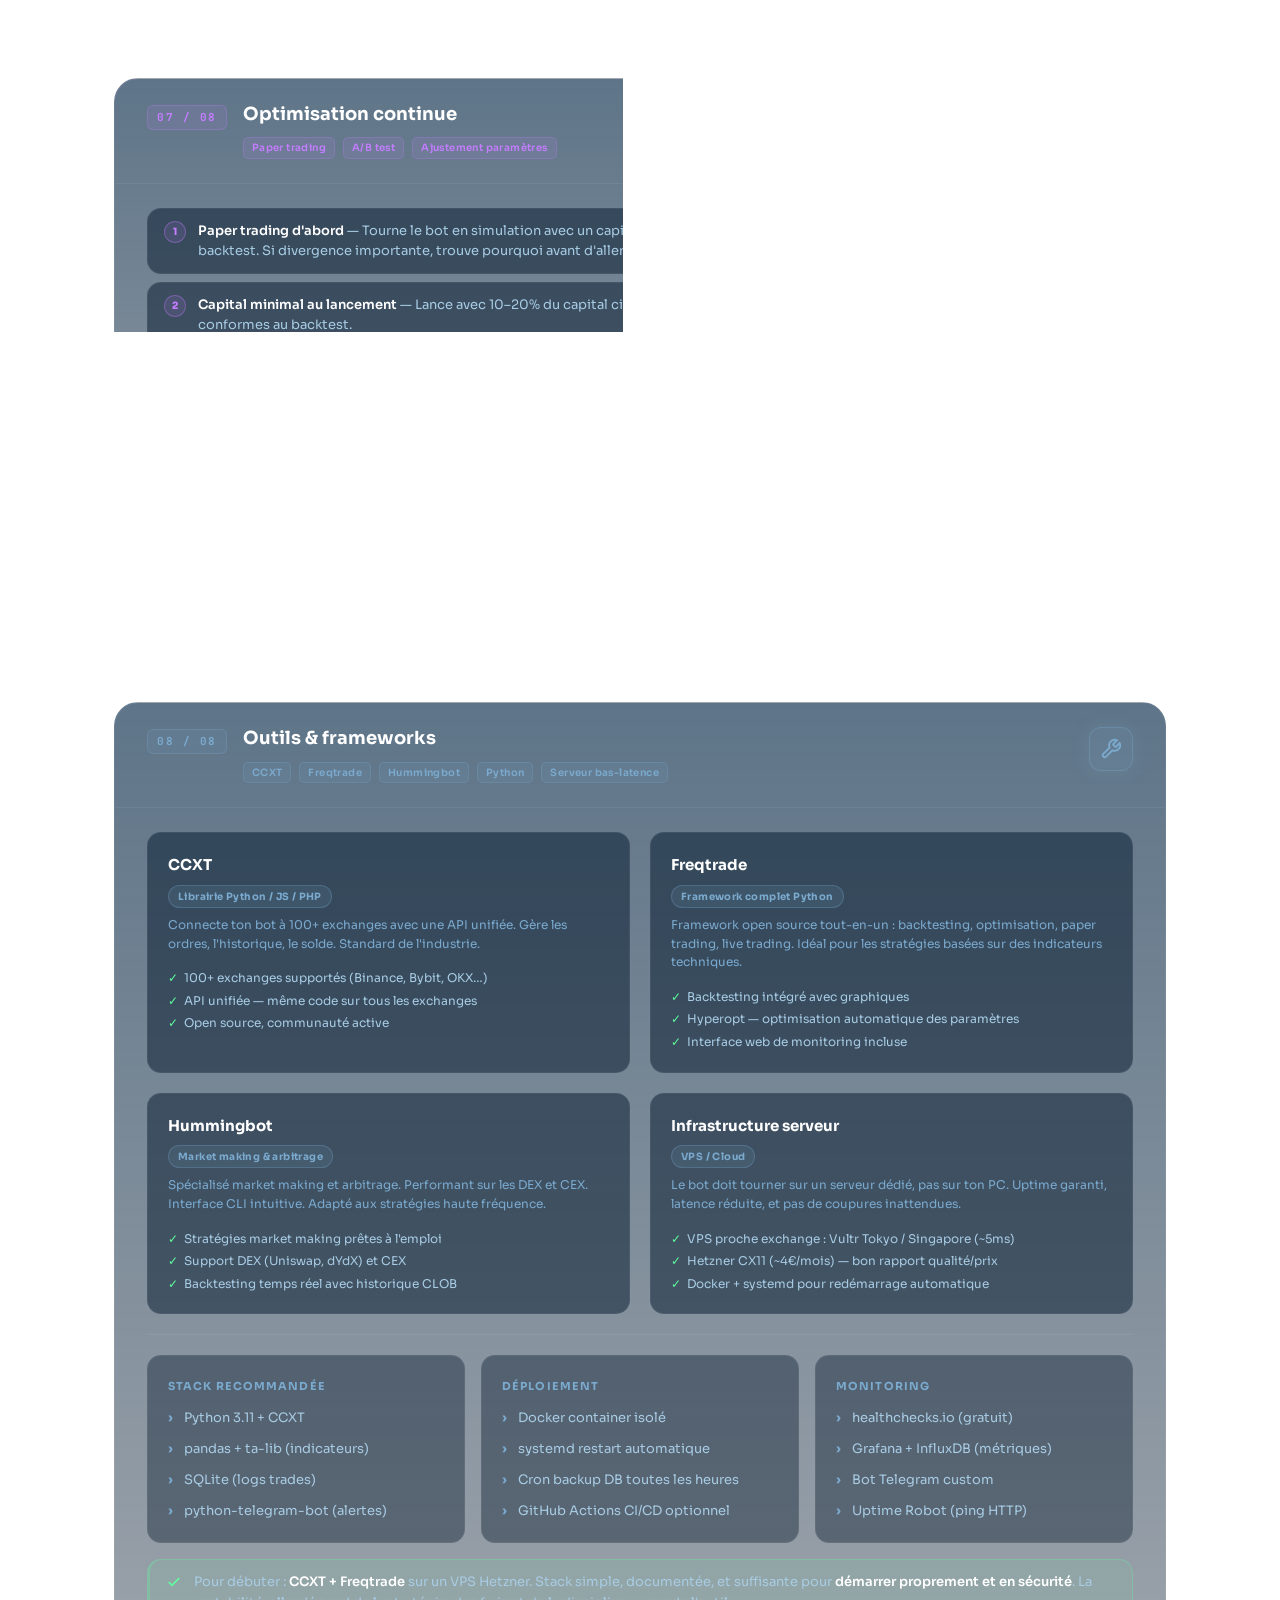
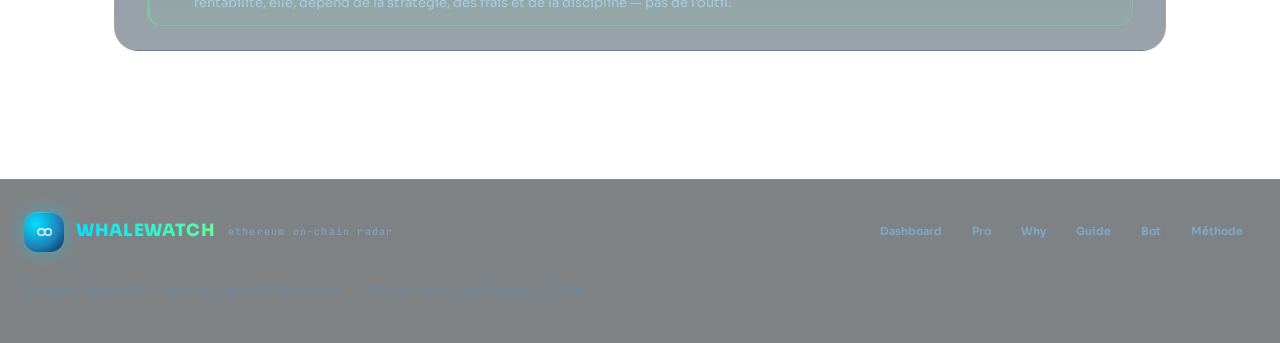
==== commit b4370b3b: "feat(p1+p2): audit fixes complet — crédibilité, méthodologie, polish P1.1 — Filtre/badges infrastruc" ====
--- a/static/bot.html
+++ b/static/bot.html
@@ -53,12 +53,13 @@
       </span>
     </a>
     <span class="live-chip">BOT · guide</span>
-    <nav class="nav" style="margin-left:auto">
-      <a href="/"      class="nav-link">🏠 Dashboard</a>
-      <a href="/pro/live"   class="nav-link nav-link--pro">⚡ Pro</a>
-      <a href="/guide" class="nav-link">📘 Guide</a>
-      <a href="/bot"   class="nav-link is-active">🤖 Bot</a>
-      <a href="/why"   class="nav-link">🌊 Why</a>
+    <nav class="nav" style="margin-left:auto" aria-label="Navigation principale">
+      <a href="/"            class="nav-link">Dashboard</a>
+      <a href="/pro/live"    class="nav-link nav-link--pro">Pro</a>
+      <a href="/why"         class="nav-link">Why</a>
+      <a href="/guide"       class="nav-link">Guide</a>
+      <a href="/bot"         class="nav-link is-active">Bot</a>
+      <a href="/methodology" class="nav-link">Méthode</a>
     </nav>
   </div>
   <div id="read-progress" class="read-bar"></div>
@@ -175,6 +176,11 @@
           <svg viewBox="0 0 24 24" fill="none" stroke="currentColor" stroke-width="2"><circle cx="12" cy="12" r="10"/><line x1="12" y1="16" x2="12" y2="12"/><line x1="12" y1="8" x2="12.01" y2="8"/></svg>
           <span>Commence par <strong>une seule stratégie</strong>, maîtrise-la, puis diversifie. Le multi-stratégie non maîtrisé est la première cause d'échec.</span>
         </div>
+        <!-- P2.3 — lien éducatif → produit -->
+        <div class="alert mt-3" style="background:rgba(75,212,255,.05);border-color:rgba(75,212,255,.30);color:var(--cyan)">
+          <svg viewBox="0 0 24 24" fill="none" stroke="currentColor" stroke-width="2"><path d="M2 12c2-2 4-2 6 0s4 2 6 0 4-2 6 0 4 2 6 0"/><path d="M2 18c2-2 4-2 6 0s4 2 6 0 4-2 6 0 4 2 6 0"/></svg>
+          <span>Sandwich, frontrun, backrun = MEV sur DEX. Pour voir lesquels sont actifs <em>en ce moment</em> sur Ethereum, le <a href="/" style="color:var(--cyan);text-decoration:underline">radar du dashboard</a> les liste avec leur volume cumulé (catégorie « Prédateurs »).</span>
+        </div>
       </div>
     </section>
 
@@ -640,7 +646,7 @@
         </div>
         <div class="alert alert--success mt-4">
           <svg viewBox="0 0 24 24" fill="none" stroke="currentColor" stroke-width="2.5"><polyline points="20 6 9 17 4 12"/></svg>
-          <span>Pour débuter : <strong>CCXT + Freqtrade</strong> sur un VPS Hetzner. Stack simple, documentée, et suffisante pour aller profitable rapidement.</span>
+          <span>Pour débuter : <strong>CCXT + Freqtrade</strong> sur un VPS Hetzner. Stack simple, documentée, et suffisante pour <strong>démarrer proprement et en sécurité</strong>. La rentabilité, elle, dépend de la stratégie, des frais et de la discipline — pas de l'outil.</span>
         </div>
       </div>
     </section>
@@ -663,12 +669,14 @@
       <span class="brand-sub">Ethereum On-Chain Radar</span>
     </a>
     <nav class="nav">
-      <a href="/"      class="nav-link">Dashboard</a>
-      <a href="/guide" class="nav-link">Guide</a>
-      <a href="/bot"   class="nav-link">Bot</a>
-      <a href="/why"   class="nav-link">Why</a>
+      <a href="/"            class="nav-link">Dashboard</a>
+      <a href="/pro/live"    class="nav-link">Pro</a>
+      <a href="/why"         class="nav-link">Why</a>
+      <a href="/guide"       class="nav-link">Guide</a>
+      <a href="/bot"         class="nav-link">Bot</a>
+      <a href="/methodology" class="nav-link">Méthode</a>
     </nav>
-    <p class="site-footer-tag">L'information on-chain, pour tous.</p>
+    <p class="site-footer-tag">Contenu éducatif — pas un conseil financier · DEX on-chain seulement · DYOR</p>
   </div>
 </footer>
 
--- a/static/assets/whale.css
+++ b/static/assets/whale.css
@@ -670,12 +670,18 @@
   white-space: nowrap;
   border: 1px solid;
 }
-.tag--mev   { background: rgba(255,122,156,.10); color: #ffadc1; border-color: rgba(255,122,156,.30); }
-.tag--dex   { background: rgba(122,169,255,.10); color: #adc8ff; border-color: rgba(122,169,255,.30); }
-.tag--mm    { background: rgba(196,125,255,.10); color: #dab5ff; border-color: rgba(196,125,255,.30); }
-.tag--sc    { background: rgba(255,217,112,.10); color: #ffe39a; border-color: rgba(255,217,112,.30); }
-.tag--other { background: rgba(123,170,207,.10); color: #b8d3e4; border-color: rgba(123,170,207,.25); }
-.tag--unk   { background: rgba(78,122,158,.18); color: #98b6ce; border-color: rgba(78,122,158,.30); }
+.tag--mev    { background: rgba(255,122,156,.10); color: #ffadc1; border-color: rgba(255,122,156,.30); }
+.tag--dex    { background: rgba(122,169,255,.10); color: #adc8ff; border-color: rgba(122,169,255,.30); }
+.tag--mm     { background: rgba(196,125,255,.10); color: #dab5ff; border-color: rgba(196,125,255,.30); }
+.tag--sc     { background: rgba(255,217,112,.10); color: #ffe39a; border-color: rgba(255,217,112,.30); }
+.tag--other  { background: rgba(123,170,207,.10); color: #b8d3e4; border-color: rgba(123,170,207,.25); }
+.tag--unk    { background: rgba(78,122,158,.18); color: #98b6ce; border-color: rgba(78,122,158,.30); }
+/* P1.1 — distinguer infrastructure (CEX/Bridge/Router) du vrai alpha (EOA) */
+.tag--router { background: rgba(122,169,255,.10); color: #adc8ff; border-color: rgba(122,169,255,.30); }
+.tag--bridge { background: rgba(255,176,80,.10);  color: #ffd6a0; border-color: rgba(255,176,80,.30);  }
+.tag--cex    { background: rgba(255,160,80,.12);  color: #ffd3a8; border-color: rgba(255,160,80,.32);  }
+.tag--eoa    { background: rgba(46,212,168,.10);  color: #9affc1; border-color: rgba(46,212,168,.30);  }
+.tag--infra  { opacity: .92; }
 
 .badge{
   display: inline-block;
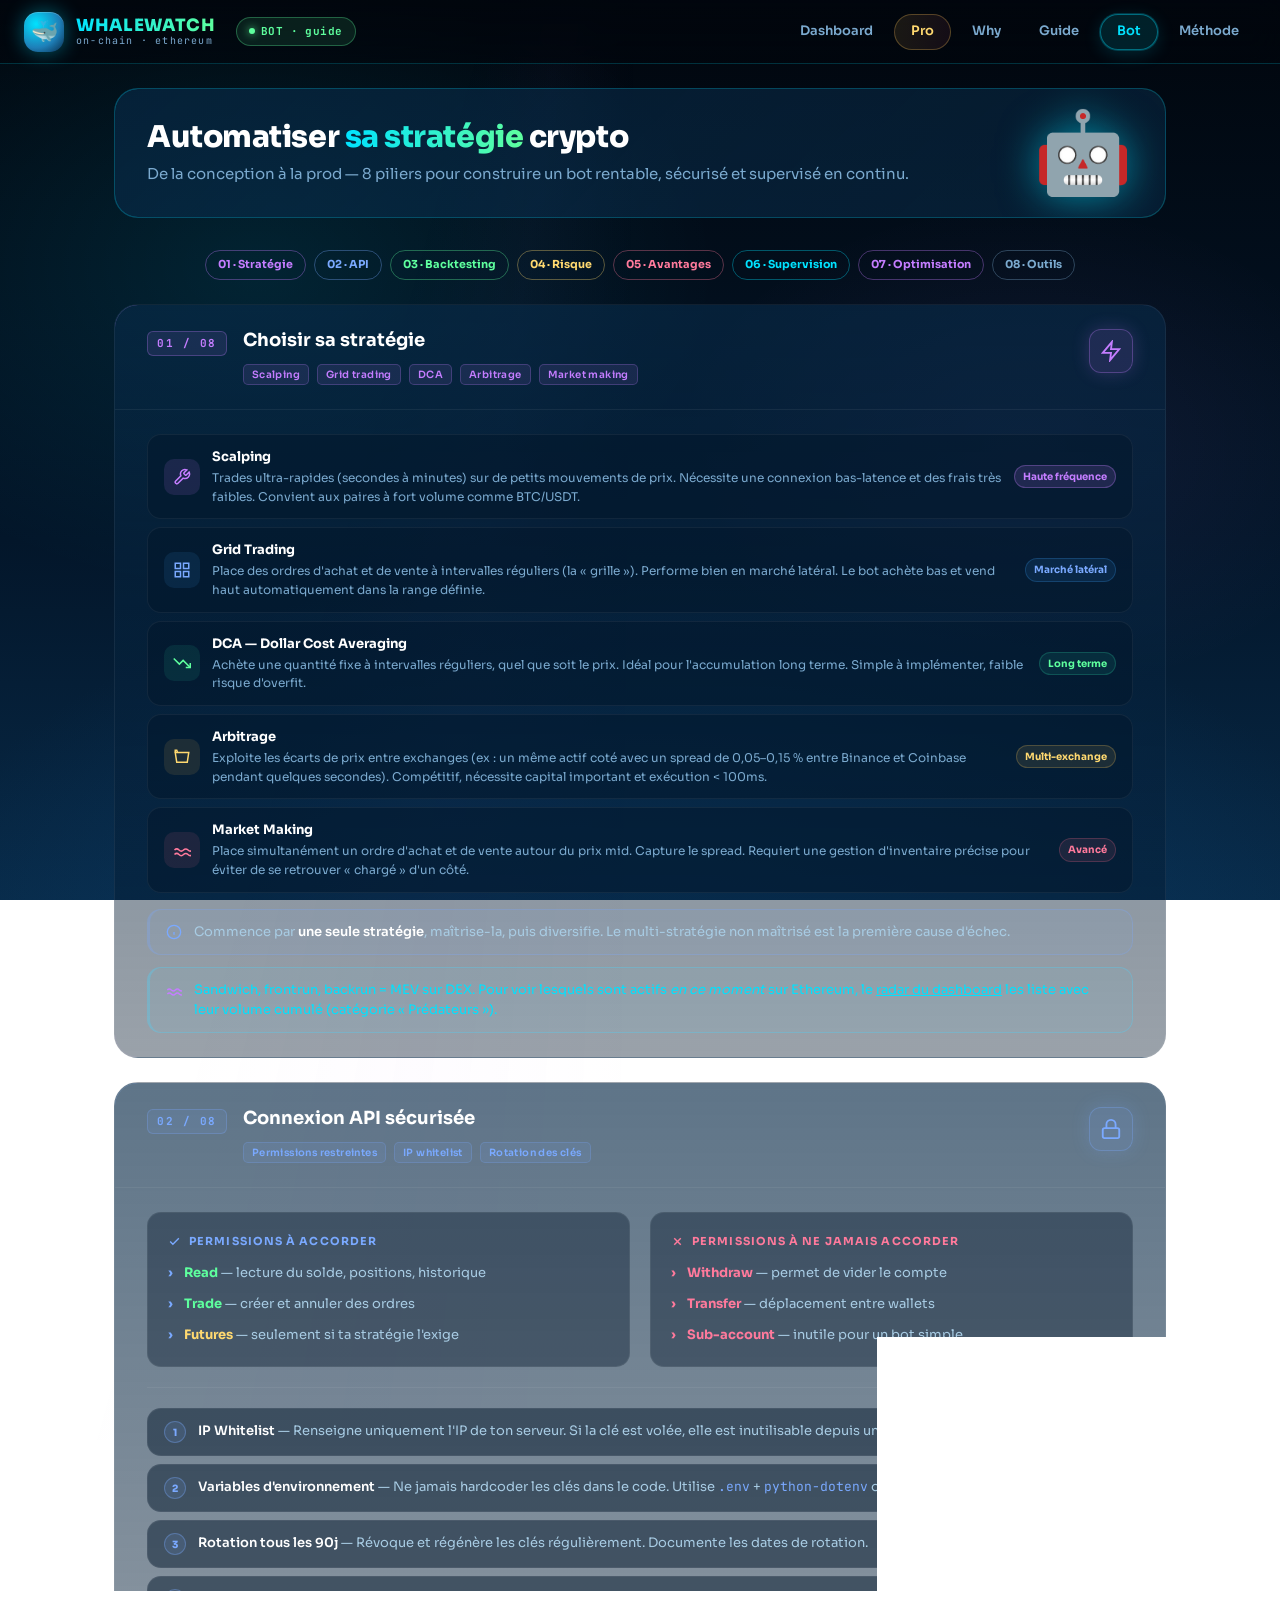
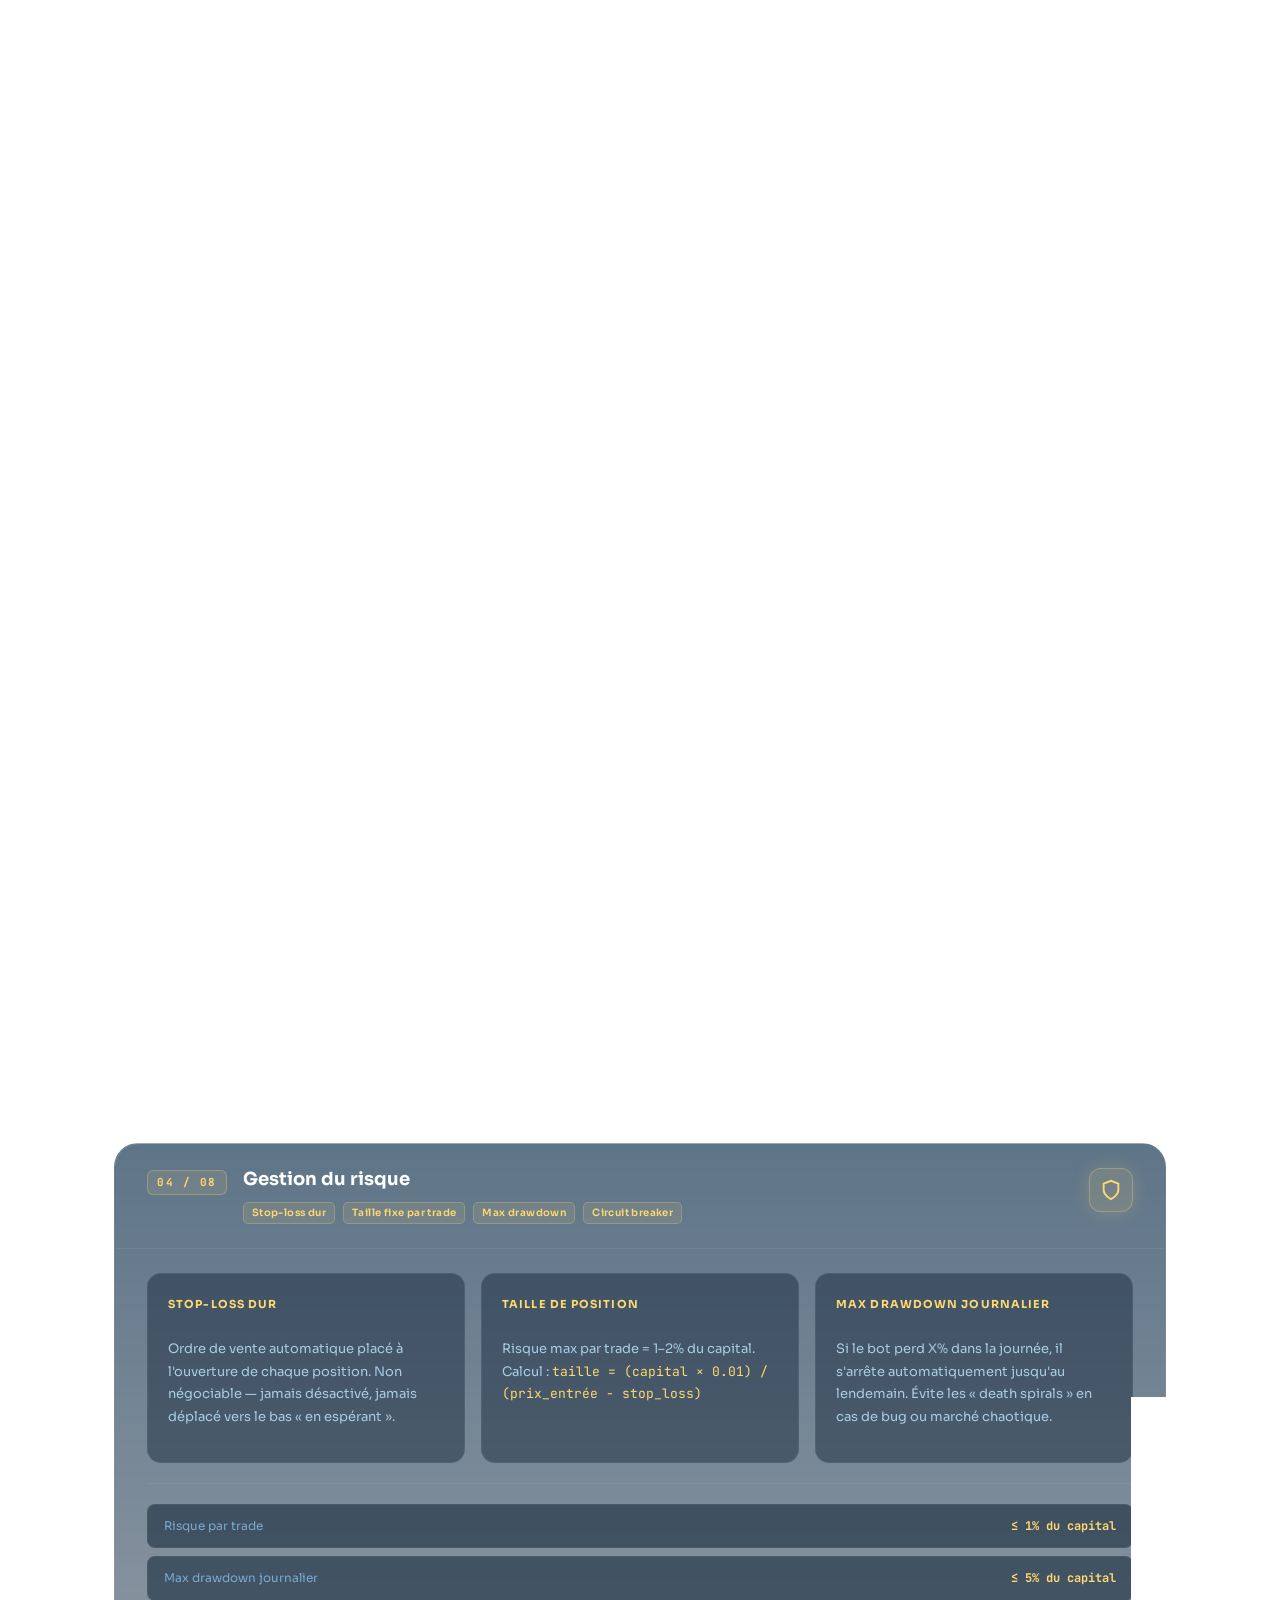
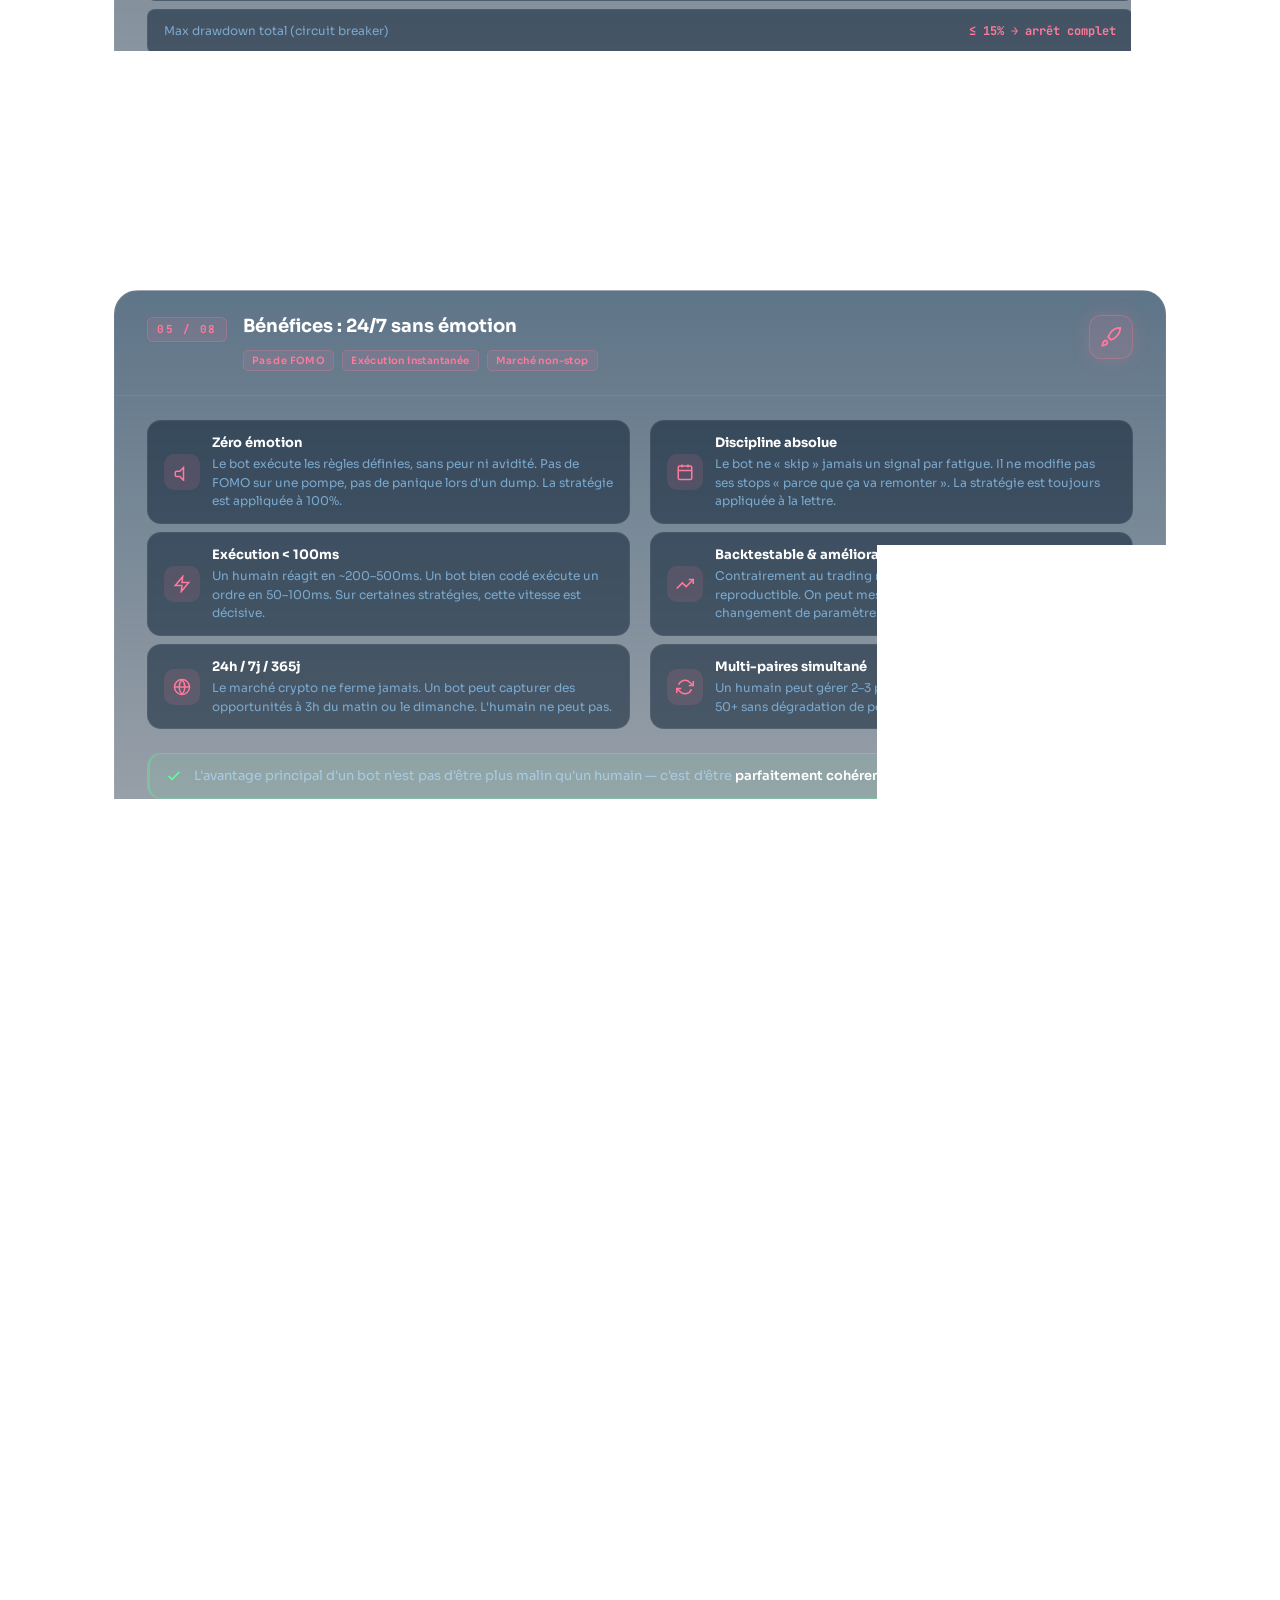
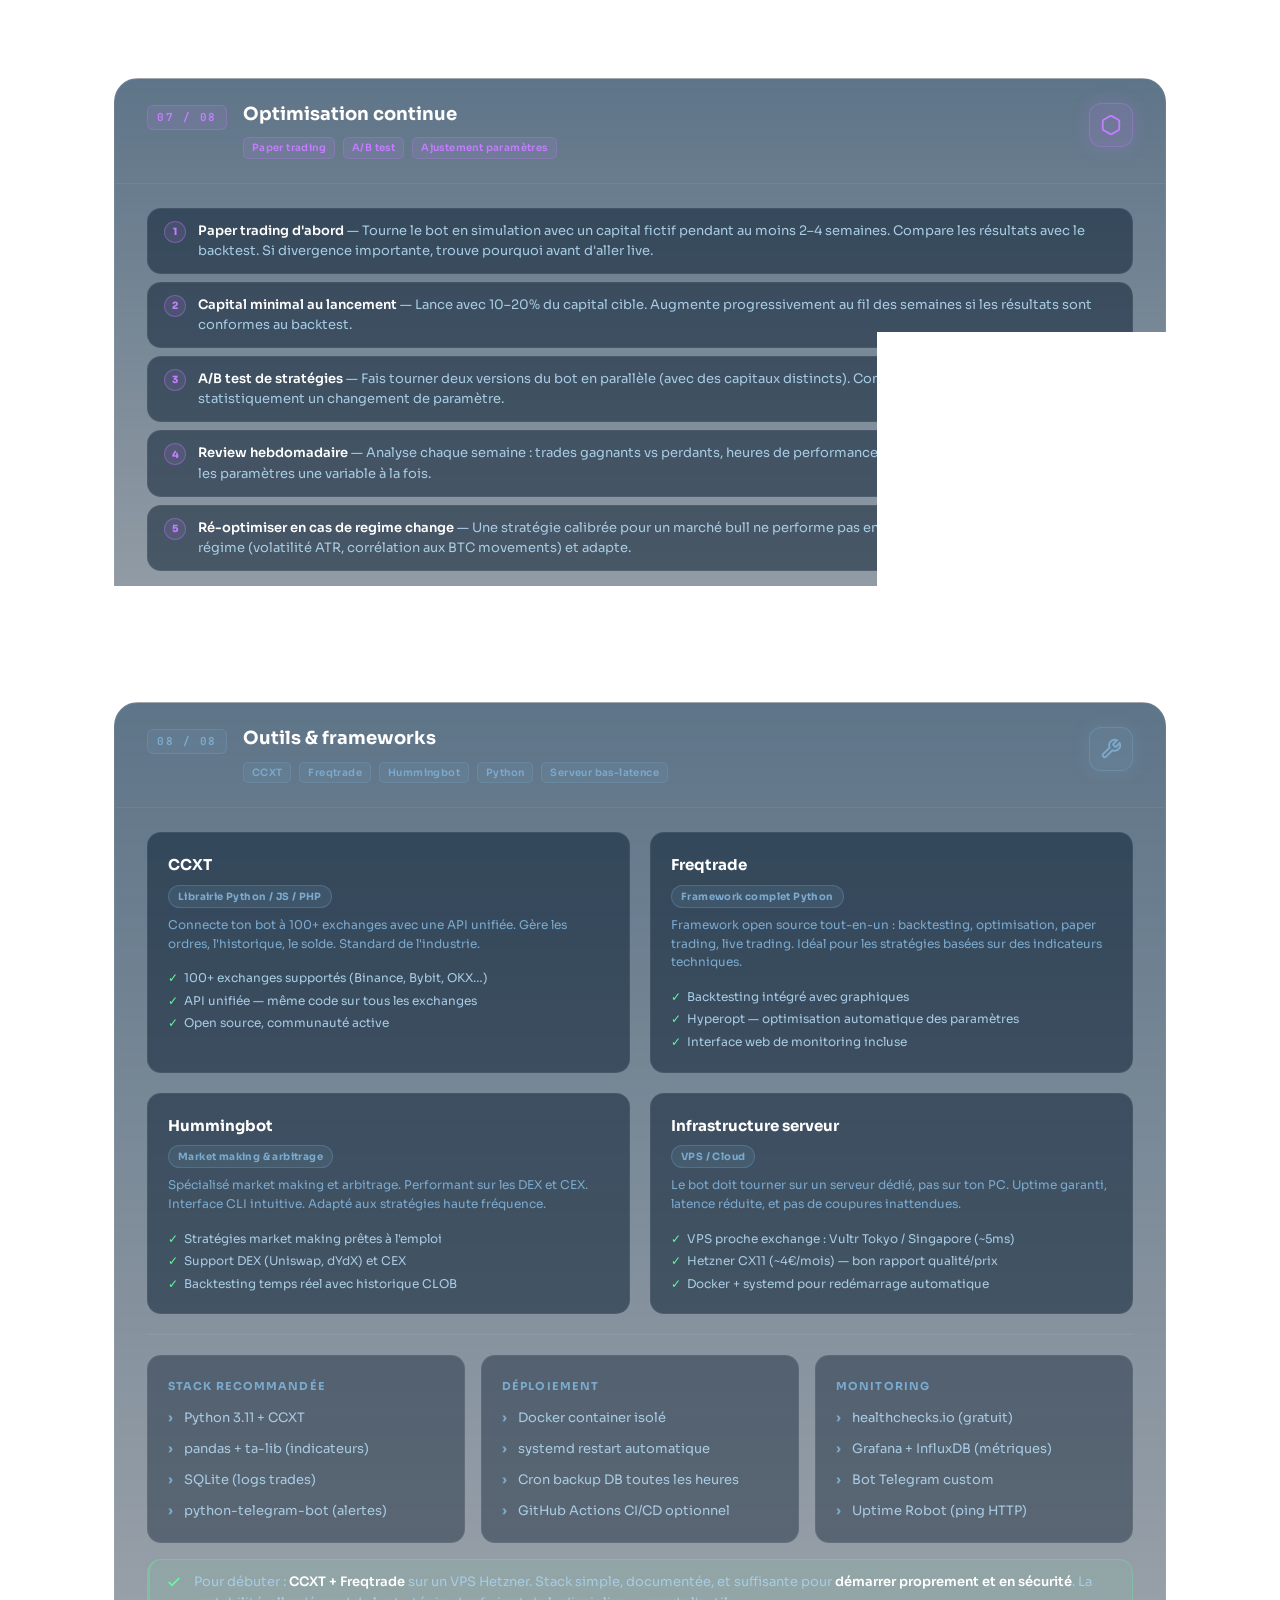
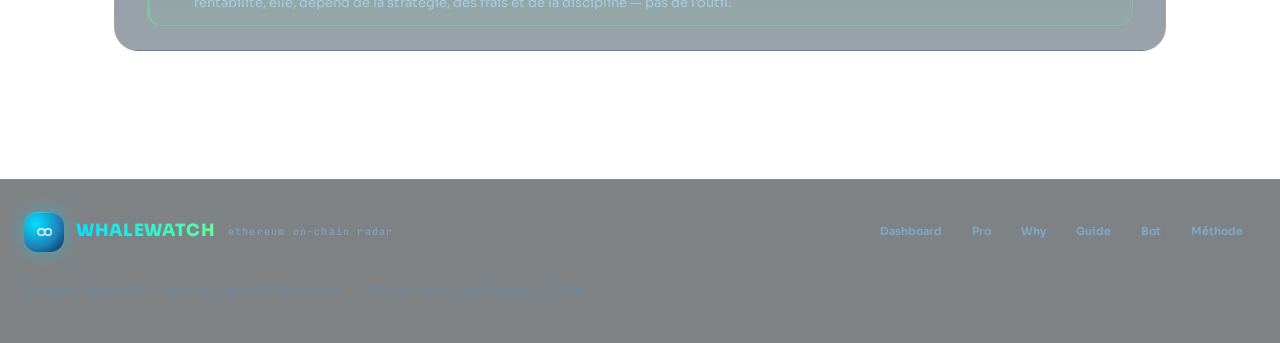
==== commit d8135a26: "perf(P1.8): og.png 711 KiB → og.jpg 67 KiB (-91%) L'image Open Graph représentait l'essentiel du gai" ====
--- a/static/bot.html
+++ b/static/bot.html
@@ -12,13 +12,13 @@
   <meta property="og:url" content="https://whalewatchapp.io/bot" />
   <meta property="og:title" content="Guide Trading Bot — WhaleWatch" />
   <meta property="og:description" content="DCA, grid, arbitrage, market making. Démarrer en sécurité, sans promesse de gain." />
-  <meta property="og:image" content="https://whalewatchapp.io/static/assets/og.png" />
+  <meta property="og:image" content="https://whalewatchapp.io/static/assets/og.jpg" />
   <meta property="og:image:width" content="1200" />
   <meta property="og:image:height" content="630" />
   <meta name="twitter:card" content="summary_large_image" />
   <meta name="twitter:title" content="Guide Trading Bot — WhaleWatch" />
   <meta name="twitter:description" content="DCA, grid, arbitrage, market making — les bases pour démarrer." />
-  <meta name="twitter:image" content="https://whalewatchapp.io/static/assets/og.png" />
+  <meta name="twitter:image" content="https://whalewatchapp.io/static/assets/og.jpg" />
   <link rel="preconnect" href="https://fonts.googleapis.com">
   <link href="https://fonts.googleapis.com/css2?family=Sora:wght@400;500;600;700;800&family=JetBrains+Mono:wght@400;500&display=swap" rel="stylesheet">
   <link rel="stylesheet" href="/static/assets/whale.css">
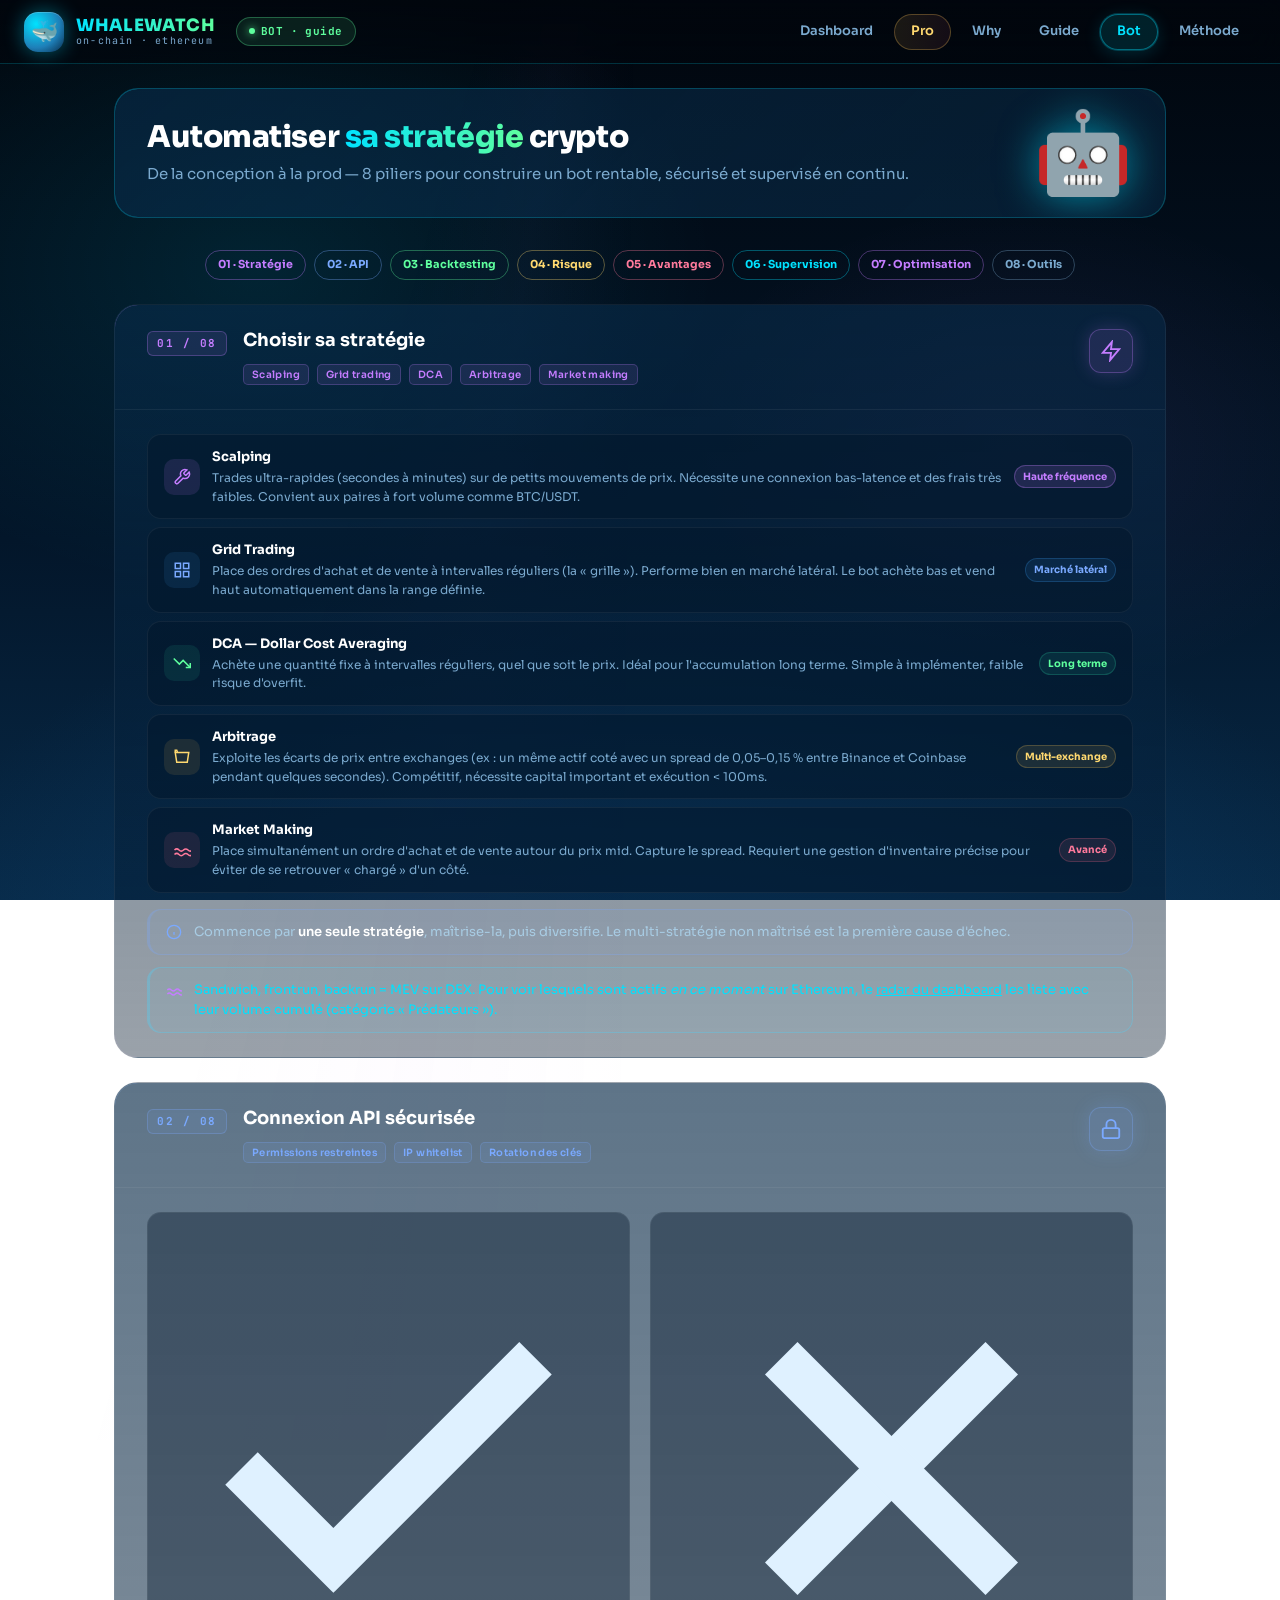
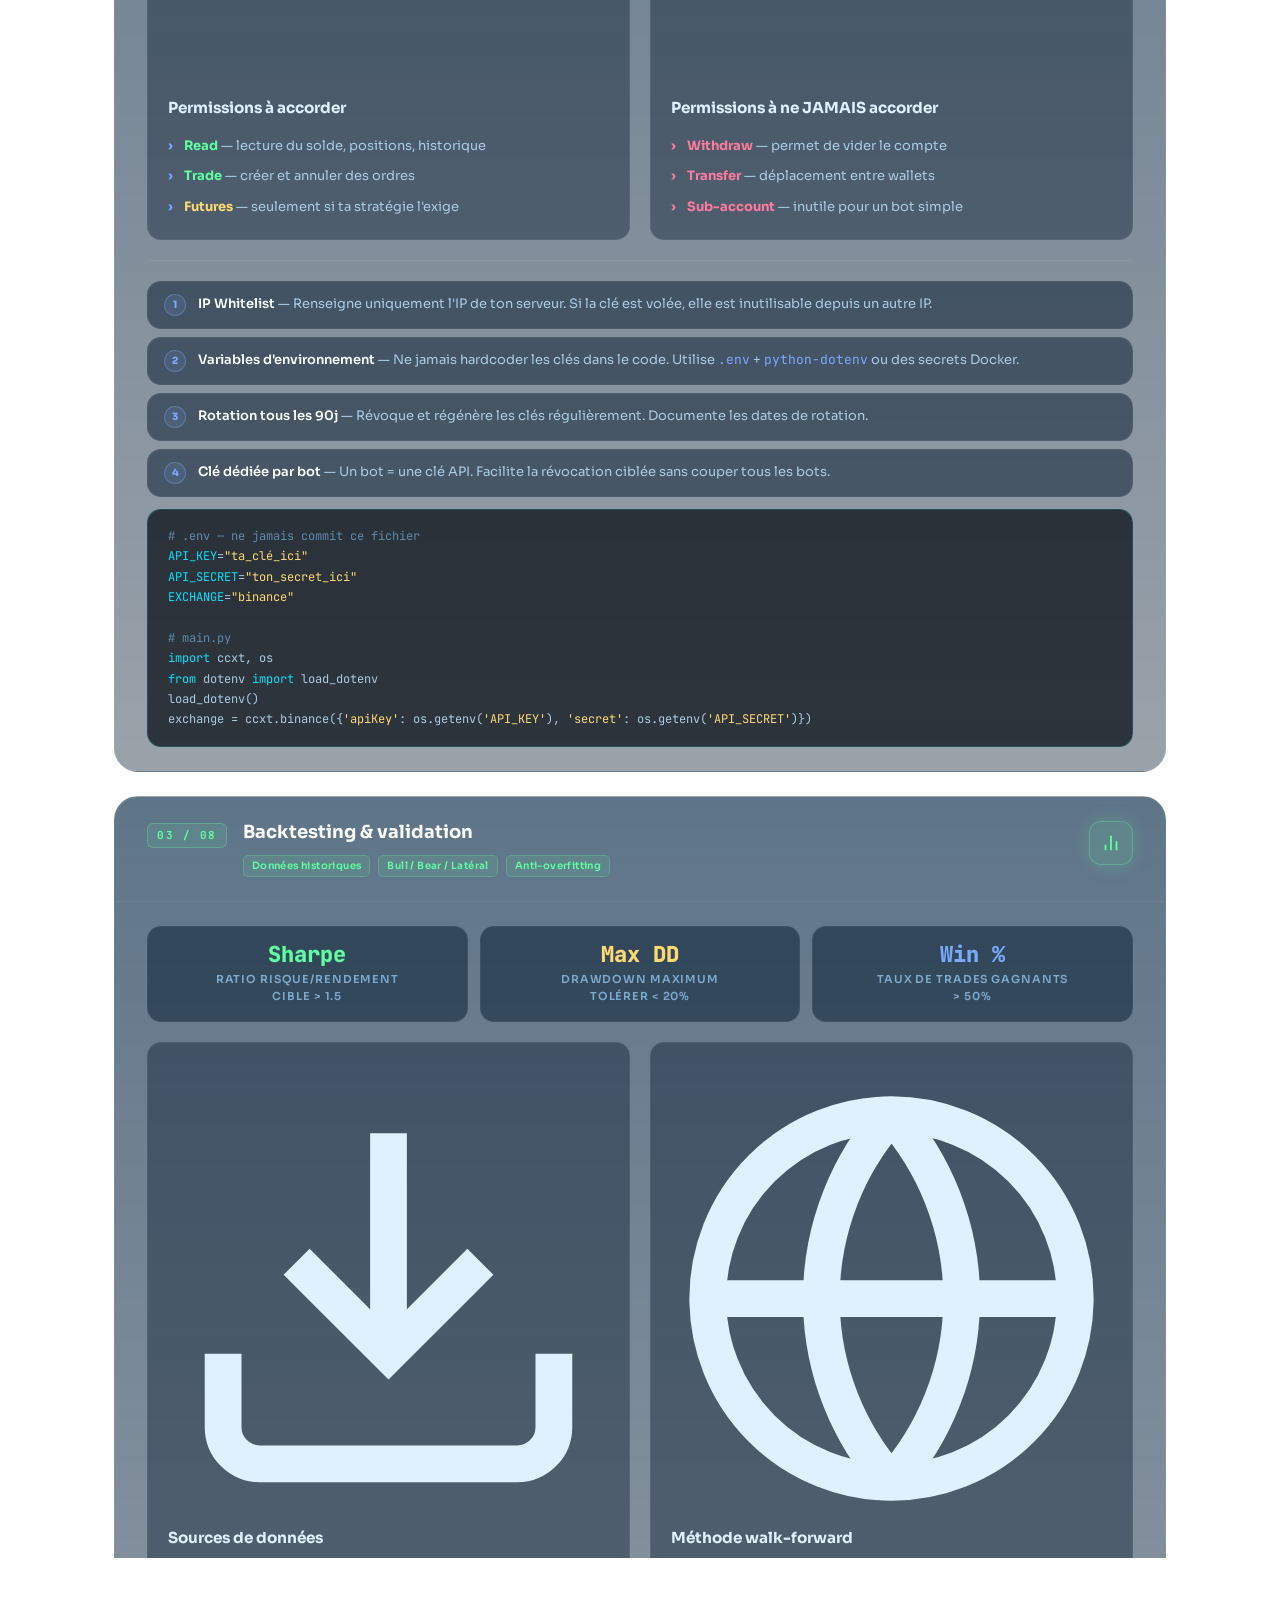
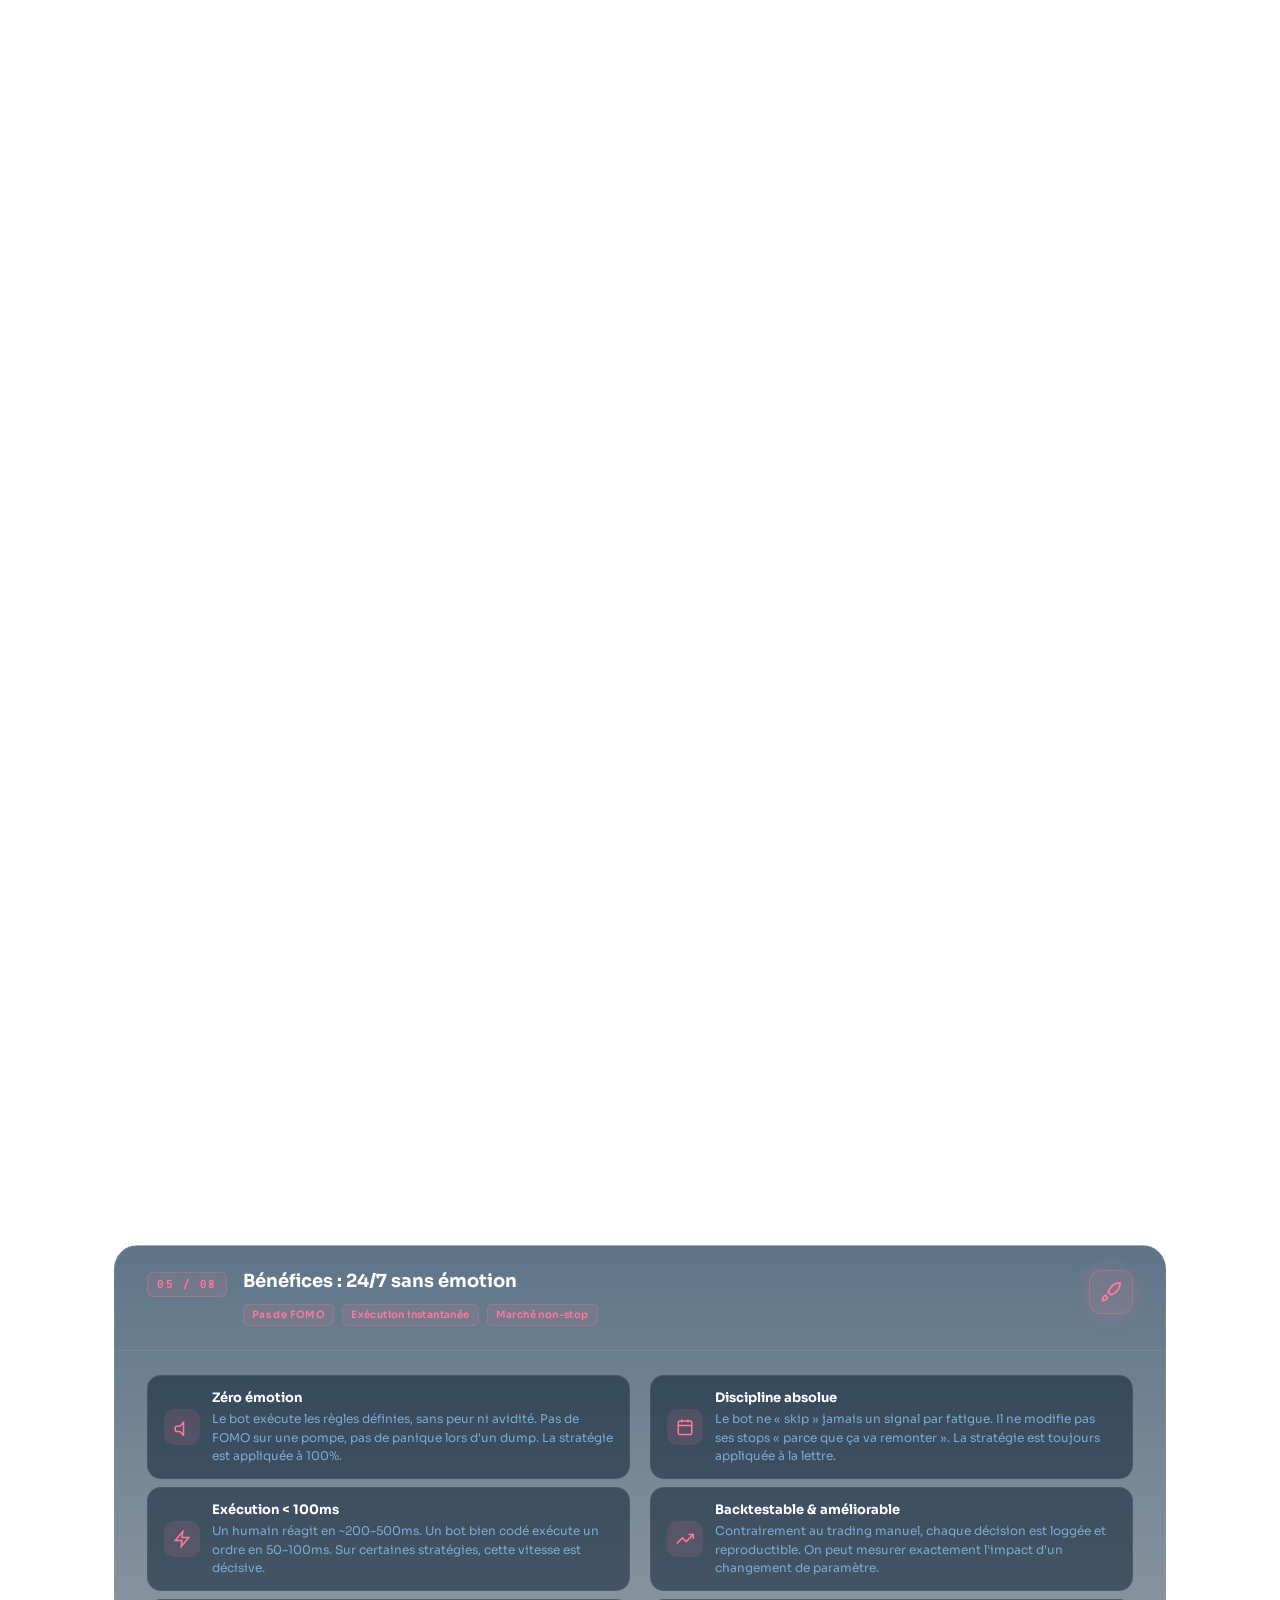
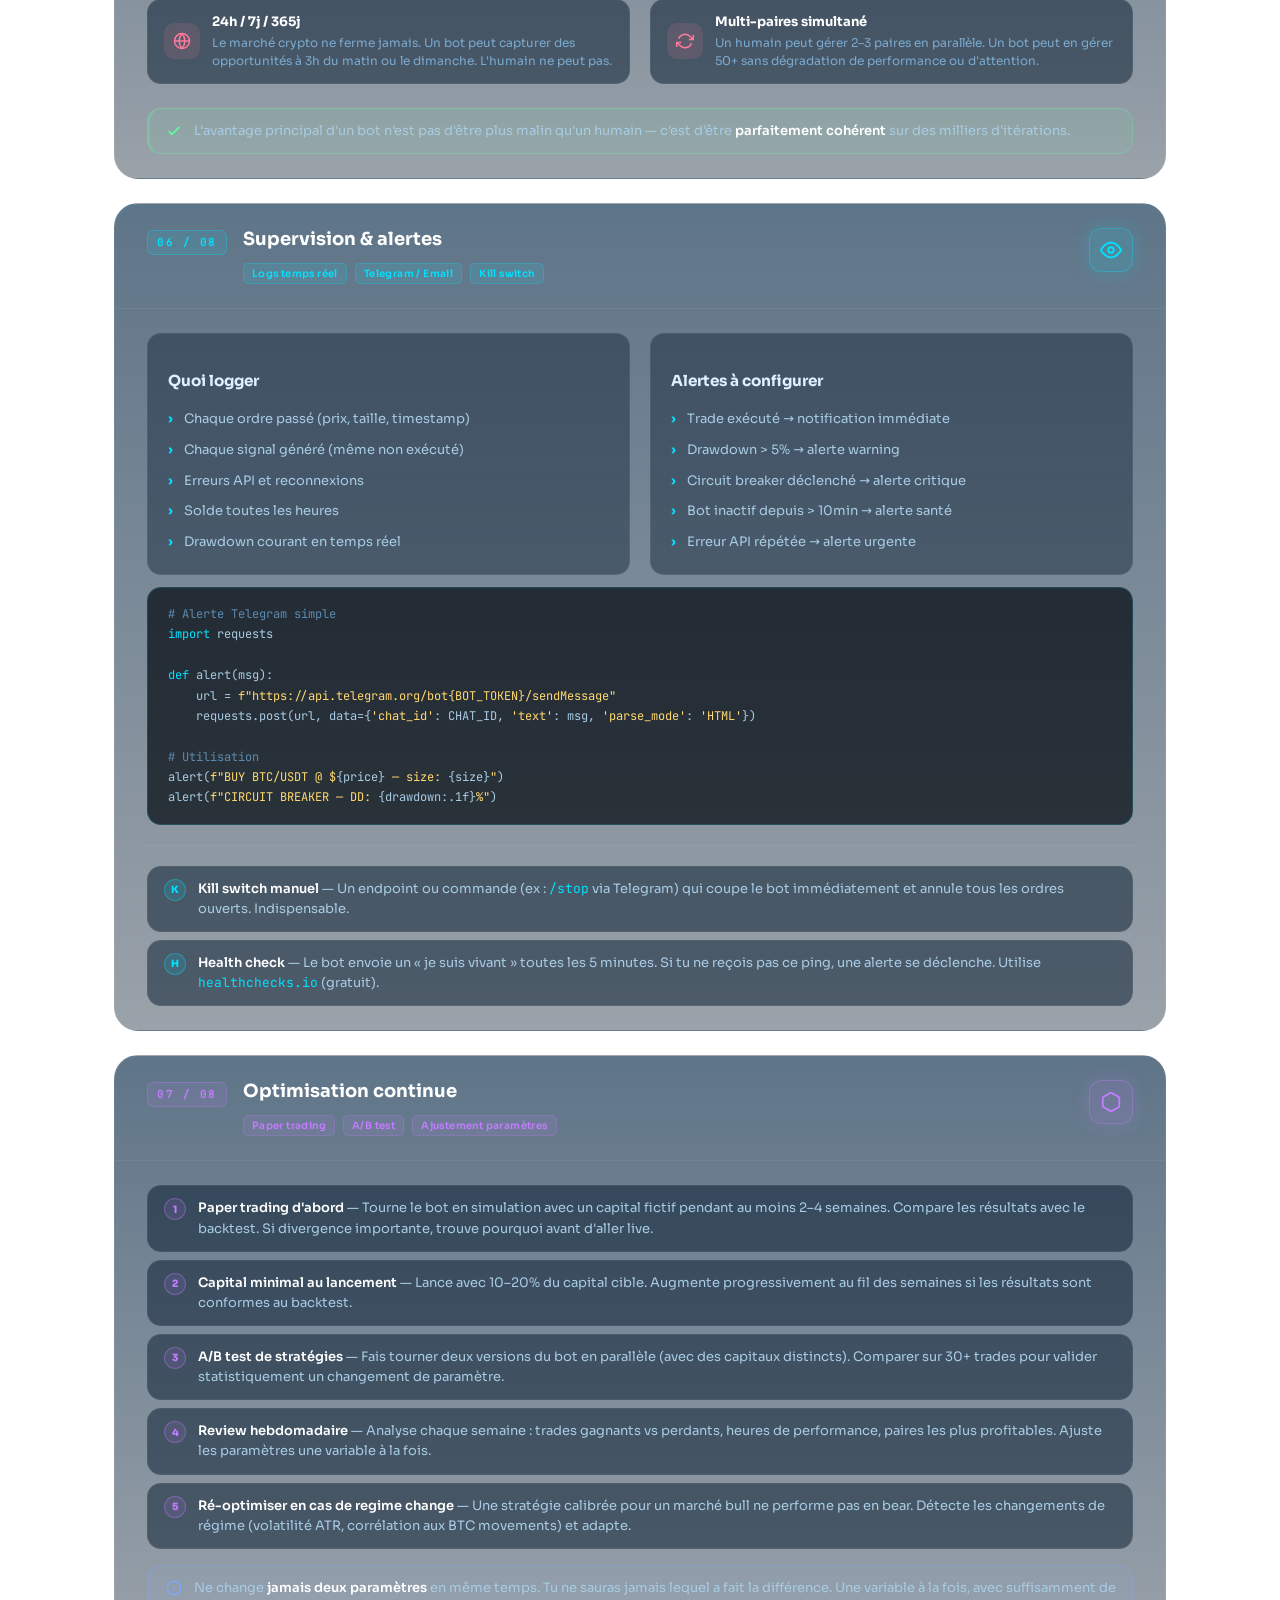
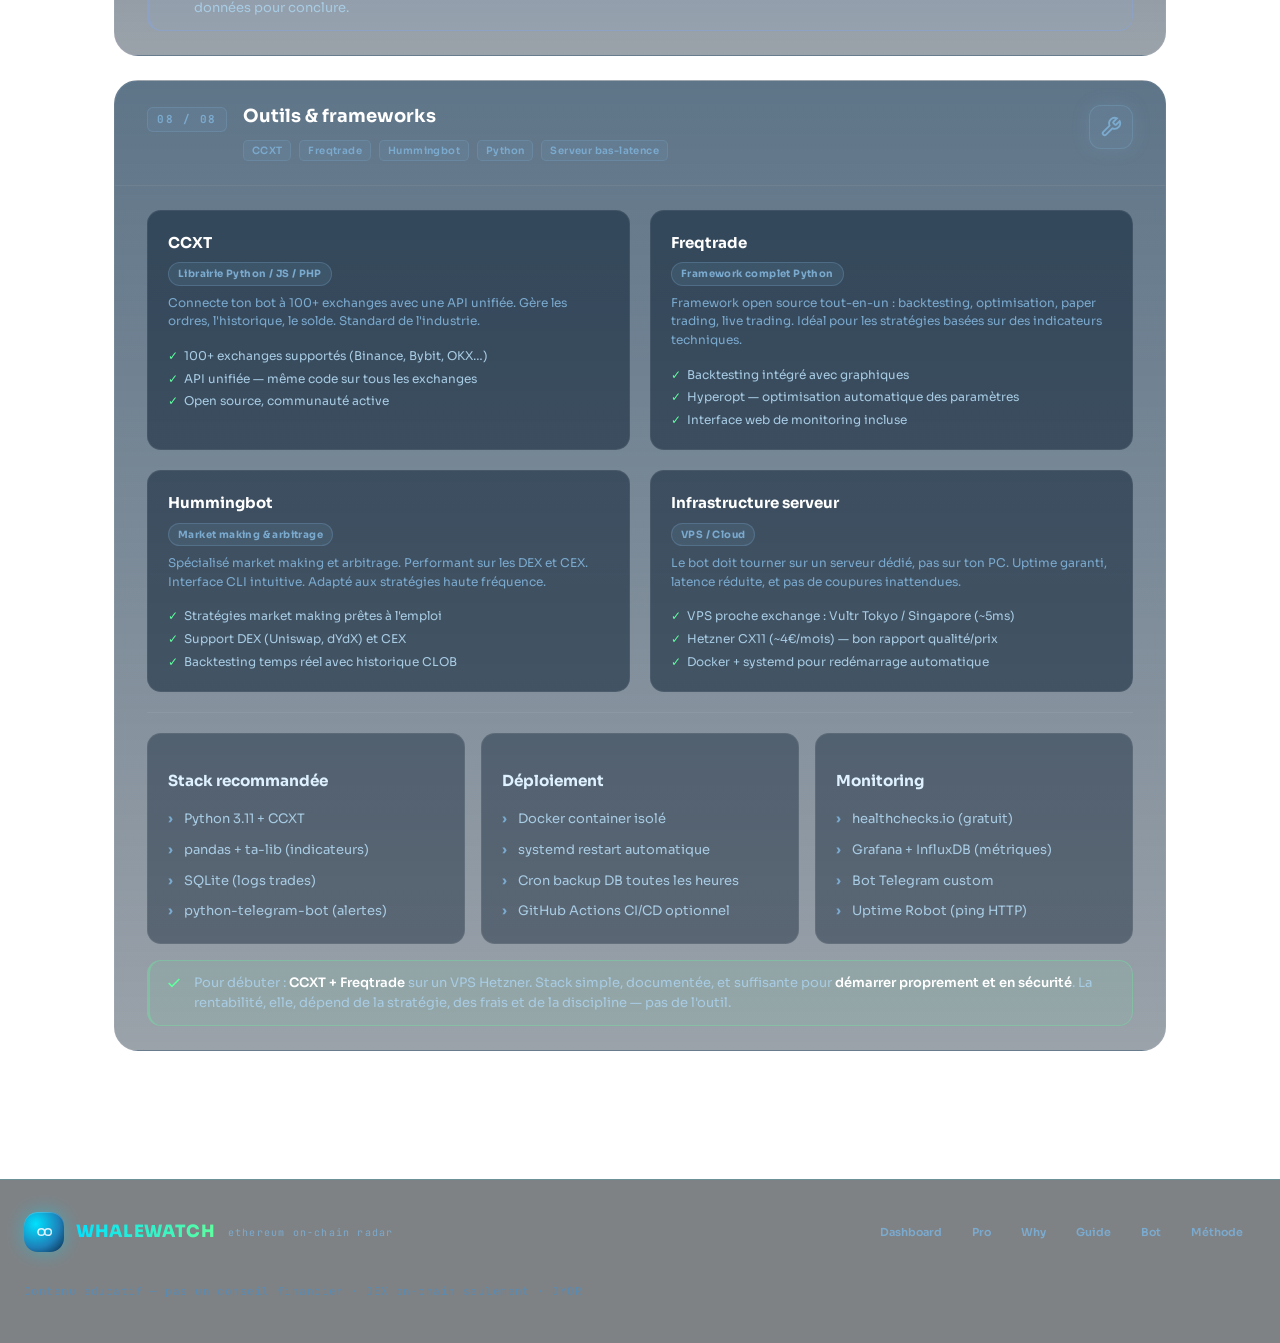
==== commit 7883aec1: "a11y+perf(P2): selects labellisés, hiérarchie h1→h2→h3, animations composited P2.9 — Select sans lab" ====
--- a/static/bot.html
+++ b/static/bot.html
@@ -203,10 +203,10 @@
       <div class="section-card-body">
         <div class="grid-2">
           <div class="info-card">
-            <h4>
+            <h3>
               <svg viewBox="0 0 24 24" fill="none" stroke="currentColor" stroke-width="2.5"><polyline points="20 6 9 17 4 12"/></svg>
               Permissions à accorder
-            </h4>
+            </h3>
             <ul>
               <li><strong style="color:var(--green)">Read</strong> — lecture du solde, positions, historique</li>
               <li><strong style="color:var(--green)">Trade</strong> — créer et annuler des ordres</li>
@@ -214,10 +214,10 @@
             </ul>
           </div>
           <div class="info-card" style="--c-accent: var(--c-mev); --c-accent-bg: rgba(255,107,135,.06); --c-accent-border: rgba(255,107,135,.22)">
-            <h4>
+            <h3>
               <svg viewBox="0 0 24 24" fill="none" stroke="currentColor" stroke-width="2.5"><line x1="18" y1="6" x2="6" y2="18"/><line x1="6" y1="6" x2="18" y2="18"/></svg>
               Permissions à ne JAMAIS accorder
-            </h4>
+            </h3>
             <ul>
               <li><strong style="color:var(--c-mev)">Withdraw</strong> — permet de vider le compte</li>
               <li><strong style="color:var(--c-mev)">Transfer</strong> — déplacement entre wallets</li>
@@ -292,10 +292,10 @@
         </div>
         <div class="grid-2 mt-5">
           <div class="info-card">
-            <h4>
+            <h3>
               <svg viewBox="0 0 24 24" fill="none" stroke="currentColor" stroke-width="2"><path d="M21 15v4a2 2 0 0 1-2 2H5a2 2 0 0 1-2-2v-4"/><polyline points="7 10 12 15 17 10"/><line x1="12" y1="15" x2="12" y2="3"/></svg>
               Sources de données
-            </h4>
+            </h3>
             <ul>
               <li>CCXT historique OHLCV (binance, bybit…)</li>
               <li>CryptoCompare API — gratuit jusqu'à 2000 points</li>
@@ -304,10 +304,10 @@
             </ul>
           </div>
           <div class="info-card">
-            <h4>
+            <h3>
               <svg viewBox="0 0 24 24" fill="none" stroke="currentColor" stroke-width="2"><circle cx="12" cy="12" r="10"/><path d="M2 12h20M12 2a15 15 0 0 1 0 20M12 2a15 15 0 0 0 0 20"/></svg>
               Méthode walk-forward
-            </h4>
+            </h3>
             <ul>
               <li>Train sur 70% des données (optimisation paramètres)</li>
               <li>Validate sur 15% (ajustement)</li>
@@ -358,15 +358,15 @@
       <div class="section-card-body">
         <div class="grid-3">
           <div class="info-card">
-            <h4>Stop-loss dur</h4>
+            <h3>Stop-loss dur</h3>
             <p>Ordre de vente automatique placé à l'ouverture de chaque position. Non négociable — jamais désactivé, jamais déplacé vers le bas « en espérant ».</p>
           </div>
           <div class="info-card">
-            <h4>Taille de position</h4>
+            <h3>Taille de position</h3>
             <p>Risque max par trade = 1–2% du capital. Calcul : <code class="mono" style="color:var(--c-sc)">taille = (capital × 0.01) / (prix_entrée - stop_loss)</code></p>
           </div>
           <div class="info-card">
-            <h4>Max drawdown journalier</h4>
+            <h3>Max drawdown journalier</h3>
             <p>Si le bot perd X% dans la journée, il s'arrête automatiquement jusqu'au lendemain. Évite les « death spirals » en cas de bug ou marché chaotique.</p>
           </div>
         </div>
@@ -476,7 +476,7 @@
       <div class="section-card-body">
         <div class="grid-2">
           <div class="info-card">
-            <h4>Quoi logger</h4>
+            <h3>Quoi logger</h3>
             <ul>
               <li>Chaque ordre passé (prix, taille, timestamp)</li>
               <li>Chaque signal généré (même non exécuté)</li>
@@ -486,7 +486,7 @@
             </ul>
           </div>
           <div class="info-card">
-            <h4>Alertes à configurer</h4>
+            <h3>Alertes à configurer</h3>
             <ul>
               <li>Trade exécuté → notification immédiate</li>
               <li>Drawdown &gt; 5% → alerte warning</li>
@@ -617,7 +617,7 @@
         <div class="section-divider"></div>
         <div class="grid-3">
           <div class="info-card">
-            <h4>Stack recommandée</h4>
+            <h3>Stack recommandée</h3>
             <ul>
               <li>Python 3.11 + CCXT</li>
               <li>pandas + ta-lib (indicateurs)</li>
@@ -626,7 +626,7 @@
             </ul>
           </div>
           <div class="info-card">
-            <h4>Déploiement</h4>
+            <h3>Déploiement</h3>
             <ul>
               <li>Docker container isolé</li>
               <li>systemd restart automatique</li>
@@ -635,7 +635,7 @@
             </ul>
           </div>
           <div class="info-card">
-            <h4>Monitoring</h4>
+            <h3>Monitoring</h3>
             <ul>
               <li>healthchecks.io (gratuit)</li>
               <li>Grafana + InfluxDB (métriques)</li>
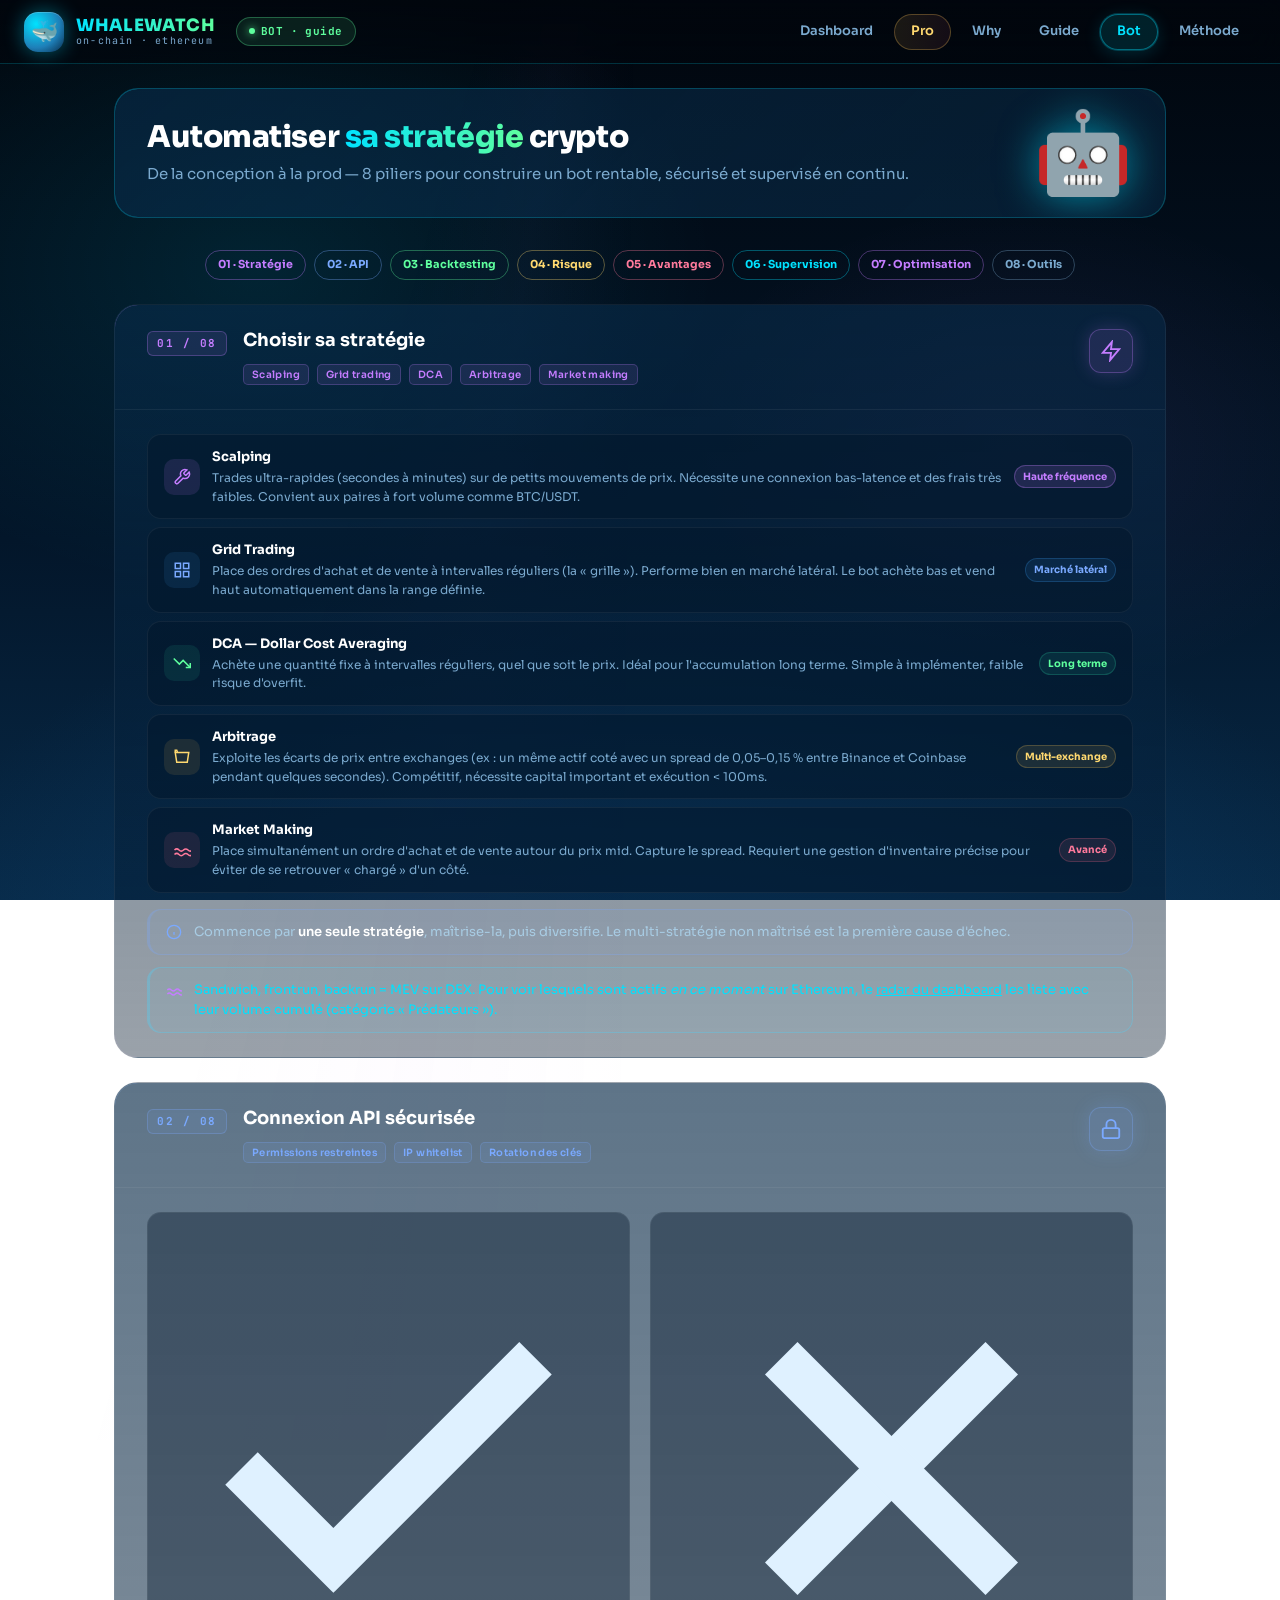
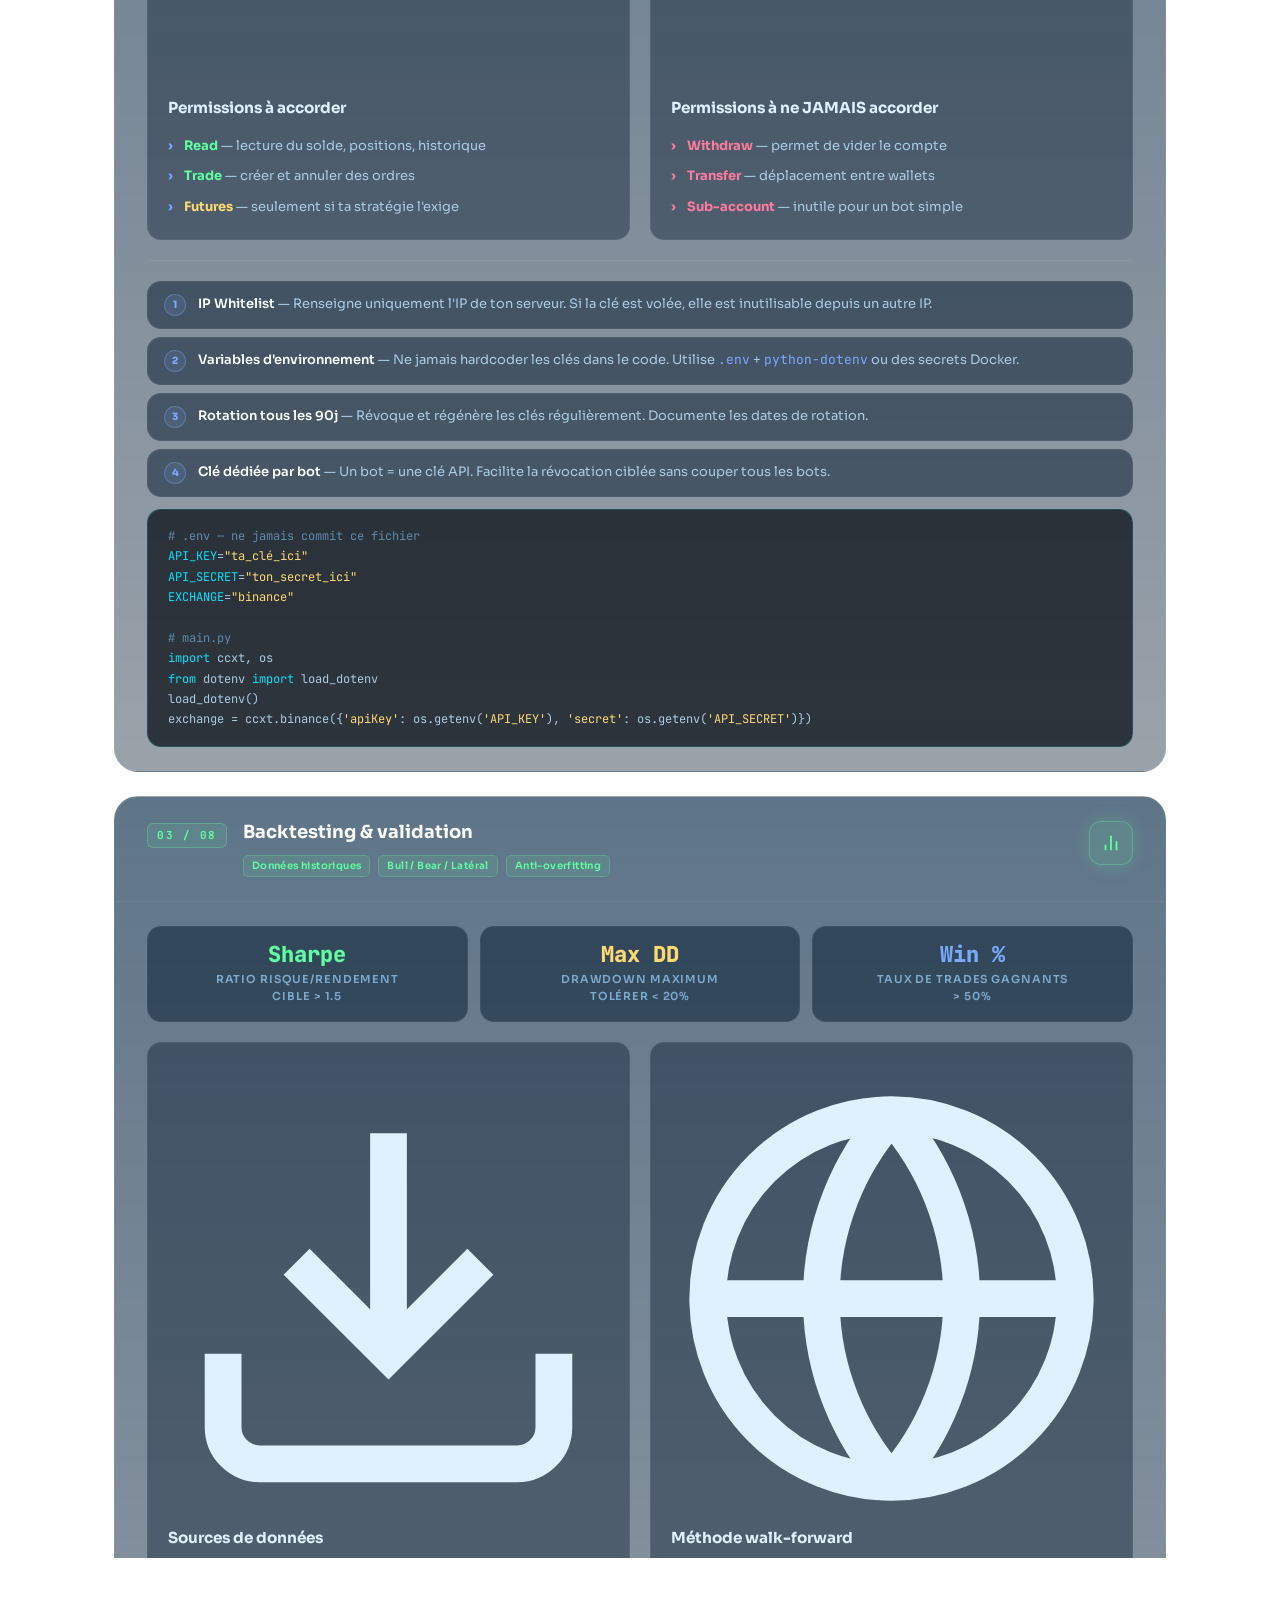
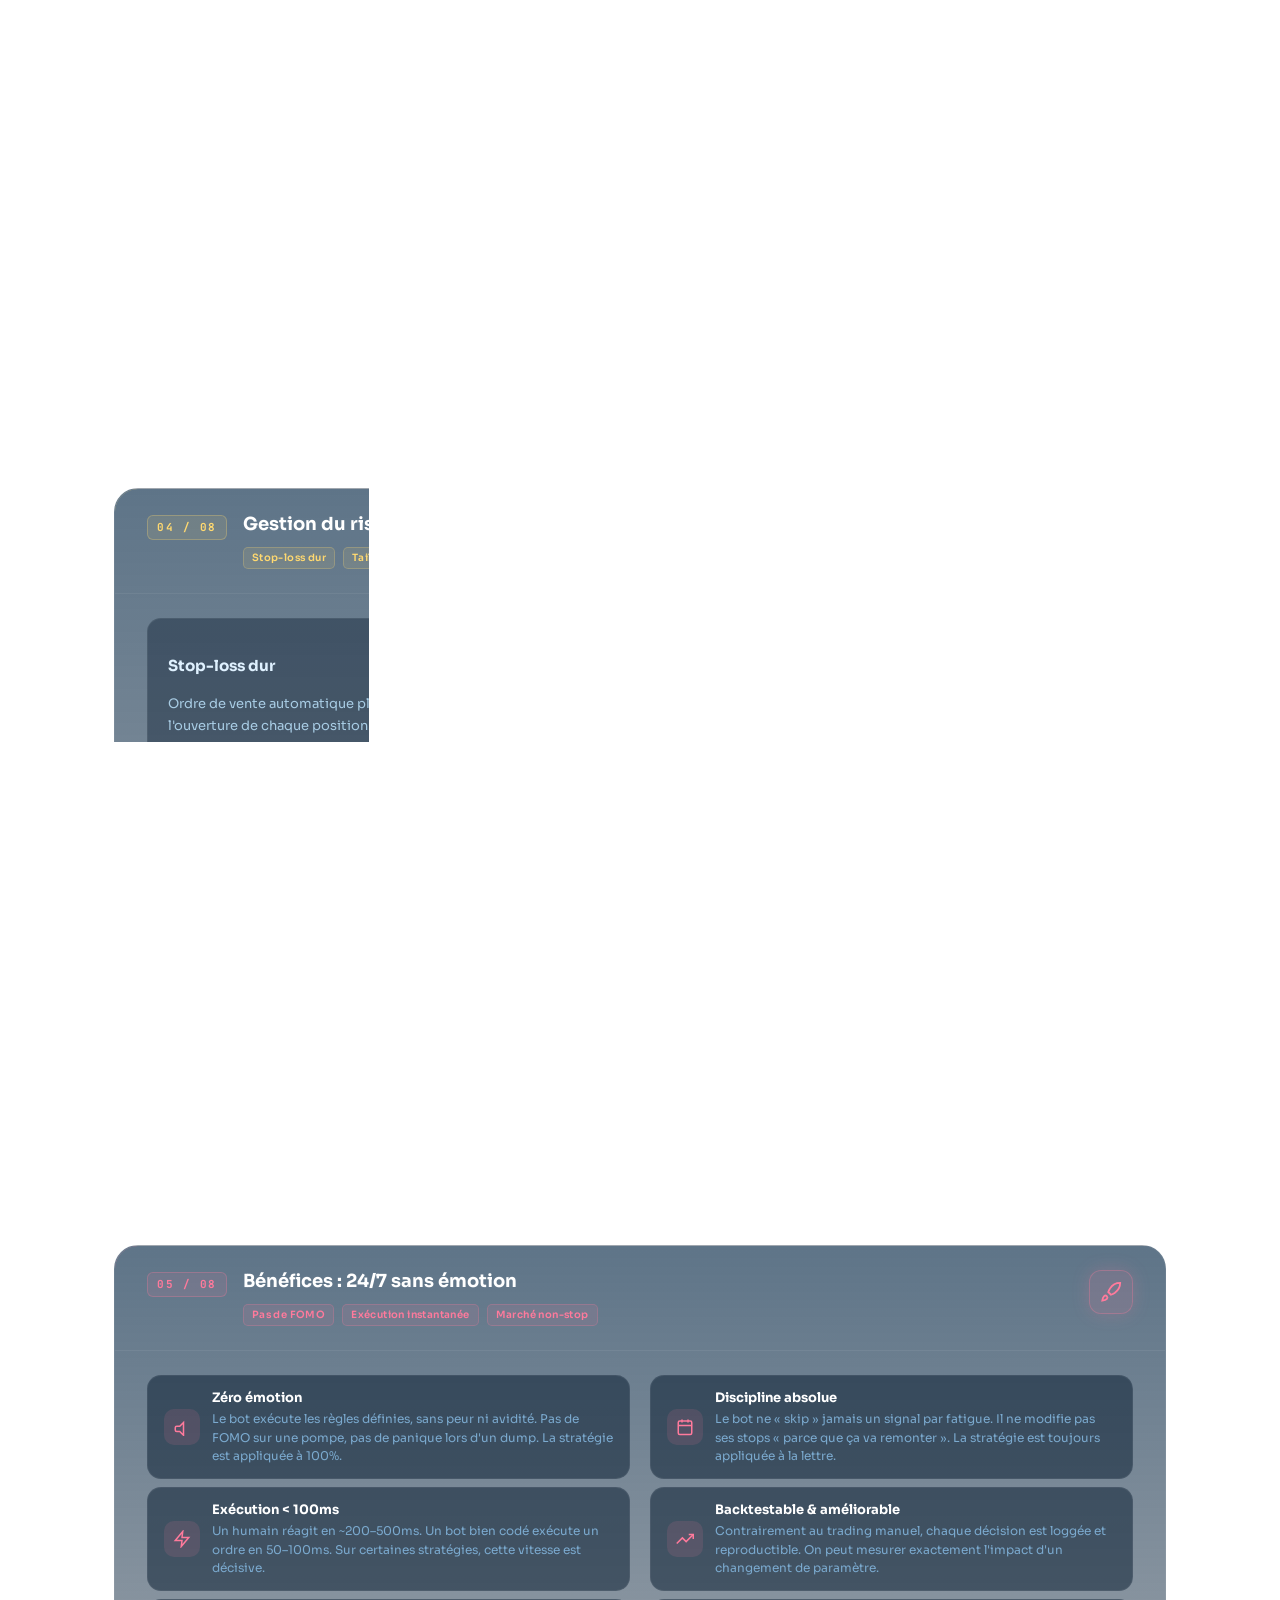
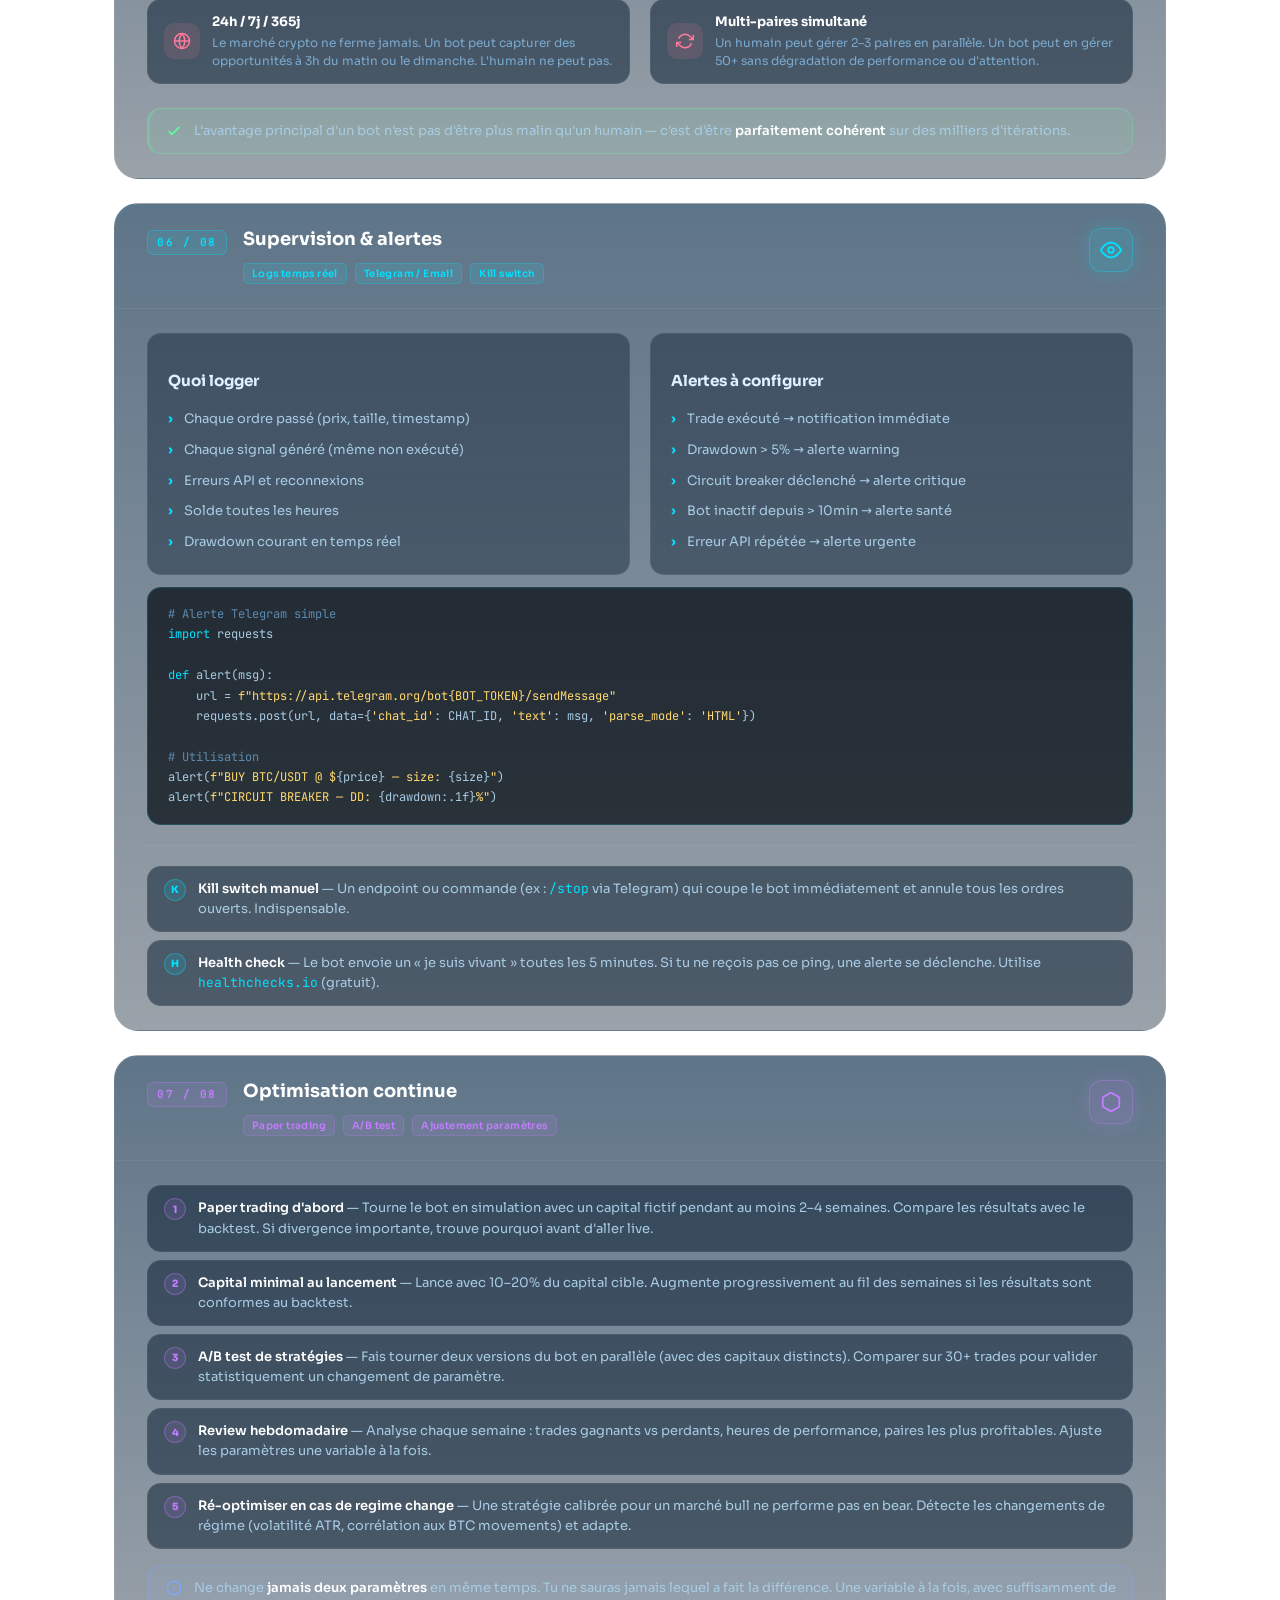
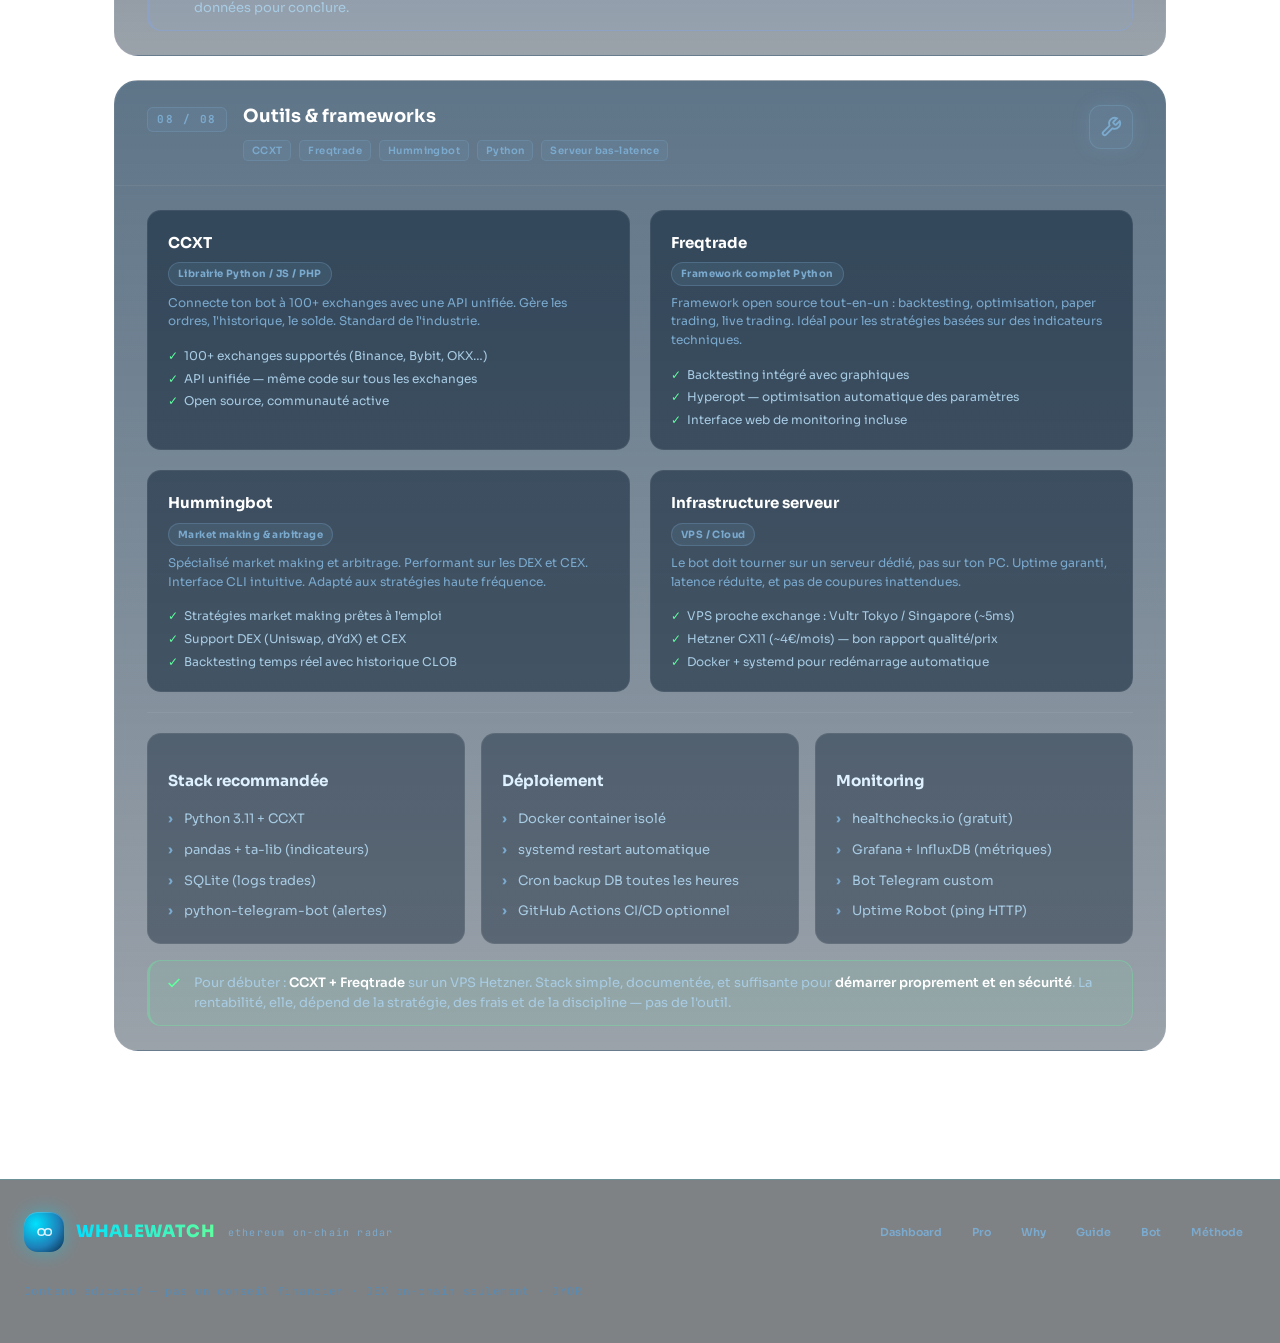
==== commit 84bfc533: "refactor(pro-nav): retire /pro/live, Cockpit devient le landing Pro L'onglet Live faisait doublon av" ====
--- a/static/bot.html
+++ b/static/bot.html
@@ -55,7 +55,7 @@
     <span class="live-chip">BOT · guide</span>
     <nav class="nav" style="margin-left:auto" aria-label="Navigation principale">
       <a href="/"            class="nav-link">Dashboard</a>
-      <a href="/pro/live"    class="nav-link nav-link--pro">Pro</a>
+      <a href="/pro/cockpit"    class="nav-link nav-link--pro">Pro</a>
       <a href="/why"         class="nav-link">Why</a>
       <a href="/guide"       class="nav-link">Guide</a>
       <a href="/bot"         class="nav-link is-active">Bot</a>
@@ -670,7 +670,7 @@
     </a>
     <nav class="nav">
       <a href="/"            class="nav-link">Dashboard</a>
-      <a href="/pro/live"    class="nav-link">Pro</a>
+      <a href="/pro/cockpit"    class="nav-link">Pro</a>
       <a href="/why"         class="nav-link">Why</a>
       <a href="/guide"       class="nav-link">Guide</a>
       <a href="/bot"         class="nav-link">Bot</a>
